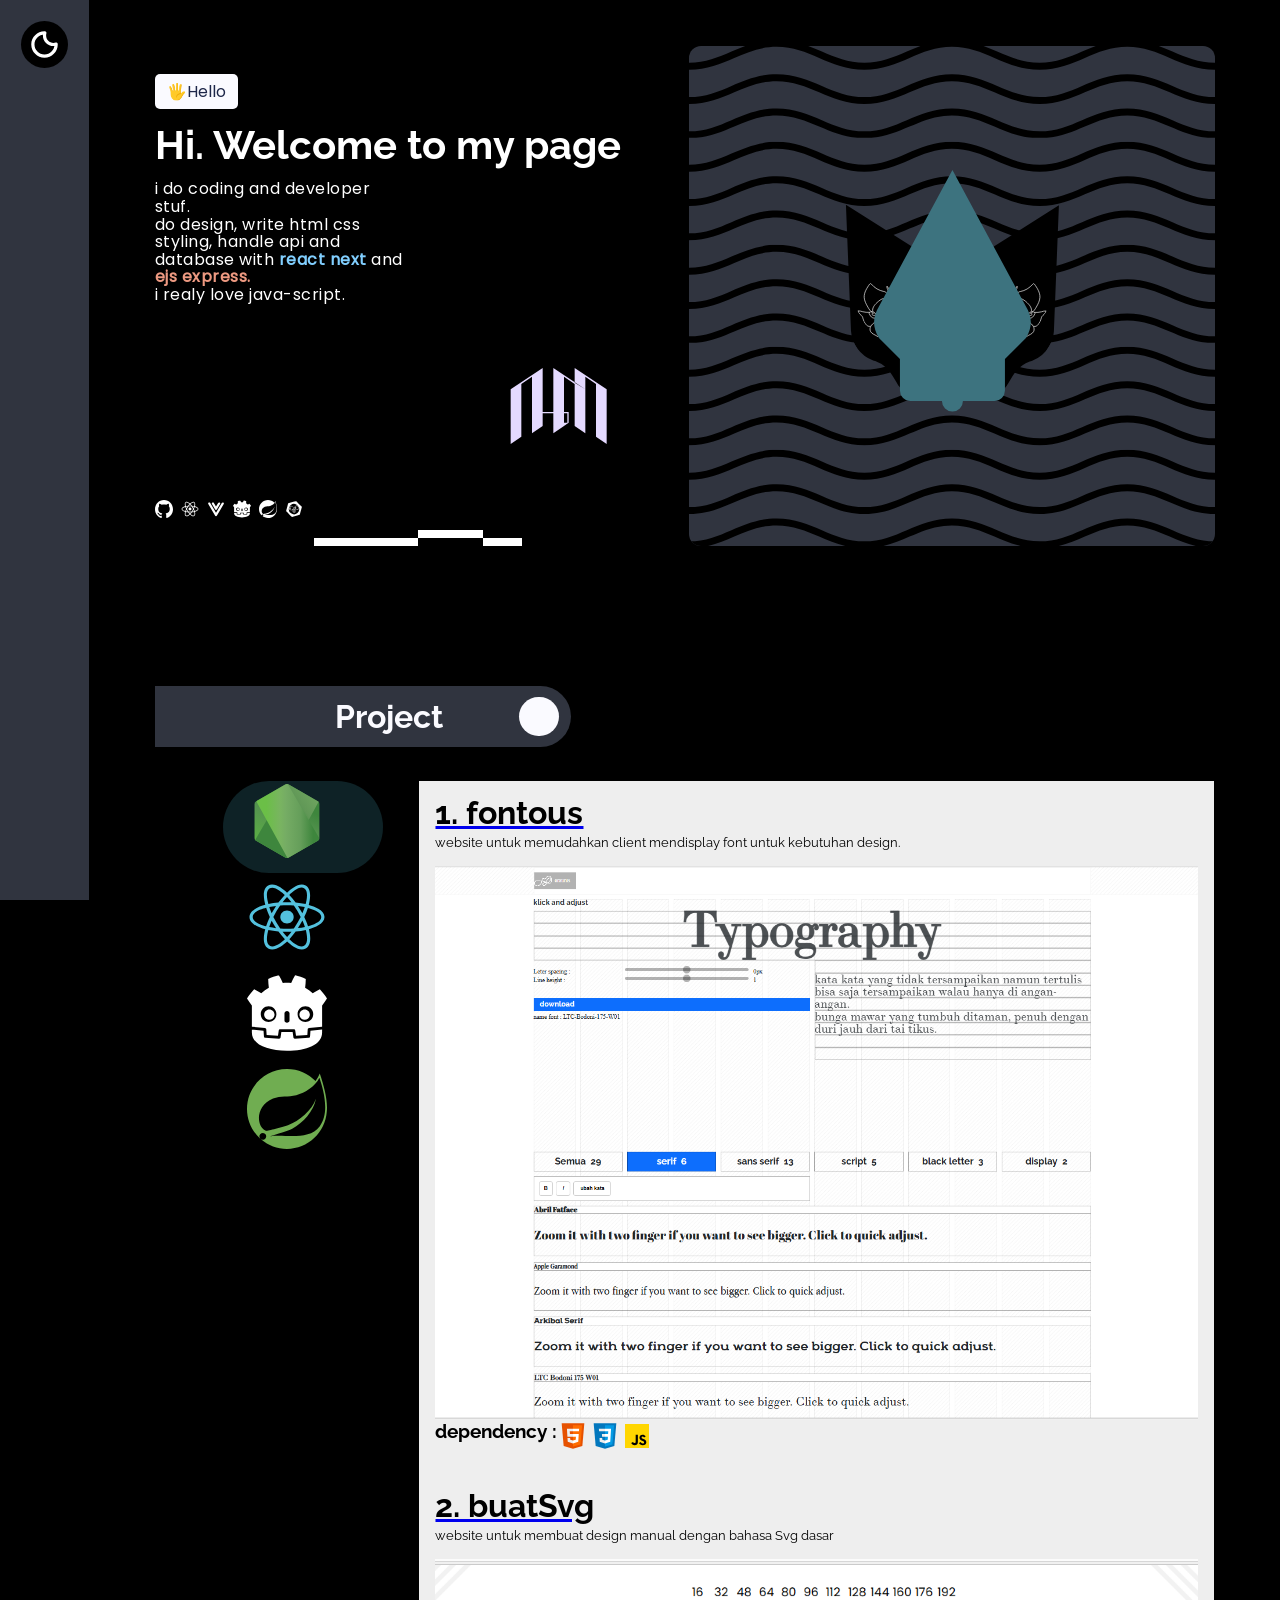
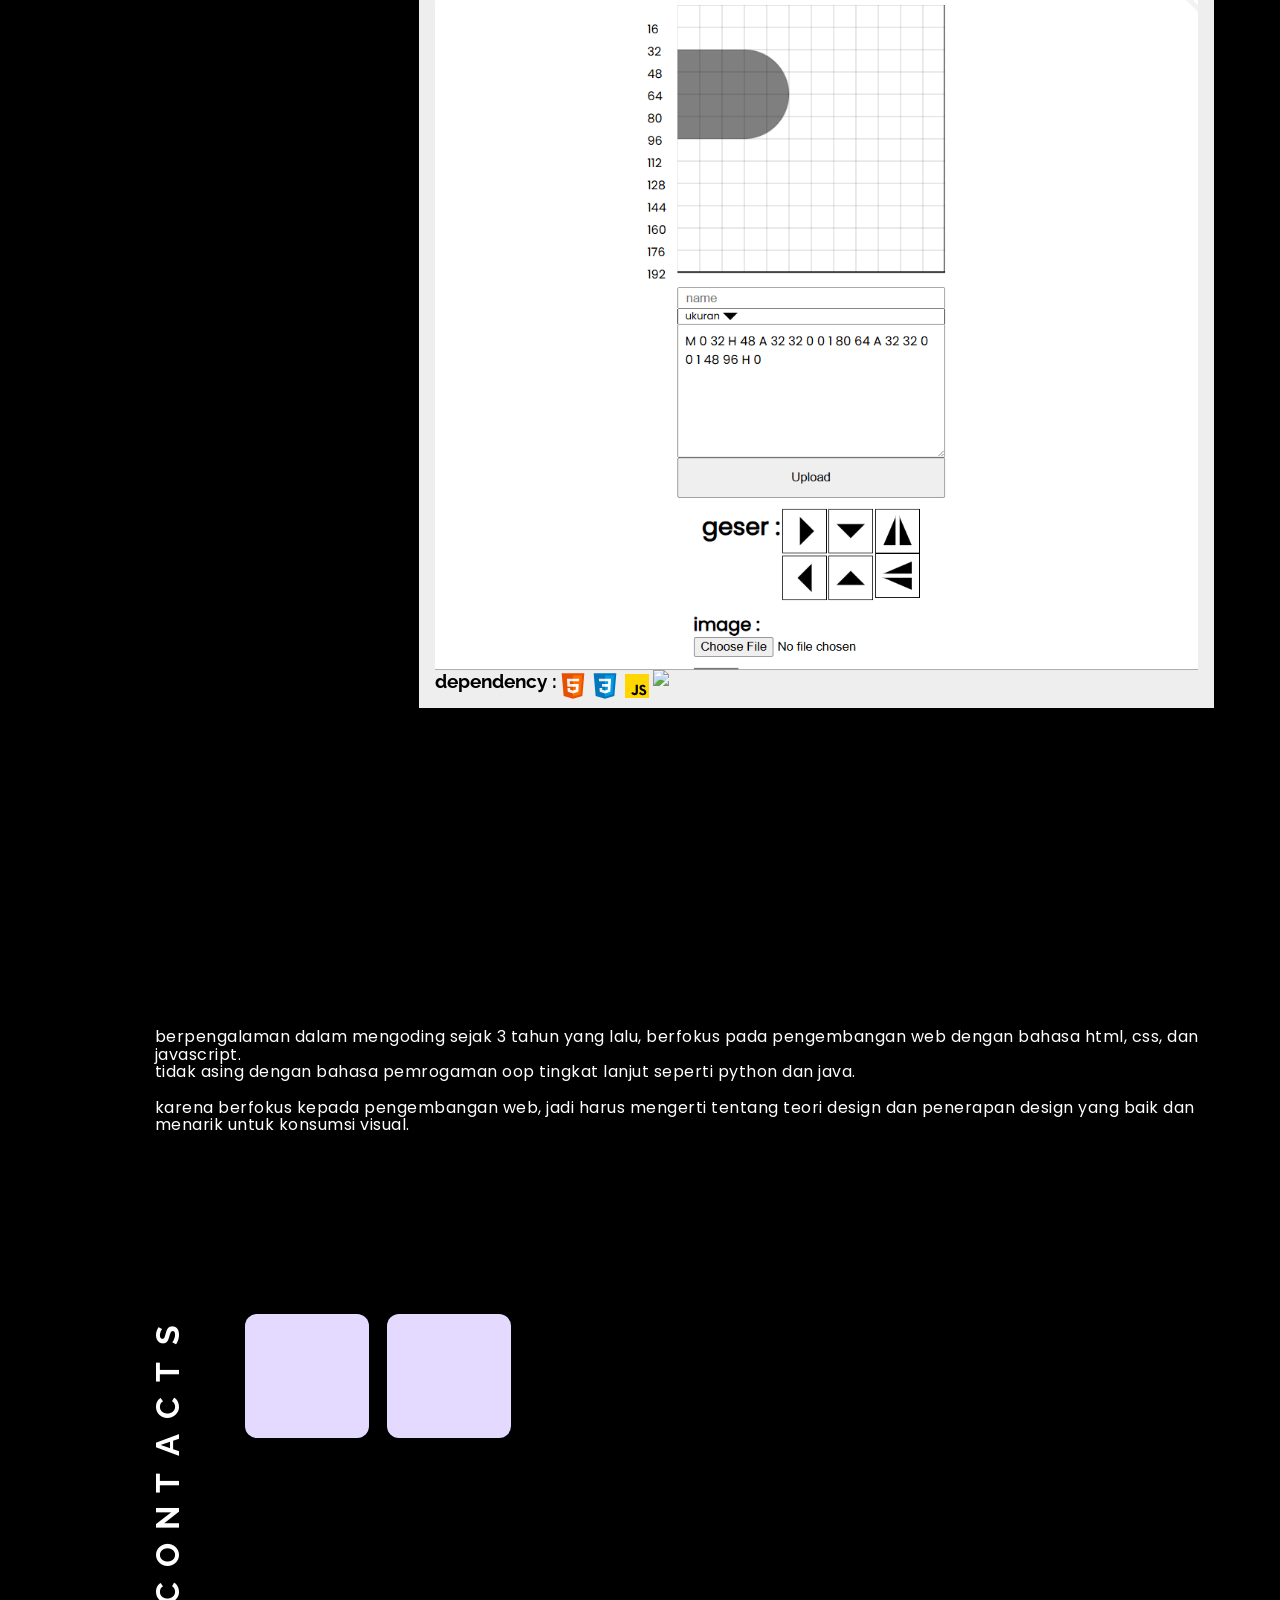
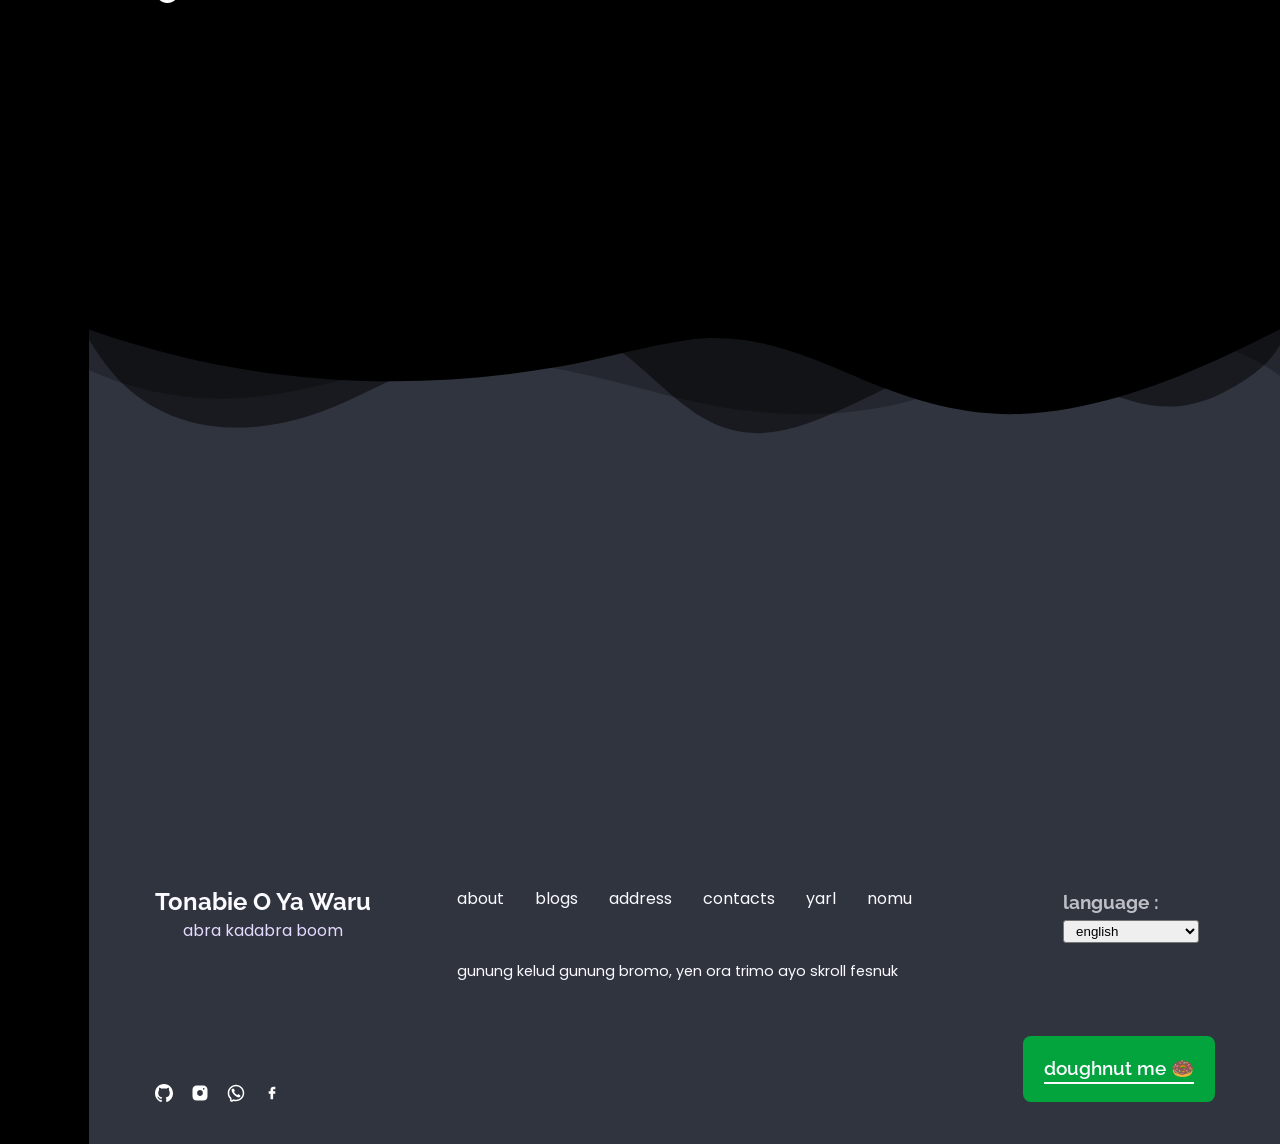
==== index.html @ 545ad9d0 "first commit" ====
<!DOCTYPE html>
<html lang="en">
<head>
    <meta charset="UTF-8">
    <meta name="viewport" content="width=device-width, initial-scale=1.0">
    <title>hi and welcome</title>
    <link rel="stylesheet" href="wrapper.css">

    <style>
        :root {
            --terang: #fff;
            --gelap: #000;
            /* 30343f,fafaff,e4d9ff,273469,1e2749 */

            --warna1:#30343f;
            --warna2:#fafaff;
            --warna3:#e4d9ff;
            --warna4:#273469;
            --warna5:#1e2749;

            --lebarMenu: 89px;

            /* 07161b,3d737f,cec7bf */
            --trico1: #07161b;
            --trico2: #3d737f;
            --trico3: #cec7bf;
        }

        * {
            padding: 0;
            margin: 0;
            box-sizing: border-box;
        }
        @font-face {
            font-family: enak;
            src: url(source/font/Raleway-VariableFont_wght.ttf);
        }
        @font-face {
            font-family: poppins;
            src: url(source/font/Poppins-Regular.ttf);
        }

        body {
            background-color: var(--terang);
            transition: background-color .3s ease-in;
        }

        .container {
            color: var(--gelap);

            min-height: 100vh;
            width: calc(100% - var(--lebarMenu));

            display: flex;
            flex-direction: column;

            font-family: enak;

            transform: translateX(var(--lebarMenu));
        }
        /* .container .introOne:nth-child(1n) {
            padding-right: calc(var(--lebarMenu) / 2);
        } */
        .container .header {
            height: 34px;
            padding: 5px;
            width: 100%;

            margin-bottom: 12px;
        }
        .wrapper {
            min-height: 100px;

            width: 89%;
            max-width: calc(1440px - var(--lebarMenu));

            display: flex;
            justify-content: center;
            align-items: center;
        }

        .container .introOne {
            min-height: 500px;
            width: 100%;

            display: flex;
            justify-content: center;
            align-items: center;
            .wrapper {
                height: 500px;
                gap: 8px;
                .kiri {
                    display: flex;
                    flex-direction: column;
                    justify-content: center;

                    height: 100%;

                    gap: 12px;

                    position: relative;

                    flex: 1;
                    .hello {
                        padding: 5px 12px;
                        width: max-content;
                        border-radius: 5px;

                        font-family: poppins;

                        color: var(--warna5);

                        cursor: pointer;
                        background-color: var(--warna2);

                        transition: scale .2s cubic-bezier(0.165, 0.84, 0.44, 1), background-color .2s ease-in-out;
                    }
                    .hello:hover {
                        scale: 1.1;
                        background-color: var(--warna3);
                    }
                    .hello:active {
                        scale: 1;
                        opacity: .7;
                    }

                    h1 {
                        font-size: 2.5rem;
                    }
                    .subJudul {
                        font-family: poppins;
                        font-weight: 100;
                        line-height: 1.1;
                        letter-spacing: .5px;
                        width: 48%;
                    }
                    .ha {
                        width: 90%;
                        display: flex;
                        align-items: end;
                        flex-direction: column;
                        svg {
                            height: 8rem;
                        }
                    }
                    .socialMedia {
                        display: flex;
                        margin-top: 12px;
                        gap: 8px;

                        .iconIni {
                            height: 18px;
                            aspect-ratio: 1;
                            svg {
                                height: 100%;
                                width: 100%;
                                fill: var(--gelap);
                            }
                        }
                    }
                    .pernik {
                        margin-top: 42px;
                        position: absolute;
                        bottom: 0;
                        left: 50%;
                        transform: translateX(-50%);
                        display: grid;

                        height: 1rem;
                        width: 13rem;

                        grid-template-columns: 8fr 5fr 3fr;

                        .kotak {
                            height: 100%;
                            width: 100%;
                            background-color: var(--gelap);
                            transition: background-color .3s ease-in;
                        }
                        .kosong {
                            background-color: var(--terang);
                            transition: background-color .3s ease-in;
                        }
                    }
                    .pernik:hover {
                        .kotak {
                            background-color: var(--terang);
                        }
                        .kosong {
                            background-color: var(--gelap);
                        }
                    }
                }
                .kanan {
                    flex: 1;
                    height: 100%;
                    background-color: var(--warna1);
                    border-radius: 12px;

                    overflow: hidden;

                    position: relative;

                    .background1 {
                        position: absolute;
                        top: 50%;
                        left: 50%;
                        transform: translateX(-50%) translateY(-50%);

                        width: 109%;

                        animation-name: ombak;
                        animation-duration: 8s;
                        animation-timing-function: cubic-bezier(0.075, 0.82, 0.165, 1);
                        animation-iteration-count: infinite;


                        svg {
                            fill: var(--terang);
                            transition: fill .3s ease-in;
                        }
                    }


                    .ggunung {
                        height: 42%;
                        min-width: 28%;

                        position: absolute;
                        left: 50%;
                        top: 50%;

                        display: flex;
                        justify-content: center;
                        align-items: center;
        
                        z-index: 9;
                        transition: 
                        transform .3s ease-in;
                        
                        transform: translateX(calc(-50%)) translateY(calc(-50%));
                        .gunung1 {
                            position: absolute;
                            height: 100%;
                            fill: var(--terang);
                            transition: 
                            transform .3s ease-in,
                            fill .3s ease-in;
                        }
                        .isi {
                            position: absolute;
                            top: 38%;
                            width: 58%;
                            transition: transform .3s ease-in;
                            img {
                                width: 100%;
                            }
                        }
                    }
                    .gunungan {
                        z-index: 10;
                        cursor: pointer;

                        transform: translateX(-50%) translateY(-50%) scale(1.2, 1.2);
                        .gunung1 {
                            fill: var(--trico2);
                        }
                    }


                    .gunungan:hover {
                        transform: translateX(-50%) translateY(-45%);
                        .gunung1 {
                            transform: scale(-1.6, 1.6);
                        }
                        .isi {
                            transform: scale(-1.6, 1.6) translateY(12px);
                        }
                    }
                    .gunungan:active {
                        .gunung1 {
                            transform: scale(-1.5, 1.5);
                        }
                        .isi {
                            transform: scale(-1.5, 1.5);
                        }
                    }
                    .gunungan2 {
                        transform: translateX(calc(-50% + 54px)) translateY(calc(-50%)) rotate(30deg);
                        transition: transform .3s cubic-bezier(0.165, 0.84, 0.44, 1);
                        .isi {
                            transform: scale(-1, 1);
                        }
                    }
                    .gunungan2:nth-child(3){
                        transform: translateX(calc(-50% - 54px)) translateY(calc(-50%)) rotate(-30deg);
                        transition: transform .3s cubic-bezier(0.165, 0.84, 0.44, 1);
                        .isi {
                            transform: scale(1, 1);
                        }
                    }

                    .kasih {
                        transform: translateX(calc(-50% - 162px)) translateY(calc(-50%)) rotate(-30deg)  scale(-1, 1) !important;
                    }
                    .kasih2 {
                        /* animation-name: putar2;
                        animation-duration: 2s;
                        animation-timing-function: cubic-bezier(0.165, 0.84, 0.44, 1);
                        animation-iteration-count: 1;
                        animation-fill-mode: forwards; */
                        transform: translateX(calc(-50% + 162px)) translateY(calc(-50%)) rotate(30deg)  scale(-1, 1) !important;
                    }
                }
            }
        }
    </style>
    <!-- keyframes -->
    <style>
        @keyframes shimmer {
        0% {
            background-position: -200% 0;
        }
        100% {
            background-position: 200% 0;
        }
        }
        @keyframes putar {
            0% {
                transform: translateX(calc(-50% + 54px)) translateY(calc(-50%)) rotate(30deg) scale(-1, 1);
            }
            /* 25% {
                transform: translateX(calc(-50% + 54px - 52px)) translateY(calc(-50%)) rotate(calc(30deg - 15deg));
            } */
            50% {
                transform: translateX(calc(-50% + 54px - 104px)) translateY(calc(-50%)) rotate(calc(30deg - 30deg)) scale(-1, 1);
            }
            75% {
                transform: translateX(calc(-50% + 54px - 156px)) translateY(calc(-50%)) rotate(calc(30deg - 45deg));
            }
            100% {
                transform: translateX(calc(-50% - 162px)) translateY(calc(-50%)) rotate(-30deg)  scale(1, 1);
            }
        }
        @keyframes putar2 {
            0% {
                transform: translateX(calc(-50% - 54px)) translateY(calc(-50%)) rotate(-30deg) scale(-1, 1);
            }
            /* 25% {
                transform: translateX(calc(-50% - 54px + 52px)) translateY(calc(-50%)) rotate(calc(-30deg + 15deg));
            } */
            50% {
                transform: translateX(calc(-50% - 54px + 104px)) translateY(calc(-50%)) rotate(calc(-30deg + 30deg)) scale(-1, 1);
            }
            75% {
                transform: translateX(calc(-50% - 54px + 156px)) translateY(calc(-50%)) rotate(calc(-30deg + 45deg));
            }
            100% {
                transform: translateX(calc(-50% + 162px)) translateY(calc(-50%)) rotate(30deg)  scale(1, 1);
            }
        }
        @keyframes kedip {
            0% {
                height: 100%;
            }
            10% {
                height: 100%;
            }
            40% {
                height: 100%;
            }
            50% {
                height: 0%;
            }
            60%{
                height: 100%;
            }
            100% {
                height: 100%;
            }
        }
        @keyframes ombak {
            0% {
                transform: translateX(calc(-50%)) translateY(calc(-50%));
            }
            16.2% {
                transform: translateX(calc(-50% + 6px)) translateY(calc(-50% + 6px));
            }
            32.4% {
                transform: translateX(calc(-50% + 10px)) translateY(calc(-50%));
            }
            48.6% {
                transform: translateX(calc(-50% + 6px)) translateY(calc(-50% - 6px));
            }
            64.8% {
                transform: translateX(calc(-50% - 6px)) translateY(calc(-50% + 6px));
            }
            81% {
                transform: translateX(calc(-50% - 10px)) translateY(calc(-50%));
            }
            100% {
                transform: translateX(calc(-50% - 6px)) translateY(calc(-50% - 6px));
            }
        }
    </style>
    <style>
        .popUp {
            position: fixed;
            top: 0;
            left: 0;

            width: 100%;
            height: 100vh;

            display: none;

            justify-content: center;
            align-items: center;

            background-color: #00000079;
            cursor: pointer;

            z-index: 2;
            .kotak {
                cursor:default;
                height: 130px;
                width: 370px;
                background-color: var(--warna3);
                border-radius: 8px;

                display: flex;
                justify-content: center;
                align-items: center;

                h1 {
                    font-family: enak;
                    font-size: 3rem;
                    color: var(--warna4);
                }
            }
        }
        .menu {
            height: 100vh;
            width: var(--lebarMenu);
            z-index: 3;

            position: fixed;
            left: 0;
            top: 0;

            background-color: var(--warna1);
            padding: 21px;

            display: flex;
            flex-direction: column;


            .darkmode {
                width: 100%;
                aspect-ratio: 1;
                background-color: var(--terang);
                border-radius: 50%;

                flex-direction: row;
                display: flex;
                justify-content: center;
                align-items: center;
                overflow: hidden;

                padding: 8px;
                cursor: pointer;
                rotate: 0deg;

                img {
                    width: 100%;
                    height: 100%;
                    position: absolute;
                    padding: 8px;

                    transition: 
                    transform .3s ease-in, padding .3s ease-in, 
                    rotate .3s cubic-bezier(0.215, 0.610, 0.355, 1);
                }
                .ligh {
                    transform: translateX(0);
                }
                .dark {
                    transform: translateX(100%);
                }
            }
        }
        .menu .darkmode:hover img{
            padding: 3px;
            rotate: 90deg;
        }
        .menu .darkmode:active img{
            padding: 8px;
            opacity: .7;
            rotate: 180deg;
        }
    </style>
    <style>
        .dragToProject {
            height: 128px;
            width: 100%;

            margin-top: 12px;
        }
        .projectIni {
            width: 100%;
            height: max-content;

            display: flex;
            align-items: center;
            justify-content: center;
            .wrapper {
                align-items: start;
                justify-content: start;
                flex-direction: column;
                height: max-content;

                gap: 34px;

                .judul {
                    display: flex;
                    height: max-content;

                    h1 {
                        width: 100%;
                        background-color: var(--warna1);
                        color: var(--warna2);
                        padding: 12px 28px 12px 180px;
                    }
                    .pencetan {
                        width: 100px;
                        background-color: var(--warna1);
                        border-radius: 0 130px 130px 0;

                        display: flex;
                        align-items: center;
                        justify-content: end;
                        padding-right: 12px;
                        .lingkaran {
                            height: 64%;
                            aspect-ratio: 1;
                            background-color: var(--warna2);
                            border-radius: 100%;
                            
                            cursor: pointer;
                            
                            transition: 
                                border .1s,
                                background-color .3s,
                                scale .2s;
                        }
                        .lingkaran:hover {
                            border: solid var(--warna2) 20px;
                            background-color: var(--warna1);
                            border-style:double;
                        }
                        .lingkaran:active {
                            scale: 1.2;
                        }
                    }
                }
                .isian {
                    width: 100%;

                    display: grid;
                    grid-template-columns: 1fr 3fr;

                    margin-bottom: 320px;

                    .kirie {
                        /* background-color: var(--gelap); */
                        min-height: 120px;
                        height: max-content;
                        display: flex;
                        flex-direction: column;
                        align-items: center;
                        gap:1rem;

                        .tombolan {
                            width: 5rem;
                            height: 5rem;
                            aspect-ratio: 1;
                            position: relative;

                            svg {
                                cursor: pointer;
                                width: 100%;
                                height: 100%;
                                transition: transform .2s ease;
                            }
                            
                            .tebal {
                                position: absolute;
                                left: -30%;
                                border-radius: 100px;

                                z-index: -1;
                                opacity: 0;

                                height: 115%;
                                width: 200%;
                                background-color: var(--trico2);
                                transition: 
                                    transform .4s ease,
                                    width .5s ease,
                                    opacity .6s ease
                                ;
                                transform: translateX(-100%);
                            }
                            .tombolIni {
                                position: absolute;
                                left: -30%;
                                border-radius: 100px;
                                z-index: -1;
                                height: 115%;
                                width: 200%;
                                background-color: color-mix(in oklab, var(--terang) 55%, var(--trico2) 45%);
                                opacity: 0;
                                transition: transform .3s ease, opacity .3s ease;
                                transform: translateX(-100%);
                            }
                            .pilihIni {
                                transform: translateX(0);
                                opacity: 1;
                            }
                            
                            .move-center {
                                transform: translateX(-10%);
                                opacity: .5;
                                width: 180%;
                            }
                            .move-right {
                                transform: translateX(100%);
                                opacity: 0;

                            }
                            .no-transition {
                                transition:none;
                            }
                        }
                        .tombolan:hover {
                            svg {
                                transform: translateX(12px);
                            }
                        }
                    }
                    .kanane {
                        display: grid;
                        .wadah {
                            padding: 1rem;
                            width: 100%;
                            min-height: 100%;
                            background-color: color-mix(in oklab, var(--gelap) 95%, var(--terang) 5%);
                            display: flex;
                            flex-direction: column;
                            gap: 3rem;

                            .pro {
                                background-color: var(--terang);
                            }
                            .loadingIni {
                                display: none;
                                color: black;
                            }
                        }
                        .loading {
                            background-color: #e2e5e7;
                            background-image: linear-gradient(
                                90deg,
                                rgba(255, 255, 255, 0) 0,
                                rgba(255, 255, 255, 0.2) 20%,
                                rgba(255, 255, 255, 0.5) 60%,
                                rgba(255, 255, 255, 0)
                            );
                            background-size: 200% 100%;
                            background-repeat: no-repeat;
                            animation: shimmer 1.5s infinite;
                            border-radius: 4px;
                            .loadingIni {
                                display: block;
                            }
                        }
                    }

                }
            }
        }
    </style>

    <style>
        .penjelasan {
            width: 100%;
            height: max-content;

            display: flex;
            align-items: center;
            justify-content: center;

            font-family: poppins;
            font-weight: 100;
            line-height: 1.1;
            letter-spacing: .5px;

            .wrapper {
                align-items: start;
                display: flex;
                flex-direction: column;
                gap: 1rem;
                .paragraph {

                }

            }
        }
    </style>

    <!-- contact me -->
    <style>
        .contactMe {
            margin-top: 180px;
            width: 100%;
            height: max-content;

            display: flex;
            align-items: center;
            justify-content: center;
            .wrapper {
                align-items: start;
                justify-content: start;
                flex-direction: row;
                height: max-content;

                gap: 34px;
                .tulisan {
                    display: flex;
                    flex-direction: column-reverse;
                    margin-right: 32px;
                    h1 {
                        rotate: -90deg;
                    }
                }
                .gambaran {
                    display: flex;
                    gap: 18px;
                    .gambar {
                        .kotak {
                            height: 124px;
                            border-radius: 12px;
                            aspect-ratio: 1;
                            background-color: var(--warna3);
                            position: relative;
                        }
                        .kotak::before {
                            content: '';
                            height: 100%;
                            width: 100%;
                            position: absolute;
                            top: 50%;
                            left: 50%;
                            transform: translateX(-50%) translateY(-50%);
                            border-radius: 12px;
                            /* padding: 3px; */
                            background-color: var(--warna3);

                            
                            filter: blur(1.5rem);
                            opacity: 0;

                            z-index: -1;
                            
                            transition: opacity .3s ;
                        }
                        .coba {
                            border: 0;
                        }
                    }
                    .gambar:hover {
                        .kotak::before {
                            opacity: 1;
                        }
                    }
                }
            }
        }
    </style>

    <!-- footer -->
    <style>
        footer {
            width: 100%;
            position: relative;
            min-height: 20vh;
            height: 820px;
            margin-top: 314px;
            /* overflow: hidden; */
            background-color: var(--warna1);

            display: flex;
            justify-content: center;
            align-items: end;

            .background2 {
                position: absolute;
                left: 0;
                top: 0;
                height: 100px;
                width: 100%;
                
                .shape-fill {
                    fill: var(--terang);
                    transition: fill .3s ease-in;
                }
            }
            .wrapper {
                color: var(--warna2);
                display: flex;
                flex-direction: row;

                height: 300px;

                z-index: 1;

                .kiri {
                    flex: 1;
                    align-items: start;
                    height: 100%;

                    display: flex;
                    flex-direction: column;
                    justify-content: space-between;
                    padding: 42px 0;

                    gap: 34px;

                    .judul {
                        width: max-content;
                        display: flex;
                        align-items: center;
                        flex-direction: column;

                        h2 {
                            line-height: 2rem;
                        }
                        p {
                            color: var(--warna3);
                            font-family: poppins;
                        }
                    }
                    .socialMedia {
                        display: flex;
                        gap: 18px;
                        width: 100%;
                        .iconIni {
                            height: 18px;
                            aspect-ratio: 1;
                            svg {
                                height: 100%;
                                width: 100%;
                                fill: var(--gelap);
                            }
                        }
                    }
                }
                .tengah {
                    flex: 1.5;
                    display: flex;
                    flex-direction: column;
                    gap: 18px;

                    font-family: poppins;
                    justify-content: space-between;
                    padding: 42px 0;

                    height: 100%;

                    .judul {
                        display: flex;
                        justify-content: space-between;
                        align-items: start;

                        h4 {
                            cursor: pointer;

                            font-weight: 500;
                            transition: opacity .3s cubic-bezier(0.075, 0.82, 0.165, 1);
                        }
                        h4:hover {
                            opacity: .5;
                        }
                    }
                    .kataKata {
                        display: flex;
                        flex-direction: column;
                        padding-top: 32px;
                        flex: 1;
                        p {
                            font-size: .9rem;
                        }
                    }
                }
                .kanan {
                    flex: 1;
                    height: 100%;

                    gap: 14px;
                    display: flex;
                    align-items: end;
                    flex-direction: column;
                    
                    justify-content: space-between;
                    padding: 42px 0;

                    .aturBahasa {
                        width: 50%;
                        display: flex;
                        flex-direction: column;
                        gap: 2px;
                        h3 {
                            opacity: .7;
                            line-height: 2rem;
                        }

                        .pilihan {
                            width: 90%;
                            border-radius: 3px;
                            padding: 2px 8px;
                        }
                    }
                    .donation {
                        font-family: enak;
                        background-color: #03a33e;
                        padding: 18px 21px;
                        border-radius: 8px;
                        cursor: pointer;

                        overflow: hidden;

                        position: relative;

                        h3 {
                            line-height: 1.5;
                            border-bottom: solid 2px;
                            font-weight: 600;
                        }

                        .penutup {
                            height: 42px;
                            width: 100%;
                            top: 50%;
                            transform: translateY(-50%);
                            position: absolute;
                            left: -113%;
                            background-color: #000000;
                            background-color: #03a33e;
                            background-color: var(--gelap);

                            transition: left 6s linear;

                            display: flex;
                            align-items: center;
                            justify-content: space-between;

                            .bundar {
                                height: 42px;
                                transform: translateX(50%);
                                border-radius: 100%;
                                aspect-ratio: 1;
                                background-color: var(--gelap);
                            }
                            .bundar:nth-child(1) {
                                transform: translateX(-50%);
                            }
                        }

                    }
                    .donation:hover {
                        .penutup {
                            left: 113%;
                        }
                    }
                    .donation:active {
                        scale: .92;
                    }
                }
            }
        }
    </style>
</head>
<body>
    <div class="popUp">
        <div class="kotak">
            <h1>
                Hii... 🖖
            </h1>
        </div>
    </div>
    <div class="menu">
        <div class="darkmode">
            <img class="ligh" src="source/svg/icon/mode-light-svgrepo-com.svg" alt="">
            <img class="dark" src="source/svg/icon/mode-dark-svgrepo-com.svg" alt="">
        </div>
    </div>
    <div class="container">
        <div class="header">
        </div>
        <div class="introOne">
            <div class="wrapper">
                <div class="kiri">
                    <div class="hello">🖐️Hello</div>
                    <h1>Hi. Welcome to my page</h1>
                    <div class="subJudul" style="border-color: var();">
                        <!-- <p>im a freelancer, what i can do is make a front end design, make a game with godot, create a pixel animation, and more if you want me to push my luck.</p> -->
                        <p>i do coding and developer stuf.</p>
                        <p>do design, write html css styling, handle api and database with <strong style="color: rgb(129, 207, 255);">react next</strong> and <strong style="color: #ed9981;">ejs express.</strong></p>
                        <p>i realy love java-script.</p>
                        
                        
                        <!-- <p>im a freelancer, what i can do is make a front end web, make a game with godot and some knowledge and still grow up on a progress.</p> -->
                        <!-- <p>i spend most of my time to help my father in the farm, but thats not make me stop to explore.</p> -->
                    </div>
                    <div class="ha">
                        <svg style="margin-top: 2rem;" viewBox="0 0 192 192" xmlns="http://www.w3.org/2000/svg">
                            <path d="M 160 144 V 62 L 112 30 V 52 L 128 62 V 43 L 144 54 V 133 M 80 128 V 30 L 128 62 V 128
                            L 112 117 V 54 L 96 43 V 117 M 16 144 V 62 L 64 30
                            V 117 L 48 128 V 43 L 32 54 V 133 M 64 96 H 103 V 112 L 80 128 V 112
                            L 101 112 V 98 H 64" fill="var(--warna3)"></path>
                        </svg>
                    </div>
                    <div class="socialMedia">
                        <a href="https://noelao.github.io/" target="_blank" class="iconIni">
                            <svg width="800px" height="800px" viewBox="0 0 20 20" version="1.1" xmlns="http://www.w3.org/2000/svg" xmlns:xlink="http://www.w3.org/1999/xlink">
    
                                <title>github [#142]</title>
                                <desc>Created with Sketch.</desc>
                                <defs>
                            
                                    </defs>
                                        <g id="Page-1" stroke="none" stroke-width="1" fill="none" fill-rule="evenodd">
                                            <g id="Dribbble-Light-Preview" transform="translate(-140.000000, -7559.000000)" fill="var(--gelap)">
                                                <g id="icons" transform="translate(56.000000, 160.000000)">
                                                    <path d="M94,7399 C99.523,7399 104,7403.59 104,7409.253 C104,7413.782 101.138,7417.624 97.167,7418.981 C96.66,7419.082 96.48,7418.762 96.48,7418.489 C96.48,7418.151 96.492,7417.047 96.492,7415.675 C96.492,7414.719 96.172,7414.095 95.813,7413.777 C98.04,7413.523 100.38,7412.656 100.38,7408.718 C100.38,7407.598 99.992,7406.684 99.35,7405.966 C99.454,7405.707 99.797,7404.664 99.252,7403.252 C99.252,7403.252 98.414,7402.977 96.505,7404.303 C95.706,7404.076 94.85,7403.962 94,7403.958 C93.15,7403.962 92.295,7404.076 91.497,7404.303 C89.586,7402.977 88.746,7403.252 88.746,7403.252 C88.203,7404.664 88.546,7405.707 88.649,7405.966 C88.01,7406.684 87.619,7407.598 87.619,7408.718 C87.619,7412.646 89.954,7413.526 92.175,7413.785 C91.889,7414.041 91.63,7414.493 91.54,7415.156 C90.97,7415.418 89.522,7415.871 88.63,7414.304 C88.63,7414.304 88.101,7413.319 87.097,7413.247 C87.097,7413.247 86.122,7413.234 87.029,7413.87 C87.029,7413.87 87.684,7414.185 88.139,7415.37 C88.139,7415.37 88.726,7417.2 91.508,7416.58 C91.513,7417.437 91.522,7418.245 91.522,7418.489 C91.522,7418.76 91.338,7419.077 90.839,7418.982 C86.865,7417.627 84,7413.783 84,7409.253 C84,7403.59 88.478,7399 94,7399" id="github-[#142]">
                                    
                                    </path>
                                        </g>
                                    </g>
                                </g>
                            </svg>
                        </a>
                        <a href="#" class="iconIni">
                            <svg viewBox="0 0 32 32" xmlns="http://www.w3.org/2000/svg">
                                <path d="M18.6789 15.9759C18.6789 14.5415 17.4796 13.3785 16 13.3785C14.5206 13.3785 13.3211 14.5415 13.3211 15.9759C13.3211 17.4105 14.5206 18.5734 16 18.5734C17.4796 18.5734 18.6789 17.4105 18.6789 15.9759Z" fill="var(--gelap)"/>
                                <path fill-rule="evenodd" clip-rule="evenodd" d="M24.7004 11.1537C25.2661 8.92478 25.9772 4.79148 23.4704 3.39016C20.9753 1.99495 17.7284 4.66843 16.0139 6.27318C14.3044 4.68442 10.9663 2.02237 8.46163 3.42814C5.96751 4.82803 6.73664 8.8928 7.3149 11.1357C4.98831 11.7764 1 13.1564 1 15.9759C1 18.7874 4.98416 20.2888 7.29698 20.9289C6.71658 23.1842 5.98596 27.1909 8.48327 28.5877C10.9973 29.9932 14.325 27.3945 16.0554 25.7722C17.7809 27.3864 20.9966 30.0021 23.4922 28.6014C25.9956 27.1963 25.3436 23.1184 24.7653 20.8625C27.0073 20.221 31 18.7523 31 15.9759C31 13.1835 26.9903 11.7923 24.7004 11.1537ZM24.4162 19.667C24.0365 18.5016 23.524 17.2623 22.8971 15.9821C23.4955 14.7321 23.9881 13.5088 24.3572 12.3509C26.0359 12.8228 29.7185 13.9013 29.7185 15.9759C29.7185 18.07 26.1846 19.1587 24.4162 19.667ZM22.85 27.526C20.988 28.571 18.2221 26.0696 16.9478 24.8809C17.7932 23.9844 18.638 22.9422 19.4625 21.7849C20.9129 21.6602 22.283 21.4562 23.5256 21.1777C23.9326 22.7734 24.7202 26.4763 22.85 27.526ZM9.12362 27.5111C7.26143 26.47 8.11258 22.8946 8.53957 21.2333C9.76834 21.4969 11.1286 21.6865 12.5824 21.8008C13.4123 22.9332 14.2816 23.9741 15.1576 24.8857C14.0753 25.9008 10.9945 28.557 9.12362 27.5111ZM2.28149 15.9759C2.28149 13.874 5.94207 12.8033 7.65904 12.3326C8.03451 13.5165 8.52695 14.7544 9.12123 16.0062C8.51925 17.2766 8.01977 18.5341 7.64085 19.732C6.00369 19.2776 2.28149 18.0791 2.28149 15.9759ZM9.1037 4.50354C10.9735 3.45416 13.8747 6.00983 15.1159 7.16013C14.2444 8.06754 13.3831 9.1006 12.5603 10.2265C11.1494 10.3533 9.79875 10.5569 8.55709 10.8297C8.09125 9.02071 7.23592 5.55179 9.1037 4.50354ZM20.3793 11.5771C21.3365 11.6942 22.2536 11.85 23.1147 12.0406C22.8562 12.844 22.534 13.6841 22.1545 14.5453C21.6044 13.5333 21.0139 12.5416 20.3793 11.5771ZM16.0143 8.0481C16.6054 8.66897 17.1974 9.3623 17.7798 10.1145C16.5985 10.0603 15.4153 10.0601 14.234 10.1137C14.8169 9.36848 15.414 8.67618 16.0143 8.0481ZM9.8565 14.5444C9.48329 13.6862 9.16398 12.8424 8.90322 12.0275C9.75918 11.8418 10.672 11.69 11.623 11.5748C10.9866 12.5372 10.3971 13.5285 9.8565 14.5444ZM11.6503 20.4657C10.6679 20.3594 9.74126 20.2153 8.88556 20.0347C9.15044 19.2055 9.47678 18.3435 9.85796 17.4668C10.406 18.4933 11.0045 19.4942 11.6503 20.4657ZM16.0498 23.9915C15.4424 23.356 14.8365 22.6531 14.2448 21.8971C15.4328 21.9423 16.6231 21.9424 17.811 21.891C17.2268 22.6608 16.6369 23.3647 16.0498 23.9915ZM22.1667 17.4222C22.5677 18.3084 22.9057 19.1657 23.1742 19.9809C22.3043 20.1734 21.3652 20.3284 20.3757 20.4435C21.015 19.4607 21.6149 18.4536 22.1667 17.4222ZM18.7473 20.5941C16.9301 20.72 15.1016 20.7186 13.2838 20.6044C12.2509 19.1415 11.3314 17.603 10.5377 16.0058C11.3276 14.4119 12.2404 12.8764 13.2684 11.4158C15.0875 11.2825 16.9178 11.2821 18.7369 11.4166C19.7561 12.8771 20.6675 14.4086 21.4757 15.9881C20.6771 17.5812 19.7595 19.1198 18.7473 20.5941ZM22.8303 4.4666C24.7006 5.51254 23.8681 9.22726 23.4595 10.8426C22.2149 10.5641 20.8633 10.3569 19.4483 10.2281C18.6239 9.09004 17.7698 8.05518 16.9124 7.15949C18.1695 5.98441 20.9781 3.43089 22.8303 4.4666Z" fill="var(--gelap)"/>
                            </svg>
                        </a>
                        <a href="#" class="iconIni">
                            <svg viewBox="0 0 24 24" version="1.1" xmlns="http://www.w3.org/2000/svg" xmlns:xlink="http://www.w3.org/1999/xlink">
                                <title>vue_fill</title>
                                <g id="页面-1" stroke="none" stroke-width="1" fill="none" fill-rule="evenodd">
                                    <g id="Logo" transform="translate(-816.000000, -144.000000)" fill-rule="nonzero">
                                        <g id="vue_fill" transform="translate(816.000000, 144.000000)">
                                        <path d="M24,0 L24,24 L0,24 L0,0 L24,0 Z M12.5934901,23.257841 L12.5819402,23.2595131 L12.5108777,23.2950439 L12.4918791,23.2987469 L12.4918791,23.2987469 L12.4767152,23.2950439 L12.4056548,23.2595131 C12.3958229,23.2563662 12.3870493,23.2590235 12.3821421,23.2649074 L12.3780323,23.275831 L12.360941,23.7031097 L12.3658947,23.7234994 L12.3769048,23.7357139 L12.4804777,23.8096931 L12.4953491,23.8136134 L12.4953491,23.8136134 L12.5071152,23.8096931 L12.6106902,23.7357139 L12.6232938,23.7196733 L12.6232938,23.7196733 L12.6266527,23.7031097 L12.609561,23.275831 C12.6075724,23.2657013 12.6010112,23.2592993 12.5934901,23.257841 L12.5934901,23.257841 Z M12.8583906,23.1452862 L12.8445485,23.1473072 L12.6598443,23.2396597 L12.6498822,23.2499052 L12.6498822,23.2499052 L12.6471943,23.2611114 L12.6650943,23.6906389 L12.6699349,23.7034178 L12.6699349,23.7034178 L12.678386,23.7104931 L12.8793402,23.8032389 C12.8914285,23.8068999 12.9022333,23.8029875 12.9078286,23.7952264 L12.9118235,23.7811639 L12.8776777,23.1665331 C12.8752882,23.1545897 12.8674102,23.1470016 12.8583906,23.1452862 L12.8583906,23.1452862 Z M12.1430473,23.1473072 C12.1332178,23.1423925 12.1221763,23.1452606 12.1156365,23.1525954 L12.1099173,23.1665331 L12.0757714,23.7811639 C12.0751323,23.7926639 12.0828099,23.8018602 12.0926481,23.8045676 L12.108256,23.8032389 L12.3092106,23.7104931 L12.3186497,23.7024347 L12.3186497,23.7024347 L12.3225043,23.6906389 L12.340401,23.2611114 L12.337245,23.2485176 L12.337245,23.2485176 L12.3277531,23.2396597 L12.1430473,23.1473072 Z" id="MingCute" fill-rule="nonzero">
                                        
                                        </path>
                                        <path d="M19.7071,3.93958 C20.1271,3.22553 21.0465,2.98718 21.7605,3.40721 C22.4325941,3.80253235 22.6832183,4.64015893 22.3602212,5.33264345 L22.2929,5.46064 L13.2929,20.7606 C13.0234,21.2188 12.5315,21.5001 12,21.5001 C11.5168182,21.5001 11.0663636,21.2676207 10.7859767,20.8810992 L10.7071,20.7606 L1.70709,5.46062 C1.28706,4.74657 1.52541,3.82722 2.23946,3.40719 C2.91150706,3.01186765 3.76542042,3.19985159 4.21373713,3.81852642 L4.2929,3.93956 L12,17.0416 L19.7071,3.93958 Z M14.8272,3.93527 C15.2472,3.22122 16.1666,2.98287 16.8806,3.40289 C17.5526941,3.79821235 17.8033183,4.63584779 17.4803212,5.32833335 L17.413,5.45633 L13.2929,12.4605 C13.0234,12.9187 12.5315,13.2 12,13.2 C11.5168182,13.2 11.0663636,12.9675207 10.7859767,12.5809992 L10.7071,12.4605 L6.589,5.45974 C6.16897,4.74569 6.40732,3.82634 7.12137,3.40631 C7.79341706,3.01098765 8.64733042,3.19886696 9.09563879,3.81764642 L9.1748,3.93868 L12,8.74151 L14.8272,3.93527 Z" id="形状" 
                                        fill="var(--gelap)">
                                        </path>
                                        </g>
                                    </g>
                                </g>
                            </svg>
                        </a>
                        <a href="#" class="iconIni">
                            <svg fill="var(--gelap)" width="800px" height="800px" viewBox="0 0 32 32" xmlns="http://www.w3.org/2000/svg">
                                <path d="M12.745 0.917c-1.458 0.328-2.906 0.781-4.266 1.464 0.031 1.198 0.109 2.344 0.266 3.505-0.526 0.339-1.078 0.63-1.568 1.026-0.5 0.38-1.010 0.75-1.464 1.198-0.906-0.594-1.859-1.156-2.849-1.651-1.063 1.141-2.052 2.375-2.865 3.755 0.609 0.99 1.25 1.911 1.938 2.792h0.016v8.474c0.016 0 0.031 0 0.047 0.005l5.198 0.5c0.271 0.026 0.484 0.245 0.5 0.521l0.161 2.292 4.531 0.323 0.313-2.115c0.042-0.276 0.276-0.479 0.552-0.479h5.484c0.276 0 0.51 0.203 0.552 0.479l0.313 2.115 4.531-0.323 0.161-2.292c0.016-0.276 0.229-0.495 0.505-0.521l5.193-0.5c0.016 0 0.031-0.005 0.047-0.005v-8.474h0.021c0.688-0.875 1.323-1.802 1.932-2.792-0.807-1.38-1.802-2.615-2.865-3.755-0.984 0.495-1.943 1.057-2.849 1.651-0.453-0.448-0.958-0.818-1.458-1.198-0.495-0.396-1.047-0.688-1.573-1.026 0.156-1.161 0.234-2.307 0.266-3.505-1.354-0.682-2.802-1.135-4.266-1.464-0.583 0.984-1.115 2.047-1.578 3.083-0.552-0.089-1.109-0.125-1.661-0.13h-0.026c-0.552 0.005-1.109 0.042-1.661 0.13-0.464-1.036-0.995-2.099-1.583-3.083zM8.635 13.323c1.729 0 3.13 1.406 3.13 3.135s-1.401 3.13-3.13 3.13c-1.729 0-3.13-1.401-3.13-3.13s1.401-3.135 3.13-3.135zM23.365 13.323c1.729 0 3.13 1.406 3.13 3.135s-1.401 3.13-3.13 3.13c-1.729 0-3.13-1.401-3.13-3.13s1.401-3.135 3.13-3.135zM8.932 14.568c-1.146 0-2.078 0.927-2.078 2.078 0 1.146 0.932 2.073 2.078 2.073 1.151 0 2.083-0.927 2.083-2.073 0-1.151-0.932-2.078-2.083-2.078zM23.063 14.568c-1.146 0-2.078 0.927-2.078 2.078 0 1.146 0.932 2.073 2.078 2.073 1.151 0 2.078-0.927 2.078-2.073 0-1.151-0.927-2.078-2.078-2.078zM16 15.172c0.557 0 1.010 0.406 1.010 0.911v2.885c0 0.505-0.453 0.917-1.010 0.917s-1.010-0.411-1.010-0.917v-2.885c0-0.505 0.453-0.911 1.010-0.911zM1.948 22.599c0 0.505 0.005 1.052 0.005 1.161 0 4.938 6.26 7.307 14.036 7.333h0.021c7.776-0.026 14.031-2.396 14.031-7.333 0-0.109 0.005-0.656 0.010-1.161l-4.672 0.453-0.161 2.307c-0.021 0.276-0.24 0.5-0.516 0.516l-5.578 0.396c-0.271 0-0.51-0.198-0.552-0.474l-0.318-2.156h-4.516l-0.318 2.156c-0.042 0.286-0.297 0.495-0.594 0.474l-5.531-0.396c-0.276-0.021-0.5-0.24-0.521-0.516l-0.156-2.307-4.672-0.448z"/>
                            </svg>
                        </a>
                        <a href="#" class="iconIni">
                            <svg width="800px" height="800px" viewBox="0 0 32 32" xmlns="http://www.w3.org/2000/svg">
                                <g fill="none" fill-rule="evenodd">
                                <path d="M0 0h32v32H0z"/>
                                <path fill="var(--gelap)" d="M5.466 27.993c.586.473 1.446.385 1.918-.202.475-.585.386-1.445-.2-1.92-.585-.474-1.444-.383-1.92.202-.45.555-.392 1.356.115 1.844l-.266-.234C1.972 24.762 0 20.597 0 15.978 0 7.168 7.168 0 15.98 0c4.48 0 8.53 1.857 11.435 4.836.66-.898 1.232-1.902 1.7-3.015 2.036 6.118 3.233 11.26 2.795 15.31-.592 8.274-7.508 14.83-15.93 14.83-3.912 0-7.496-1.416-10.276-3.757l-.238-.21zm23.58-4.982c4.01-5.336 1.775-13.965-.085-19.48-1.657 3.453-5.738 6.094-9.262 6.93-3.303.788-6.226.142-9.283 1.318-6.97 2.68-6.86 10.992-3.02 12.86.002 0 .23.124.227.12 0-.002 5.644-1.122 8.764-2.274 4.56-1.684 9.566-5.835 11.213-10.657-.877 5.015-5.182 9.84-9.507 12.056-2.302 1.182-4.092 1.445-7.88 2.756-.464.158-.828.314-.828.314.96-.16 1.917-.212 1.917-.212 5.393-.255 13.807 1.516 17.745-3.73z"/>
                                </g>
                            </svg>
                        </a>
                        <a href="#" class="iconIni">
                            <svg viewBox="0 0 48 48" xmlns="http://www.w3.org/2000/svg">
                                <g id="Layer_2" data-name="Layer 2">
                                  <g id="invisible_box" data-name="invisible box">
                                    <rect width="48" height="48" fill="none"/>
                                  </g>
                                  <g id="Q3_icons" data-name="Q3 icons">
                                    <g>
                                      <path d="M44.8,18.1l-.5-.5c-1-1-2-1.9-2.9-2.9l-2.9-2.9L35.7,9,32.8,6.1,29.9,3.2a.8.8,0,0,0-.7-.2L24.8,4.2,15.2,6.8,8.9,8.5c-.3,0-.4.1-.5.4l-1.8,7c-.5,1.6-.9,3.2-1.3,4.7S3.8,26.3,3,29.1a1,1,0,0,0,.3,1l2.9,2.8,5.4,5.5c2.2,2.1,4.3,4.2,6.4,6.4a.8.8,0,0,0,.7.2l6.7-1.8,7.1-2,6.4-1.6a.8.8,0,0,0,.7-.7l1.2-4.7c.8-3.2,1.7-6.3,2.6-9.5l1.2-4.9a5.7,5.7,0,0,0,.4-1.4ZM33.2,34.6a13.9,13.9,0,0,1-16.9,1A13.5,13.5,0,0,1,10.6,21a5.9,5.9,0,0,0,5.2,6.5,6.3,6.3,0,0,0,6.7-4.1,6,6,0,0,0-2.9-7,6.3,6.3,0,0,0-8.1,2c0-.7,1.7-3.4,4.1-5.3a13.7,13.7,0,0,1,20.5,4.3,6.3,6.3,0,0,0-9-.8,5.6,5.6,0,0,0-1.4,7,6.1,6.1,0,0,0,10.4.8A5.8,5.8,0,0,0,37.2,20,13.8,13.8,0,0,1,33.2,34.6Zm-22-13a5.3,5.3,0,0,1,5.5-5.2,5.3,5.3,0,0,1,5.4,5.2,5.5,5.5,0,0,1-10.9,0Zm25.4-.7a5.3,5.3,0,0,1-5.5,5.3A5.4,5.4,0,0,1,25.7,21a5.5,5.5,0,0,1,10.9-.1Z"/>
                                      <path d="M27.2,26.7a.4.4,0,0,1-.4-.3,1.1,1.1,0,0,0-.7-1,3.8,3.8,0,0,0-3.7-.2,1.4,1.4,0,0,0-1,1.2c0,.3-.1.3-.3.4A2.8,2.8,0,0,0,19.5,28a1.8,1.8,0,0,0-.2,2.1A1.6,1.6,0,0,0,21,31h.5c0,.6-.1,1.3-.1,1.9s.5,1.8,1.4,1.7a8,8,0,0,0,1.5-.3c.1-.1.1-.1.1,0a2.3,2.3,0,0,0,2.1.2,1.7,1.7,0,0,0,.7-1.7c0-.7-.1-1.3-.1-2h.4a1.6,1.6,0,0,0,1.6-2A2.7,2.7,0,0,0,27.2,26.7Zm-3.3,6.8c0,.3-.3.6-.8.6s-1-.2-1-.6a20.9,20.9,0,0,1,0-2.5h.1l1.8-.8C24,31.4,24,32.4,23.9,33.5Zm2.2.5a2.2,2.2,0,0,1-1.1-.1c-.1,0-.3-.3-.3-.4V30.3l1.6.6a.2.2,0,0,1,.2.2,14.7,14.7,0,0,1,0,2.1A1,1,0,0,1,26.1,34Zm2.3-4.3c-.3.5-.8.5-1.5.6l-1.4-.4a3.2,3.2,0,0,0-2.7,0l-1.8.4a.9.9,0,0,1-1.1-.5,1.4,1.4,0,0,1,.1-1.5l.6-.6a1.2,1.2,0,0,1,1.4-.1,3.9,3.9,0,0,0,4.5-.2H27a3.9,3.9,0,0,1,1.1.6A1.7,1.7,0,0,1,28.4,29.7Z"/>
                                      <path d="M28.1,19.2a2,2,0,0,0-2,2.1,1.9,1.9,0,0,0,2,1.9,2,2,0,0,0,0-4Zm.9,3.1a.6.6,0,0,1-.6-.6.5.5,0,0,1,.6-.6.6.6,0,0,1,.6.5A.7.7,0,0,1,29,22.3Z"/>
                                      <path d="M15.6,21.9a1.9,1.9,0,0,0-2-2,2,2,0,0,0-2,2,2,2,0,0,0,2.1,2A1.9,1.9,0,0,0,15.6,21.9Zm-1-.1a.6.6,0,0,1,.5.6c0,.3-.4.6-.7.6a.6.6,0,0,1-.5-.7C14,21.9,14.2,21.8,14.6,21.8Z"/>
                                    </g>
                                  </g>
                                </g>
                            </svg>
                        </a>
                    </div>
                    <div class="pernik">
                        <div class="kosong"></div>
                        <div class="kotak"></div>
                        <div class="kosong"></div>
                        <div class="kotak"></div>
                        <div class="kosong"></div>
                        <div class="kotak"></div>
                    </div>
                </div>
                <div class="kanan">
                    <div class="background1">
                        <svg id="b501a324-b20f-4fd0-b47c-67515f930802" data-name="Layer 1" xmlns="http://www.w3.org/2000/svg" viewBox="0 0 411.13 70.61"><defs><style>.aff0e3f9-f221-4fb3-9986-9884dd21814c</style></defs><path class="aff0e3f9-f221-4fb3-9986-9884dd21814c" d="M610.5,389.41c-12.78,0-22.76-4.27-32.41-8.4s-18.68-8-30.44-8-20.84,3.88-30.45,8-19.62,8.4-32.41,8.4S462,385.14,452.38,381s-18.68-8-30.45-8a52.49,52.49,0,0,0-5.84.32c-9.06,1-16.64,4.27-24.6,7.68-9.65,4.13-19.63,8.4-32.41,8.4s-22.76-4.27-32.41-8.4-18.69-8-30.45-8-20.83,3.88-30.44,8-19.63,8.4-32.41,8.4a59.56,59.56,0,0,1-17-2.54l1.4-4.8a54.83,54.83,0,0,0,15.6,2.34c11.76,0,20.83-3.89,30.44-8s19.63-8.4,32.41-8.4,22.77,4.27,32.41,8.4,18.69,8,30.45,8,20.83-3.89,30.44-8,19.63-8.4,32.41-8.4,22.77,4.27,32.42,8.4,18.68,8,30.44,8,20.84-3.89,30.44-8,19.63-8.4,32.42-8.4,22.76,4.27,32.41,8.4,18.68,8,30.44,8a54.71,54.71,0,0,0,15.59-2.34l1.41,4.8A59.56,59.56,0,0,1,610.5,389.41Z" transform="translate(-216.37 -318.8)"/><path class="aff0e3f9-f221-4fb3-9986-9884dd21814c" d="M610.5,364.8c-12.78,0-22.76-4.27-32.41-8.4s-18.68-8-30.44-8-20.84,3.89-30.45,8-19.62,8.4-32.41,8.4-22.76-4.27-32.41-8.4-18.68-8-30.45-8-20.83,3.89-30.44,8-19.63,8.4-32.41,8.4-22.76-4.27-32.41-8.4-18.69-8-30.45-8-20.83,3.89-30.44,8-19.63,8.4-32.41,8.4a59.54,59.54,0,0,1-17-2.53l1.4-4.8a54.81,54.81,0,0,0,15.6,2.33c11.76,0,20.83-3.88,30.44-8s19.63-8.41,32.41-8.41,22.77,4.27,32.41,8.41,18.69,8,30.45,8,20.83-3.88,30.44-8,19.63-8.41,32.41-8.41,22.77,4.27,32.42,8.41,18.68,8,30.44,8,20.84-3.88,30.44-8,19.63-8.41,32.42-8.41,22.76,4.27,32.41,8.41,18.68,8,30.44,8a54.69,54.69,0,0,0,15.59-2.33l1.41,4.8A59.54,59.54,0,0,1,610.5,364.8Z" transform="translate(-216.37 -318.8)"/><path class="aff0e3f9-f221-4fb3-9986-9884dd21814c" d="M610.5,340.2c-12.78,0-22.76-4.27-32.41-8.4s-18.68-8-30.44-8-20.84,3.89-30.45,8-19.62,8.4-32.41,8.4-22.76-4.27-32.41-8.4-18.68-8-30.45-8-20.83,3.89-30.44,8-19.63,8.4-32.41,8.4-22.76-4.27-32.41-8.4-18.69-8-30.45-8-20.83,3.89-30.44,8-19.63,8.4-32.41,8.4a59.89,59.89,0,0,1-17-2.53l1.4-4.8a54.81,54.81,0,0,0,15.6,2.33c11.76,0,20.83-3.88,30.44-8s19.63-8.4,32.41-8.4,22.77,4.27,32.41,8.4,18.69,8,30.45,8,20.83-3.88,30.44-8,19.63-8.4,32.41-8.4,22.77,4.27,32.42,8.4,18.68,8,30.44,8,20.84-3.88,30.44-8,19.63-8.4,32.42-8.4,22.76,4.27,32.41,8.4,18.68,8,30.44,8a54.69,54.69,0,0,0,15.59-2.33l1.41,4.8A59.89,59.89,0,0,1,610.5,340.2Z" transform="translate(-216.37 -318.8)"/></svg>
                        <svg id="b501a324-b20f-4fd0-b47c-67515f930802" data-name="Layer 1" xmlns="http://www.w3.org/2000/svg" viewBox="0 0 411.13 70.61"><defs><style>.aff0e3f9-f221-4fb3-9986-9884dd21814c</style></defs><path class="aff0e3f9-f221-4fb3-9986-9884dd21814c" d="M610.5,389.41c-12.78,0-22.76-4.27-32.41-8.4s-18.68-8-30.44-8-20.84,3.88-30.45,8-19.62,8.4-32.41,8.4S462,385.14,452.38,381s-18.68-8-30.45-8a52.49,52.49,0,0,0-5.84.32c-9.06,1-16.64,4.27-24.6,7.68-9.65,4.13-19.63,8.4-32.41,8.4s-22.76-4.27-32.41-8.4-18.69-8-30.45-8-20.83,3.88-30.44,8-19.63,8.4-32.41,8.4a59.56,59.56,0,0,1-17-2.54l1.4-4.8a54.83,54.83,0,0,0,15.6,2.34c11.76,0,20.83-3.89,30.44-8s19.63-8.4,32.41-8.4,22.77,4.27,32.41,8.4,18.69,8,30.45,8,20.83-3.89,30.44-8,19.63-8.4,32.41-8.4,22.77,4.27,32.42,8.4,18.68,8,30.44,8,20.84-3.89,30.44-8,19.63-8.4,32.42-8.4,22.76,4.27,32.41,8.4,18.68,8,30.44,8a54.71,54.71,0,0,0,15.59-2.34l1.41,4.8A59.56,59.56,0,0,1,610.5,389.41Z" transform="translate(-216.37 -318.8)"/><path class="aff0e3f9-f221-4fb3-9986-9884dd21814c" d="M610.5,364.8c-12.78,0-22.76-4.27-32.41-8.4s-18.68-8-30.44-8-20.84,3.89-30.45,8-19.62,8.4-32.41,8.4-22.76-4.27-32.41-8.4-18.68-8-30.45-8-20.83,3.89-30.44,8-19.63,8.4-32.41,8.4-22.76-4.27-32.41-8.4-18.69-8-30.45-8-20.83,3.89-30.44,8-19.63,8.4-32.41,8.4a59.54,59.54,0,0,1-17-2.53l1.4-4.8a54.81,54.81,0,0,0,15.6,2.33c11.76,0,20.83-3.88,30.44-8s19.63-8.41,32.41-8.41,22.77,4.27,32.41,8.41,18.69,8,30.45,8,20.83-3.88,30.44-8,19.63-8.41,32.41-8.41,22.77,4.27,32.42,8.41,18.68,8,30.44,8,20.84-3.88,30.44-8,19.63-8.41,32.42-8.41,22.76,4.27,32.41,8.41,18.68,8,30.44,8a54.69,54.69,0,0,0,15.59-2.33l1.41,4.8A59.54,59.54,0,0,1,610.5,364.8Z" transform="translate(-216.37 -318.8)"/><path class="aff0e3f9-f221-4fb3-9986-9884dd21814c" d="M610.5,340.2c-12.78,0-22.76-4.27-32.41-8.4s-18.68-8-30.44-8-20.84,3.89-30.45,8-19.62,8.4-32.41,8.4-22.76-4.27-32.41-8.4-18.68-8-30.45-8-20.83,3.89-30.44,8-19.63,8.4-32.41,8.4-22.76-4.27-32.41-8.4-18.69-8-30.45-8-20.83,3.89-30.44,8-19.63,8.4-32.41,8.4a59.89,59.89,0,0,1-17-2.53l1.4-4.8a54.81,54.81,0,0,0,15.6,2.33c11.76,0,20.83-3.88,30.44-8s19.63-8.4,32.41-8.4,22.77,4.27,32.41,8.4,18.69,8,30.45,8,20.83-3.88,30.44-8,19.63-8.4,32.41-8.4,22.77,4.27,32.42,8.4,18.68,8,30.44,8,20.84-3.88,30.44-8,19.63-8.4,32.42-8.4,22.76,4.27,32.41,8.4,18.68,8,30.44,8a54.69,54.69,0,0,0,15.59-2.33l1.41,4.8A59.89,59.89,0,0,1,610.5,340.2Z" transform="translate(-216.37 -318.8)"/></svg>
                        <svg id="b501a324-b20f-4fd0-b47c-67515f930802" data-name="Layer 1" xmlns="http://www.w3.org/2000/svg" viewBox="0 0 411.13 70.61"><defs><style>.aff0e3f9-f221-4fb3-9986-9884dd21814c</style></defs><path class="aff0e3f9-f221-4fb3-9986-9884dd21814c" d="M610.5,389.41c-12.78,0-22.76-4.27-32.41-8.4s-18.68-8-30.44-8-20.84,3.88-30.45,8-19.62,8.4-32.41,8.4S462,385.14,452.38,381s-18.68-8-30.45-8a52.49,52.49,0,0,0-5.84.32c-9.06,1-16.64,4.27-24.6,7.68-9.65,4.13-19.63,8.4-32.41,8.4s-22.76-4.27-32.41-8.4-18.69-8-30.45-8-20.83,3.88-30.44,8-19.63,8.4-32.41,8.4a59.56,59.56,0,0,1-17-2.54l1.4-4.8a54.83,54.83,0,0,0,15.6,2.34c11.76,0,20.83-3.89,30.44-8s19.63-8.4,32.41-8.4,22.77,4.27,32.41,8.4,18.69,8,30.45,8,20.83-3.89,30.44-8,19.63-8.4,32.41-8.4,22.77,4.27,32.42,8.4,18.68,8,30.44,8,20.84-3.89,30.44-8,19.63-8.4,32.42-8.4,22.76,4.27,32.41,8.4,18.68,8,30.44,8a54.71,54.71,0,0,0,15.59-2.34l1.41,4.8A59.56,59.56,0,0,1,610.5,389.41Z" transform="translate(-216.37 -318.8)"/><path class="aff0e3f9-f221-4fb3-9986-9884dd21814c" d="M610.5,364.8c-12.78,0-22.76-4.27-32.41-8.4s-18.68-8-30.44-8-20.84,3.89-30.45,8-19.62,8.4-32.41,8.4-22.76-4.27-32.41-8.4-18.68-8-30.45-8-20.83,3.89-30.44,8-19.63,8.4-32.41,8.4-22.76-4.27-32.41-8.4-18.69-8-30.45-8-20.83,3.89-30.44,8-19.63,8.4-32.41,8.4a59.54,59.54,0,0,1-17-2.53l1.4-4.8a54.81,54.81,0,0,0,15.6,2.33c11.76,0,20.83-3.88,30.44-8s19.63-8.41,32.41-8.41,22.77,4.27,32.41,8.41,18.69,8,30.45,8,20.83-3.88,30.44-8,19.63-8.41,32.41-8.41,22.77,4.27,32.42,8.41,18.68,8,30.44,8,20.84-3.88,30.44-8,19.63-8.41,32.42-8.41,22.76,4.27,32.41,8.41,18.68,8,30.44,8a54.69,54.69,0,0,0,15.59-2.33l1.41,4.8A59.54,59.54,0,0,1,610.5,364.8Z" transform="translate(-216.37 -318.8)"/><path class="aff0e3f9-f221-4fb3-9986-9884dd21814c" d="M610.5,340.2c-12.78,0-22.76-4.27-32.41-8.4s-18.68-8-30.44-8-20.84,3.89-30.45,8-19.62,8.4-32.41,8.4-22.76-4.27-32.41-8.4-18.68-8-30.45-8-20.83,3.89-30.44,8-19.63,8.4-32.41,8.4-22.76-4.27-32.41-8.4-18.69-8-30.45-8-20.83,3.89-30.44,8-19.63,8.4-32.41,8.4a59.89,59.89,0,0,1-17-2.53l1.4-4.8a54.81,54.81,0,0,0,15.6,2.33c11.76,0,20.83-3.88,30.44-8s19.63-8.4,32.41-8.4,22.77,4.27,32.41,8.4,18.69,8,30.45,8,20.83-3.88,30.44-8,19.63-8.4,32.41-8.4,22.77,4.27,32.42,8.4,18.68,8,30.44,8,20.84-3.88,30.44-8,19.63-8.4,32.42-8.4,22.76,4.27,32.41,8.4,18.68,8,30.44,8a54.69,54.69,0,0,0,15.59-2.33l1.41,4.8A59.89,59.89,0,0,1,610.5,340.2Z" transform="translate(-216.37 -318.8)"/></svg>
                        <svg id="b501a324-b20f-4fd0-b47c-67515f930802" data-name="Layer 1" xmlns="http://www.w3.org/2000/svg" viewBox="0 0 411.13 70.61"><defs><style>.aff0e3f9-f221-4fb3-9986-9884dd21814c</style></defs><path class="aff0e3f9-f221-4fb3-9986-9884dd21814c" d="M610.5,389.41c-12.78,0-22.76-4.27-32.41-8.4s-18.68-8-30.44-8-20.84,3.88-30.45,8-19.62,8.4-32.41,8.4S462,385.14,452.38,381s-18.68-8-30.45-8a52.49,52.49,0,0,0-5.84.32c-9.06,1-16.64,4.27-24.6,7.68-9.65,4.13-19.63,8.4-32.41,8.4s-22.76-4.27-32.41-8.4-18.69-8-30.45-8-20.83,3.88-30.44,8-19.63,8.4-32.41,8.4a59.56,59.56,0,0,1-17-2.54l1.4-4.8a54.83,54.83,0,0,0,15.6,2.34c11.76,0,20.83-3.89,30.44-8s19.63-8.4,32.41-8.4,22.77,4.27,32.41,8.4,18.69,8,30.45,8,20.83-3.89,30.44-8,19.63-8.4,32.41-8.4,22.77,4.27,32.42,8.4,18.68,8,30.44,8,20.84-3.89,30.44-8,19.63-8.4,32.42-8.4,22.76,4.27,32.41,8.4,18.68,8,30.44,8a54.71,54.71,0,0,0,15.59-2.34l1.41,4.8A59.56,59.56,0,0,1,610.5,389.41Z" transform="translate(-216.37 -318.8)"/><path class="aff0e3f9-f221-4fb3-9986-9884dd21814c" d="M610.5,364.8c-12.78,0-22.76-4.27-32.41-8.4s-18.68-8-30.44-8-20.84,3.89-30.45,8-19.62,8.4-32.41,8.4-22.76-4.27-32.41-8.4-18.68-8-30.45-8-20.83,3.89-30.44,8-19.63,8.4-32.41,8.4-22.76-4.27-32.41-8.4-18.69-8-30.45-8-20.83,3.89-30.44,8-19.63,8.4-32.41,8.4a59.54,59.54,0,0,1-17-2.53l1.4-4.8a54.81,54.81,0,0,0,15.6,2.33c11.76,0,20.83-3.88,30.44-8s19.63-8.41,32.41-8.41,22.77,4.27,32.41,8.41,18.69,8,30.45,8,20.83-3.88,30.44-8,19.63-8.41,32.41-8.41,22.77,4.27,32.42,8.41,18.68,8,30.44,8,20.84-3.88,30.44-8,19.63-8.41,32.42-8.41,22.76,4.27,32.41,8.41,18.68,8,30.44,8a54.69,54.69,0,0,0,15.59-2.33l1.41,4.8A59.54,59.54,0,0,1,610.5,364.8Z" transform="translate(-216.37 -318.8)"/><path class="aff0e3f9-f221-4fb3-9986-9884dd21814c" d="M610.5,340.2c-12.78,0-22.76-4.27-32.41-8.4s-18.68-8-30.44-8-20.84,3.89-30.45,8-19.62,8.4-32.41,8.4-22.76-4.27-32.41-8.4-18.68-8-30.45-8-20.83,3.89-30.44,8-19.63,8.4-32.41,8.4-22.76-4.27-32.41-8.4-18.69-8-30.45-8-20.83,3.89-30.44,8-19.63,8.4-32.41,8.4a59.89,59.89,0,0,1-17-2.53l1.4-4.8a54.81,54.81,0,0,0,15.6,2.33c11.76,0,20.83-3.88,30.44-8s19.63-8.4,32.41-8.4,22.77,4.27,32.41,8.4,18.69,8,30.45,8,20.83-3.88,30.44-8,19.63-8.4,32.41-8.4,22.77,4.27,32.42,8.4,18.68,8,30.44,8,20.84-3.88,30.44-8,19.63-8.4,32.42-8.4,22.76,4.27,32.41,8.4,18.68,8,30.44,8a54.69,54.69,0,0,0,15.59-2.33l1.41,4.8A59.89,59.89,0,0,1,610.5,340.2Z" transform="translate(-216.37 -318.8)"/></svg>
                        <svg id="b501a324-b20f-4fd0-b47c-67515f930802" data-name="Layer 1" xmlns="http://www.w3.org/2000/svg" viewBox="0 0 411.13 70.61"><defs><style>.aff0e3f9-f221-4fb3-9986-9884dd21814c</style></defs><path class="aff0e3f9-f221-4fb3-9986-9884dd21814c" d="M610.5,389.41c-12.78,0-22.76-4.27-32.41-8.4s-18.68-8-30.44-8-20.84,3.88-30.45,8-19.62,8.4-32.41,8.4S462,385.14,452.38,381s-18.68-8-30.45-8a52.49,52.49,0,0,0-5.84.32c-9.06,1-16.64,4.27-24.6,7.68-9.65,4.13-19.63,8.4-32.41,8.4s-22.76-4.27-32.41-8.4-18.69-8-30.45-8-20.83,3.88-30.44,8-19.63,8.4-32.41,8.4a59.56,59.56,0,0,1-17-2.54l1.4-4.8a54.83,54.83,0,0,0,15.6,2.34c11.76,0,20.83-3.89,30.44-8s19.63-8.4,32.41-8.4,22.77,4.27,32.41,8.4,18.69,8,30.45,8,20.83-3.89,30.44-8,19.63-8.4,32.41-8.4,22.77,4.27,32.42,8.4,18.68,8,30.44,8,20.84-3.89,30.44-8,19.63-8.4,32.42-8.4,22.76,4.27,32.41,8.4,18.68,8,30.44,8a54.71,54.71,0,0,0,15.59-2.34l1.41,4.8A59.56,59.56,0,0,1,610.5,389.41Z" transform="translate(-216.37 -318.8)"/><path class="aff0e3f9-f221-4fb3-9986-9884dd21814c" d="M610.5,364.8c-12.78,0-22.76-4.27-32.41-8.4s-18.68-8-30.44-8-20.84,3.89-30.45,8-19.62,8.4-32.41,8.4-22.76-4.27-32.41-8.4-18.68-8-30.45-8-20.83,3.89-30.44,8-19.63,8.4-32.41,8.4-22.76-4.27-32.41-8.4-18.69-8-30.45-8-20.83,3.89-30.44,8-19.63,8.4-32.41,8.4a59.54,59.54,0,0,1-17-2.53l1.4-4.8a54.81,54.81,0,0,0,15.6,2.33c11.76,0,20.83-3.88,30.44-8s19.63-8.41,32.41-8.41,22.77,4.27,32.41,8.41,18.69,8,30.45,8,20.83-3.88,30.44-8,19.63-8.41,32.41-8.41,22.77,4.27,32.42,8.41,18.68,8,30.44,8,20.84-3.88,30.44-8,19.63-8.41,32.42-8.41,22.76,4.27,32.41,8.41,18.68,8,30.44,8a54.69,54.69,0,0,0,15.59-2.33l1.41,4.8A59.54,59.54,0,0,1,610.5,364.8Z" transform="translate(-216.37 -318.8)"/><path class="aff0e3f9-f221-4fb3-9986-9884dd21814c" d="M610.5,340.2c-12.78,0-22.76-4.27-32.41-8.4s-18.68-8-30.44-8-20.84,3.89-30.45,8-19.62,8.4-32.41,8.4-22.76-4.27-32.41-8.4-18.68-8-30.45-8-20.83,3.89-30.44,8-19.63,8.4-32.41,8.4-22.76-4.27-32.41-8.4-18.69-8-30.45-8-20.83,3.89-30.44,8-19.63,8.4-32.41,8.4a59.89,59.89,0,0,1-17-2.53l1.4-4.8a54.81,54.81,0,0,0,15.6,2.33c11.76,0,20.83-3.88,30.44-8s19.63-8.4,32.41-8.4,22.77,4.27,32.41,8.4,18.69,8,30.45,8,20.83-3.88,30.44-8,19.63-8.4,32.41-8.4,22.77,4.27,32.42,8.4,18.68,8,30.44,8,20.84-3.88,30.44-8,19.63-8.4,32.42-8.4,22.76,4.27,32.41,8.4,18.68,8,30.44,8a54.69,54.69,0,0,0,15.59-2.33l1.41,4.8A59.89,59.89,0,0,1,610.5,340.2Z" transform="translate(-216.37 -318.8)"/></svg>
                    </div>
                    <div class="gunungan ggunung pencet">

                        <svg id="gunung" class="gunung1" viewBox="0 0 192 192" xmlns="http://www.w3.org/2000/svg">
                            <path d="M 96 0 

                                L 152 104 A 56 34, 0, 0, 1, 152 128 

                                L 136 144 V 168 

                                A 8 8 ,0 ,0 1, 128 176

                                H 88
                                A 8 8, 0, 0, 0, 104 176 H 64

                                A 8 8, 0, 0, 1, 56 168
                                V 144 
                                L 40 128 A 56 34, 0, 0, 1, 40 104 
                                V 104

                                ">
                            </path>
                        </svg>
                        
                        </svg>
                        <div class="isi">
                            
                            <!-- <img src="animation/svg/gunungan/Layer 1.svg" alt=""> -->
                        </div>
                    </div>
                    
                    <div class="gunungan2 ggunung">
                        <svg id="gunung" class="gunung1" data-name="Layer 3" xmlns="http://www.w3.org/2000/svg" viewBox="0 0 176.42 298.19"><path d="M151.53,148.62c-.77,1-1.58,1.87-2.42,2.76C149.88,150.42,150.69,149.51,151.53,148.62Z" transform="translate(-62.11 -0.9)"/><path d="M151.53,148.62c-.77,1-1.58,1.87-2.42,2.76C149.88,150.42,150.69,149.51,151.53,148.62Z" transform="translate(-62.11 -0.9)"/><path d="M150.4,149.41c0,1-.05,2-.15,3l.09-4.84C150.38,148.17,150.4,148.79,150.4,149.41Z" transform="translate(-62.11 -0.9)"/><line x1="88.26" y1="149.19" x2="88.16" y2="149"/><path d="M151.56,151.41c-.86-.91-1.68-1.85-2.47-2.82C150,149.49,150.77,150.43,151.56,151.41Z" transform="translate(-62.11 -0.9)"/><path d="M151.56,151.41c-.86-.91-1.68-1.85-2.47-2.82C150,149.49,150.77,150.43,151.56,151.41Z" transform="translate(-62.11 -0.9)"/><path d="M150.4,152.51a28.61,28.61,0,0,1-.16-3.08c0-.65,0-1.3.07-1.94Z" transform="translate(-62.11 -0.9)"/><line x1="88.26" y1="149" x2="88.16" y2="149.19"/><path d="M238.53,180.65a48,48,0,0,1-10.7,30.29l-.07.08c-.84.88-1.65,1.8-2.42,2.75l0,0a47.94,47.94,0,0,0-10.77,30.36l-.19,10.65v0l-.09,4.84v.06a29.74,29.74,0,0,1-28.08,26.62h0l-20,1.89a7.09,7.09,0,0,0-5.6,2.75l-4.77,5.5-.06.07a7.06,7.06,0,0,1-10.91-.12l0,0-4.66-5.36,0-.05a7.06,7.06,0,0,0-5.6-2.75l-20-1.89h0a29.73,29.73,0,0,1-28.08-26.62l-.09-5-.19-10.57A47.93,47.93,0,0,0,75.4,213.88s0,0-.05,0c-.79-1-1.61-1.91-2.47-2.82a48.19,48.19,0,0,1-5.82-51.64l.1-.2,1-1.84L150.32.9l82.13,156.3,1.13,2.17A47.89,47.89,0,0,1,238.53,180.65Z" transform="translate(-62.11 -0.9)"/>
                        
                        </svg>
                        <div class="isi">
                            <svg xmlns="http://www.w3.org/2000/svg" viewBox="0 0 148.18 160.98"><defs>
                            <style>.b779fea4-9d78-4f32-9791-ddd0892b1e6b{fill:var(--gelap);}.b1024eff-3dd4-498f-b16f-8e662b52f5db{fill:none;stroke:var(--gelap);stroke-miterlimit:10;}</style>
                            </defs><g id="abaa80b2-3ad7-4eaf-8b41-4cc80c20ed43" data-name="Layer 2"><g id="f5004ed2-b849-438e-acb4-82da42eb4a2f" data-name="Layer 1">
                            <path class="b779fea4-9d78-4f32-9791-ddd0892b1e6b" d="M44.59,62.38a9.73,9.73,0,1,1,9.73-9.73A9.73,9.73,0,0,1,44.59,62.38Z"/>
                            <path d="M44.59,43.42a9.23,9.23,0,1,1-9.23,9.23,9.24,9.24,0,0,1,9.23-9.23m0-1A10.23,10.23,0,1,0,54.82,52.65,10.23,10.23,0,0,0,44.59,42.42Z"/>
                            <path class="b779fea4-9d78-4f32-9791-ddd0892b1e6b" d="M89.55,62.38a9.73,9.73,0,1,1,9.73-9.73A9.73,9.73,0,0,1,89.55,62.38Z"/>
                            <path d="M89.55,43.42a9.23,9.23,0,1,1-9.23,9.23,9.24,9.24,0,0,1,9.23-9.23m0-1A10.23,10.23,0,1,0,99.78,52.65,10.23,10.23,0,0,0,89.55,42.42Z"/>
                            <path d="M30.62,81.32c.93.49,3.44,4.54,4.52,6.28.54.86.93,1.5,1.25,2-5.87,2.9-11.14,4.34-16.1,4.41H20a21.52,21.52,0,0,1-13.38-4.4c1,.09,2,.13,3,.13a34,34,0,0,0,13-2.6,19.2,19.2,0,0,0,3.83-2.81c1.29-1.09,3.43-2.89,4.17-3m.05-1c-1.79,0-6.47,5.07-8.44,5.89a32.85,32.85,0,0,1-18.55,2C7.64,92.78,13.88,95,20,95h.34C26.48,94.9,32.47,92.75,38,89.9h0c-.53,0-5.45-9.45-7.2-9.6Z"/>
                            <path d="M100.94,81.17c.73.1,2.87,1.91,4.17,3A18.65,18.65,0,0,0,108.94,87a34,34,0,0,0,13,2.6c1,0,2,0,3-.13a21.56,21.56,0,0,1-13.38,4.4h-.33c-5-.07-10.24-1.51-16.1-4.41.31-.48.71-1.12,1.24-2,1.09-1.74,3.6-5.79,4.53-6.28m0-1h-.08c-1.74.15-6.66,9.6-7.2,9.6a0,0,0,0,1,0,0c5.48,2.85,11.47,5,17.65,5.09h.35c6.07,0,12.32-2.21,16.27-6.81a32.85,32.85,0,0,1-18.55-2c-2-.82-6.65-5.89-8.43-5.89Z"/>
                            <path class="b1024eff-3dd4-498f-b16f-8e662b52f5db" d="M31.08,78.47c-.56,7.09,4.42,13.75,10.72,17s13.68,3.82,20.79,3.65A122.48,122.48,0,0,0,83.43,96.9c5-1,10-2.32,14.18-5.18S105,84.19,105,79.13"/>
                            <path class="b1024eff-3dd4-498f-b16f-8e662b52f5db" d="M35.2,92a3.35,3.35,0,0,0-2.14,3.82,7,7,0,0,0,2.58,4,8.13,8.13,0,0,0,5.63,2.29c2.07-.14,4.11-1.85,4-3.93a5.06,5.06,0,0,0,2.35,5.16,11.44,11.44,0,0,0,5.77,1.58,8.47,8.47,0,0,0,5.26-1c1.5-1,2.29-3.28,1.17-4.72a4.9,4.9,0,0,0,2.91,4.42,14.43,14.43,0,0,0,5.46,1.15c1.8.14,3.73.25,5.31-.64s2.48-3.19,1.3-4.56c1.14-.32,2.13.9,2.42,2s.29,2.43,1,3.34,2.34,1.19,3.67,1.28l10.84.66A20.75,20.75,0,0,0,88.72,95.4c2.06,2,4.84,4.1,7.48,3s3.61-4.8,6.37-5.16"/>
                            <path class="b1024eff-3dd4-498f-b16f-8e662b52f5db" d="M36.32,89.54C38,94,36.25,99,33.8,103.1s-5.65,7.78-7.27,12.26c-2.73,7.55-.42,16.2,4.07,22.86S41.53,150,47.85,154.91a5,5,0,0,0,1.75,1c1.56.4,3.12-.85,3.85-2.29s.94-3.09,1.57-4.58c1.47-3.44,5.15-5.56,8.86-6s7.45.48,11,1.76A58.43,58.43,0,0,1,87,150.91c4.88,3.21,10.19,7.36,15.86,6,3.5-.84,6.18-3.67,8.05-6.74,5.76-9.48,5.31-21.72,1.46-32.13s-10.7-19.39-17.46-28.19"/>
                            <path class="b1024eff-3dd4-498f-b16f-8e662b52f5db" d="M37.82,146.31c6.24,8.28,17.54,10.48,27.79,12.08,13.43,2.1,27.82,4.06,40.1-1.78"/>
                            <path class="b1024eff-3dd4-498f-b16f-8e662b52f5db" d="M86.6,59.77a5.23,5.23,0,0,1-3.71.39c-1.8-.71-2.34-3.08-1.93-5a8.21,8.21,0,0,1,7.62-6.28,7.84,7.84,0,0,1,7.61,6.16,6.39,6.39,0,0,1-1.68,5.73,4.94,4.94,0,0,1-5.74.83"/>
                            <path class="b1024eff-3dd4-498f-b16f-8e662b52f5db" d="M46.31,61.18A5.14,5.14,0,0,1,39.84,61c-2-1.82-2.22-5-1.63-7.63a5.77,5.77,0,0,1,.8-2c1.3-1.87,4-2,6.25-1.88s4.58.33,5.83,2.06a7.07,7.07,0,0,1,1,2.81l1.18,5.82"/>
                            <path class="b1024eff-3dd4-498f-b16f-8e662b52f5db" d="M26.74,113a15.6,15.6,0,0,0-3.37-2.5,6.75,6.75,0,0,1-2.5-1.79c-1.1-1.59-.29-3.76-.51-5.69-.29-2.56-2.4-4.49-4.36-6.17l-5.16-4.4"/>
                            <path class="b1024eff-3dd4-498f-b16f-8e662b52f5db" d="M8.46,87.17c-1.93-5-6.88-9.06-6.56-14.4.2-3.22,2.44-6.07,5.23-7.7a20.85,20.85,0,0,1,9.3-2.36,46.12,46.12,0,0,1,11.13.69"/>
                            <path class="b1024eff-3dd4-498f-b16f-8e662b52f5db" d="M106.35,104.91a12.69,12.69,0,0,0,9.15-8.4"/>
                            <path class="b1024eff-3dd4-498f-b16f-8e662b52f5db" d="M117.51,87.34A17.71,17.71,0,0,1,121,85.57a12.43,12.43,0,0,0,6.36-8.75,18.53,18.53,0,0,0-1.47-10.94,11.2,11.2,0,0,0-2.4-3.69c-2.81-2.66-7.14-2.63-11-2.43-1.36.07-3,.3-3.58,1.52-.42.87-.14,1.93-.46,2.84"/>
                            <path class="b1024eff-3dd4-498f-b16f-8e662b52f5db" d="M56.65,81.69a7.2,7.2,0,0,1-4-.07c-1.25-.53-2.16-2.13-1.46-3.31A3.19,3.19,0,0,1,54,77.15a4.43,4.43,0,0,1,2.25.47c1.37.8,1.73,2.57,2.21,4.08.81,2.52,2.46,4.94,4.93,5.87,4,1.51,8.68-1.73,9.59-5.88a22,22,0,0,1,.66-3.15,2.85,2.85,0,0,1,2.3-2A4,4,0,0,1,78,77.3c.68.41,1.44,1,1.46,1.75a1.65,1.65,0,0,1-1.69,1.47,4.79,4.79,0,0,1-2.33-.8"/>
                            <path class="b1024eff-3dd4-498f-b16f-8e662b52f5db" d="M60.05,83.8l-7.59,1.57a5.52,5.52,0,0,1-3.68-.08c-1.79-.92-2-3.34-2-5.35,0-3,.26-6.56,2.75-8.29,1.82-1.26,4.23-1.1,6.43-.89l6.29.6c.49,0,1.13,0,1.25-.49a.9.9,0,0,0-.23-.72A3.43,3.43,0,0,0,59.46,69c-1.25.43-2.45,1.63-3.7,1.15s-1.22-2.65-.1-3.55,2.68-.91,4.11-.88c-1.8-1.19-1.5-4-.24-5.77S62.72,57,64,55.29a8.28,8.28,0,0,0,1.62-4.12c-.15,3.61,0,7.87,3,9.94A6.24,6.24,0,0,1,70,62.18a2,2,0,0,1-2.59,2.94c1.17,1.13,3,1.09,4.54,1.65s2.78,2.72,1.5,3.72-3.18-.65-4.81-.31a1.81,1.81,0,0,0,.66,2.64,5.2,5.2,0,0,0,3.06.36l5.83-.49a1.56,1.56,0,0,1,2,1.59A37.13,37.13,0,0,1,81,82.14a2.5,2.5,0,0,1-.63,2,2.2,2.2,0,0,1-1.38.38,7.28,7.28,0,0,1-5.81-2.88"/>
                            <path class="b1024eff-3dd4-498f-b16f-8e662b52f5db" d="M22.4,78c1.57-1.07,3.86-2,5.18-.65,1,1,.72,2.7,0,3.92a7,7,0,0,1-7.16,3.53,5.81,5.81,0,0,1-4.6-6.22c.5-3.36,4.3-5.42,7.69-5.18s6.41,2.15,9.23,4a66.22,66.22,0,0,1,10.08,7.94c2.55,2.57,5.49,5.79,9,5.09,2.5-.49,4.44-2.9,7-2.89a9.24,9.24,0,0,1,3.66,1.17c11.07,5,24.51.59,33.65-7.39a7.12,7.12,0,0,0,2.25-2.84c.45-1.32.15-2.78.35-4.16a5.83,5.83,0,0,1,11.42-.67,4.49,4.49,0,0,1-1.85,5c-1.7.92-4.27-.17-4.39-2.1l2.32-1"/>
                            <path class="b1024eff-3dd4-498f-b16f-8e662b52f5db" d="M27.7,62.33A86,86,0,0,1,19.05,56a11.9,11.9,0,0,1-2.41-2.45c-1.53-2.3-1.4-5.28-1.22-8A3.19,3.19,0,0,1,15.77,44c.66-1.05,2.21-1,3.39-.61a9.58,9.58,0,0,1,6.19,7.17,2.22,2.22,0,0,1-.21,1.74c-.7.92-2.15.47-3.17-.06a6.09,6.09,0,0,1-2.5-1.93,2.07,2.07,0,0,1,.43-2.84c1.16-.67,2.53.39,3.45,1.37"/>
                            <path class="b1024eff-3dd4-498f-b16f-8e662b52f5db" d="M108.2,60.17a16.73,16.73,0,0,0,15.12-3.53,6.83,6.83,0,0,0,1.69-2,7.46,7.46,0,0,0,.66-2.23,13.31,13.31,0,0,0,0-5.37,6.15,6.15,0,0,0-3.15-4.17c-2-.94-4.36-.4-6.5.17l-3.13.82a14.77,14.77,0,0,0-4.39,1.67,5,5,0,0,0-2.43,3.82c-.07,2.28,1.9,4.05,3.69,5.47.59-1.23,2-.64,2.62-1.87-.27,0,.08.45.23.22s-.05-.5-.23-.71c-1.42-1.59-1.09-3.8-2.19-5.54-1.31-2.08-3.92-3.8-6-5a32.21,32.21,0,0,0-15.75-4.11c-3.24-.07-6.63.27-9.38,2S74.46,44.92,75.39,48c-2.6-2.46-.84-6.92-2.09-10.28a16.12,16.12,0,0,0-2.88-4.17A21.09,21.09,0,0,1,66,19.09c-2.12,1.79-1.46,5.18-2.38,7.79a20.21,20.21,0,0,1-2.36,4,17.54,17.54,0,0,0-1.92,14.28c.08-4.85-4-9-8.68-10.44s-9.67-.67-14.39.45c-5.67,1.34-12,4-13.61,9.56"/>
                            <path class="b1024eff-3dd4-498f-b16f-8e662b52f5db" d="M127.65,76.72a7,7,0,0,0,6.63-.37,13.68,13.68,0,0,0,4.7-5c2.87-4.77,4.19-10.3,5.47-15.72l3.15-13.36c-1.46-.71-3,.64-4.2,1.76a24.71,24.71,0,0,1-16,6.76,45.15,45.15,0,0,0-6,.24,7,7,0,0,0-5,3.06"/>
                            <path class="b1024eff-3dd4-498f-b16f-8e662b52f5db" d="M6.34,64.9c-3.32-.41-5-4.2-5.48-7.51a25,25,0,0,1,.77-10.06,13.9,13.9,0,0,0,.86-4c0-1.72-.85-3.31-1.36-5A14,14,0,0,1,.88,31c2.6,1.18,4.48,3.48,6.51,5.49a36,36,0,0,0,9.67,6.77"/>
                            <path class="b1024eff-3dd4-498f-b16f-8e662b52f5db" d="M108.41,44.56a27.21,27.21,0,0,0,12.18-19.19,33.75,33.75,0,0,0-5.1-22.43c-.26-.41-.69-.87-1.14-.68s-.43.64-.45,1c-.32,4.59-3.75,8.47-7.77,10.7S97.51,17.11,93,18.14s-9,2.31-12.67,5.14a17.7,17.7,0,0,0-6.42,16.45"/>
                            <path class="b1024eff-3dd4-498f-b16f-8e662b52f5db" d="M57.88,39.91a33.79,33.79,0,0,0,1.45-10.38,6.68,6.68,0,0,0-.4-2.51,8.19,8.19,0,0,0-2.35-2.7A38.35,38.35,0,0,1,44.28,2.47c-.15-.84-.47-1.87-1.31-2a1.89,1.89,0,0,0-1,.26C34.24,4.37,26,8.46,22.05,16c-2.81,5.41-2.93,11.76-3,17.86,0,4.13,0,8.59,2.47,11.91"/></g></g>
                            </svg>
                        </div>
                    </div>
                    <div class="gunungan2 ggunung">
                        <svg id="gunung" class="gunung1" data-name="Layer 3" xmlns="http://www.w3.org/2000/svg" viewBox="0 0 176.42 298.19">
                            <path d="M151.53,148.62c-.77,1-1.58,1.87-2.42,2.76C149.88,150.42,150.69,149.51,151.53,148.62Z" transform="translate(-62.11 -0.9)"/><path d="M151.53,148.62c-.77,1-1.58,1.87-2.42,2.76C149.88,150.42,150.69,149.51,151.53,148.62Z" transform="translate(-62.11 -0.9)"/><path d="M150.4,149.41c0,1-.05,2-.15,3l.09-4.84C150.38,148.17,150.4,148.79,150.4,149.41Z" transform="translate(-62.11 -0.9)"/><line x1="88.26" y1="149.19" x2="88.16" y2="149"/><path d="M151.56,151.41c-.86-.91-1.68-1.85-2.47-2.82C150,149.49,150.77,150.43,151.56,151.41Z" transform="translate(-62.11 -0.9)"/><path d="M151.56,151.41c-.86-.91-1.68-1.85-2.47-2.82C150,149.49,150.77,150.43,151.56,151.41Z" transform="translate(-62.11 -0.9)"/><path d="M150.4,152.51a28.61,28.61,0,0,1-.16-3.08c0-.65,0-1.3.07-1.94Z" transform="translate(-62.11 -0.9)"/><line x1="88.26" y1="149" x2="88.16" y2="149.19"/><path d="M238.53,180.65a48,48,0,0,1-10.7,30.29l-.07.08c-.84.88-1.65,1.8-2.42,2.75l0,0a47.94,47.94,0,0,0-10.77,30.36l-.19,10.65v0l-.09,4.84v.06a29.74,29.74,0,0,1-28.08,26.62h0l-20,1.89a7.09,7.09,0,0,0-5.6,2.75l-4.77,5.5-.06.07a7.06,7.06,0,0,1-10.91-.12l0,0-4.66-5.36,0-.05a7.06,7.06,0,0,0-5.6-2.75l-20-1.89h0a29.73,29.73,0,0,1-28.08-26.62l-.09-5-.19-10.57A47.93,47.93,0,0,0,75.4,213.88s0,0-.05,0c-.79-1-1.61-1.91-2.47-2.82a48.19,48.19,0,0,1-5.82-51.64l.1-.2,1-1.84L150.32.9l82.13,156.3,1.13,2.17A47.89,47.89,0,0,1,238.53,180.65Z" transform="translate(-62.11 -0.9)"/>
                        
                        </svg>
                        <div class="isi">
                            
                            <svg xmlns="http://www.w3.org/2000/svg" viewBox="0 0 148.18 160.98"><defs>
                            <style>.b779fea4-9d78-4f32-9791-ddd0892b1e6b{fill:var(--gelap);}.b1024eff-3dd4-498f-b16f-8e662b52f5db{fill:none;stroke:var(--gelap);stroke-miterlimit:10;}</style>
                            </defs><g id="abaa80b2-3ad7-4eaf-8b41-4cc80c20ed43" data-name="Layer 2"><g id="f5004ed2-b849-438e-acb4-82da42eb4a2f" data-name="Layer 1">
                            <path class="b779fea4-9d78-4f32-9791-ddd0892b1e6b" d="M44.59,62.38a9.73,9.73,0,1,1,9.73-9.73A9.73,9.73,0,0,1,44.59,62.38Z"/>
                            <path d="M44.59,43.42a9.23,9.23,0,1,1-9.23,9.23,9.24,9.24,0,0,1,9.23-9.23m0-1A10.23,10.23,0,1,0,54.82,52.65,10.23,10.23,0,0,0,44.59,42.42Z"/>
                            <path class="b779fea4-9d78-4f32-9791-ddd0892b1e6b" d="M89.55,62.38a9.73,9.73,0,1,1,9.73-9.73A9.73,9.73,0,0,1,89.55,62.38Z"/>
                            <path d="M89.55,43.42a9.23,9.23,0,1,1-9.23,9.23,9.24,9.24,0,0,1,9.23-9.23m0-1A10.23,10.23,0,1,0,99.78,52.65,10.23,10.23,0,0,0,89.55,42.42Z"/>
                            <path d="M30.62,81.32c.93.49,3.44,4.54,4.52,6.28.54.86.93,1.5,1.25,2-5.87,2.9-11.14,4.34-16.1,4.41H20a21.52,21.52,0,0,1-13.38-4.4c1,.09,2,.13,3,.13a34,34,0,0,0,13-2.6,19.2,19.2,0,0,0,3.83-2.81c1.29-1.09,3.43-2.89,4.17-3m.05-1c-1.79,0-6.47,5.07-8.44,5.89a32.85,32.85,0,0,1-18.55,2C7.64,92.78,13.88,95,20,95h.34C26.48,94.9,32.47,92.75,38,89.9h0c-.53,0-5.45-9.45-7.2-9.6Z"/>
                            <path d="M100.94,81.17c.73.1,2.87,1.91,4.17,3A18.65,18.65,0,0,0,108.94,87a34,34,0,0,0,13,2.6c1,0,2,0,3-.13a21.56,21.56,0,0,1-13.38,4.4h-.33c-5-.07-10.24-1.51-16.1-4.41.31-.48.71-1.12,1.24-2,1.09-1.74,3.6-5.79,4.53-6.28m0-1h-.08c-1.74.15-6.66,9.6-7.2,9.6a0,0,0,0,1,0,0c5.48,2.85,11.47,5,17.65,5.09h.35c6.07,0,12.32-2.21,16.27-6.81a32.85,32.85,0,0,1-18.55-2c-2-.82-6.65-5.89-8.43-5.89Z"/>
                            <path class="b1024eff-3dd4-498f-b16f-8e662b52f5db" d="M31.08,78.47c-.56,7.09,4.42,13.75,10.72,17s13.68,3.82,20.79,3.65A122.48,122.48,0,0,0,83.43,96.9c5-1,10-2.32,14.18-5.18S105,84.19,105,79.13"/>
                            <path class="b1024eff-3dd4-498f-b16f-8e662b52f5db" d="M35.2,92a3.35,3.35,0,0,0-2.14,3.82,7,7,0,0,0,2.58,4,8.13,8.13,0,0,0,5.63,2.29c2.07-.14,4.11-1.85,4-3.93a5.06,5.06,0,0,0,2.35,5.16,11.44,11.44,0,0,0,5.77,1.58,8.47,8.47,0,0,0,5.26-1c1.5-1,2.29-3.28,1.17-4.72a4.9,4.9,0,0,0,2.91,4.42,14.43,14.43,0,0,0,5.46,1.15c1.8.14,3.73.25,5.31-.64s2.48-3.19,1.3-4.56c1.14-.32,2.13.9,2.42,2s.29,2.43,1,3.34,2.34,1.19,3.67,1.28l10.84.66A20.75,20.75,0,0,0,88.72,95.4c2.06,2,4.84,4.1,7.48,3s3.61-4.8,6.37-5.16"/>
                            <path class="b1024eff-3dd4-498f-b16f-8e662b52f5db" d="M36.32,89.54C38,94,36.25,99,33.8,103.1s-5.65,7.78-7.27,12.26c-2.73,7.55-.42,16.2,4.07,22.86S41.53,150,47.85,154.91a5,5,0,0,0,1.75,1c1.56.4,3.12-.85,3.85-2.29s.94-3.09,1.57-4.58c1.47-3.44,5.15-5.56,8.86-6s7.45.48,11,1.76A58.43,58.43,0,0,1,87,150.91c4.88,3.21,10.19,7.36,15.86,6,3.5-.84,6.18-3.67,8.05-6.74,5.76-9.48,5.31-21.72,1.46-32.13s-10.7-19.39-17.46-28.19"/>
                            <path class="b1024eff-3dd4-498f-b16f-8e662b52f5db" d="M37.82,146.31c6.24,8.28,17.54,10.48,27.79,12.08,13.43,2.1,27.82,4.06,40.1-1.78"/>
                            <path class="b1024eff-3dd4-498f-b16f-8e662b52f5db" d="M86.6,59.77a5.23,5.23,0,0,1-3.71.39c-1.8-.71-2.34-3.08-1.93-5a8.21,8.21,0,0,1,7.62-6.28,7.84,7.84,0,0,1,7.61,6.16,6.39,6.39,0,0,1-1.68,5.73,4.94,4.94,0,0,1-5.74.83"/>
                            <path class="b1024eff-3dd4-498f-b16f-8e662b52f5db" d="M46.31,61.18A5.14,5.14,0,0,1,39.84,61c-2-1.82-2.22-5-1.63-7.63a5.77,5.77,0,0,1,.8-2c1.3-1.87,4-2,6.25-1.88s4.58.33,5.83,2.06a7.07,7.07,0,0,1,1,2.81l1.18,5.82"/>
                            <path class="b1024eff-3dd4-498f-b16f-8e662b52f5db" d="M26.74,113a15.6,15.6,0,0,0-3.37-2.5,6.75,6.75,0,0,1-2.5-1.79c-1.1-1.59-.29-3.76-.51-5.69-.29-2.56-2.4-4.49-4.36-6.17l-5.16-4.4"/>
                            <path class="b1024eff-3dd4-498f-b16f-8e662b52f5db" d="M8.46,87.17c-1.93-5-6.88-9.06-6.56-14.4.2-3.22,2.44-6.07,5.23-7.7a20.85,20.85,0,0,1,9.3-2.36,46.12,46.12,0,0,1,11.13.69"/>
                            <path class="b1024eff-3dd4-498f-b16f-8e662b52f5db" d="M106.35,104.91a12.69,12.69,0,0,0,9.15-8.4"/>
                            <path class="b1024eff-3dd4-498f-b16f-8e662b52f5db" d="M117.51,87.34A17.71,17.71,0,0,1,121,85.57a12.43,12.43,0,0,0,6.36-8.75,18.53,18.53,0,0,0-1.47-10.94,11.2,11.2,0,0,0-2.4-3.69c-2.81-2.66-7.14-2.63-11-2.43-1.36.07-3,.3-3.58,1.52-.42.87-.14,1.93-.46,2.84"/>
                            <path class="b1024eff-3dd4-498f-b16f-8e662b52f5db" d="M56.65,81.69a7.2,7.2,0,0,1-4-.07c-1.25-.53-2.16-2.13-1.46-3.31A3.19,3.19,0,0,1,54,77.15a4.43,4.43,0,0,1,2.25.47c1.37.8,1.73,2.57,2.21,4.08.81,2.52,2.46,4.94,4.93,5.87,4,1.51,8.68-1.73,9.59-5.88a22,22,0,0,1,.66-3.15,2.85,2.85,0,0,1,2.3-2A4,4,0,0,1,78,77.3c.68.41,1.44,1,1.46,1.75a1.65,1.65,0,0,1-1.69,1.47,4.79,4.79,0,0,1-2.33-.8"/>
                            <path class="b1024eff-3dd4-498f-b16f-8e662b52f5db" d="M60.05,83.8l-7.59,1.57a5.52,5.52,0,0,1-3.68-.08c-1.79-.92-2-3.34-2-5.35,0-3,.26-6.56,2.75-8.29,1.82-1.26,4.23-1.1,6.43-.89l6.29.6c.49,0,1.13,0,1.25-.49a.9.9,0,0,0-.23-.72A3.43,3.43,0,0,0,59.46,69c-1.25.43-2.45,1.63-3.7,1.15s-1.22-2.65-.1-3.55,2.68-.91,4.11-.88c-1.8-1.19-1.5-4-.24-5.77S62.72,57,64,55.29a8.28,8.28,0,0,0,1.62-4.12c-.15,3.61,0,7.87,3,9.94A6.24,6.24,0,0,1,70,62.18a2,2,0,0,1-2.59,2.94c1.17,1.13,3,1.09,4.54,1.65s2.78,2.72,1.5,3.72-3.18-.65-4.81-.31a1.81,1.81,0,0,0,.66,2.64,5.2,5.2,0,0,0,3.06.36l5.83-.49a1.56,1.56,0,0,1,2,1.59A37.13,37.13,0,0,1,81,82.14a2.5,2.5,0,0,1-.63,2,2.2,2.2,0,0,1-1.38.38,7.28,7.28,0,0,1-5.81-2.88"/>
                            <path class="b1024eff-3dd4-498f-b16f-8e662b52f5db" d="M22.4,78c1.57-1.07,3.86-2,5.18-.65,1,1,.72,2.7,0,3.92a7,7,0,0,1-7.16,3.53,5.81,5.81,0,0,1-4.6-6.22c.5-3.36,4.3-5.42,7.69-5.18s6.41,2.15,9.23,4a66.22,66.22,0,0,1,10.08,7.94c2.55,2.57,5.49,5.79,9,5.09,2.5-.49,4.44-2.9,7-2.89a9.24,9.24,0,0,1,3.66,1.17c11.07,5,24.51.59,33.65-7.39a7.12,7.12,0,0,0,2.25-2.84c.45-1.32.15-2.78.35-4.16a5.83,5.83,0,0,1,11.42-.67,4.49,4.49,0,0,1-1.85,5c-1.7.92-4.27-.17-4.39-2.1l2.32-1"/>
                            <path class="b1024eff-3dd4-498f-b16f-8e662b52f5db" d="M27.7,62.33A86,86,0,0,1,19.05,56a11.9,11.9,0,0,1-2.41-2.45c-1.53-2.3-1.4-5.28-1.22-8A3.19,3.19,0,0,1,15.77,44c.66-1.05,2.21-1,3.39-.61a9.58,9.58,0,0,1,6.19,7.17,2.22,2.22,0,0,1-.21,1.74c-.7.92-2.15.47-3.17-.06a6.09,6.09,0,0,1-2.5-1.93,2.07,2.07,0,0,1,.43-2.84c1.16-.67,2.53.39,3.45,1.37"/>
                            <path class="b1024eff-3dd4-498f-b16f-8e662b52f5db" d="M108.2,60.17a16.73,16.73,0,0,0,15.12-3.53,6.83,6.83,0,0,0,1.69-2,7.46,7.46,0,0,0,.66-2.23,13.31,13.31,0,0,0,0-5.37,6.15,6.15,0,0,0-3.15-4.17c-2-.94-4.36-.4-6.5.17l-3.13.82a14.77,14.77,0,0,0-4.39,1.67,5,5,0,0,0-2.43,3.82c-.07,2.28,1.9,4.05,3.69,5.47.59-1.23,2-.64,2.62-1.87-.27,0,.08.45.23.22s-.05-.5-.23-.71c-1.42-1.59-1.09-3.8-2.19-5.54-1.31-2.08-3.92-3.8-6-5a32.21,32.21,0,0,0-15.75-4.11c-3.24-.07-6.63.27-9.38,2S74.46,44.92,75.39,48c-2.6-2.46-.84-6.92-2.09-10.28a16.12,16.12,0,0,0-2.88-4.17A21.09,21.09,0,0,1,66,19.09c-2.12,1.79-1.46,5.18-2.38,7.79a20.21,20.21,0,0,1-2.36,4,17.54,17.54,0,0,0-1.92,14.28c.08-4.85-4-9-8.68-10.44s-9.67-.67-14.39.45c-5.67,1.34-12,4-13.61,9.56"/>
                            <path class="b1024eff-3dd4-498f-b16f-8e662b52f5db" d="M127.65,76.72a7,7,0,0,0,6.63-.37,13.68,13.68,0,0,0,4.7-5c2.87-4.77,4.19-10.3,5.47-15.72l3.15-13.36c-1.46-.71-3,.64-4.2,1.76a24.71,24.71,0,0,1-16,6.76,45.15,45.15,0,0,0-6,.24,7,7,0,0,0-5,3.06"/>
                            <path class="b1024eff-3dd4-498f-b16f-8e662b52f5db" d="M6.34,64.9c-3.32-.41-5-4.2-5.48-7.51a25,25,0,0,1,.77-10.06,13.9,13.9,0,0,0,.86-4c0-1.72-.85-3.31-1.36-5A14,14,0,0,1,.88,31c2.6,1.18,4.48,3.48,6.51,5.49a36,36,0,0,0,9.67,6.77"/>
                            <path class="b1024eff-3dd4-498f-b16f-8e662b52f5db" d="M108.41,44.56a27.21,27.21,0,0,0,12.18-19.19,33.75,33.75,0,0,0-5.1-22.43c-.26-.41-.69-.87-1.14-.68s-.43.64-.45,1c-.32,4.59-3.75,8.47-7.77,10.7S97.51,17.11,93,18.14s-9,2.31-12.67,5.14a17.7,17.7,0,0,0-6.42,16.45"/>
                            <path class="b1024eff-3dd4-498f-b16f-8e662b52f5db" d="M57.88,39.91a33.79,33.79,0,0,0,1.45-10.38,6.68,6.68,0,0,0-.4-2.51,8.19,8.19,0,0,0-2.35-2.7A38.35,38.35,0,0,1,44.28,2.47c-.15-.84-.47-1.87-1.31-2a1.89,1.89,0,0,0-1,.26C34.24,4.37,26,8.46,22.05,16c-2.81,5.41-2.93,11.76-3,17.86,0,4.13,0,8.59,2.47,11.91"/></g></g>
                            </svg>
                        </div>
                    </div>

                </div>
            </div>
        </div>

        <div class="dragToProject">
            <div class="wrapper"></div>
        </div>

        <div class="projectIni">
            <div class="wrapper">
                <div class="judul">
                    <h1>Project</h1>
                    <div class="pencetan">
                        <div class="lingkaran"></div>
                    </div>
                </div>
                <div class="isian">

                    <div class="kirie">
                        <div class="tombolan">
                            <div class="tebal"></div>
                            <div class="tombolIni pilihIni"></div>
                                <!-- Uploaded to: SVG Repo, www.svgrepo.com, Generator: SVG Repo Mixer Tools -->
                                <svg viewBox="-3.8 -1.5 40.921 40.921" xmlns="http://www.w3.org/2000/svg">

                                <defs>

                                <linearGradient id="b" x1="271.97" x2="211.104" y1="217.606" y2="341.772" gradientUnits="userSpaceOnUse">

                                <stop offset=".3" stop-color="#3e863d"/>

                                <stop offset=".5" stop-color="#55934f"/>

                                <stop offset=".8" stop-color="#5aad45"/>

                                </linearGradient>

                                <linearGradient id="d" x1="186.484" x2="297.349" y1="321.381" y2="239.465" gradientUnits="userSpaceOnUse">

                                <stop offset=".57" stop-color="#3e863d"/>

                                <stop offset=".72" stop-color="#619857"/>

                                <stop offset="1" stop-color="#76ac64"/>

                                </linearGradient>

                                <linearGradient id="f" x1="197.051" x2="288.72" y1="279.652" y2="279.652" gradientUnits="userSpaceOnUse">

                                <stop offset=".16" stop-color="#6bbf47"/>

                                <stop offset=".38" stop-color="#79b461"/>

                                <stop offset=".47" stop-color="#75ac64"/>

                                <stop offset=".7" stop-color="#659e5a"/>

                                <stop offset=".9" stop-color="#3e863d"/>

                                </linearGradient>

                                <clipPath id="a">

                                <path d="m239.03 226.605-42.13 24.317a5.085 5.085 0 0 0-2.546 4.406v48.668c0 1.817.968 3.496 2.546 4.406l42.133 24.336a5.1 5.1 0 0 0 5.09 0l42.126-24.336a5.096 5.096 0 0 0 2.54-4.406v-48.668c0-1.816-.97-3.496-2.55-4.406l-42.12-24.317a5.123 5.123 0 0 0-5.1 0"/>

                                </clipPath>

                                <clipPath id="c">

                                <path d="M195.398 307.086c.403.523.907.976 1.5 1.316l36.14 20.875 6.02 3.46c.9.52 1.926.74 2.934.665.336-.027.672-.09 1-.183l44.434-81.36c-.34-.37-.738-.68-1.184-.94l-27.586-15.93-14.582-8.39a5.318 5.318 0 0 0-1.32-.53zm0 0"/>

                                </clipPath>

                                <clipPath id="e">

                                <path d="M241.066 225.953a5.14 5.14 0 0 0-2.035.652l-42.01 24.247 45.3 82.51c.63-.09 1.25-.3 1.81-.624l42.13-24.336a5.105 5.105 0 0 0 2.46-3.476l-46.18-78.89a5.29 5.29 0 0 0-1.03-.102l-.42.02"/>

                                </clipPath>

                                </defs>

                                <g clip-path="url(#a)" transform="translate(-68.564 -79.701) scale(.35278)">

                                <path fill="url(#b)" d="m331.363 246.793-118.715-58.19-60.87 124.174L270.49 370.97zm0 0"/>

                                </g>

                                <g clip-path="url(#c)" transform="translate(-68.564 -79.701) scale(.35278)">

                                <path fill="url(#d)" d="m144.07 264.004 83.825 113.453 110.86-81.906-83.83-113.45zm0 0"/>

                                </g>

                                <g clip-path="url(#e)" transform="translate(-68.564 -79.701) scale(.35278)">

                                <path fill="url(#f)" d="M197.02 225.934v107.43h91.683v-107.43zm0 0"/>

                                </g>

                                </svg>
                        </div>
                        <div class="tombolan">
                            <div class="tebal"></div>
                            <div class="tombolIni"></div>
                            <svg viewBox="0 0 32 32" fill="none" xmlns="http://www.w3.org/2000/svg">
                                <path d="M18.6789 15.9759C18.6789 14.5415 17.4796 13.3785 16 13.3785C14.5206 13.3785 13.3211 14.5415 13.3211 15.9759C13.3211 17.4105 14.5206 18.5734 16 18.5734C17.4796 18.5734 18.6789 17.4105 18.6789 15.9759Z" fill="#53C1DE"/>
                                <path fill-rule="evenodd" clip-rule="evenodd" d="M24.7004 11.1537C25.2661 8.92478 25.9772 4.79148 23.4704 3.39016C20.9753 1.99495 17.7284 4.66843 16.0139 6.27318C14.3044 4.68442 10.9663 2.02237 8.46163 3.42814C5.96751 4.82803 6.73664 8.8928 7.3149 11.1357C4.98831 11.7764 1 13.1564 1 15.9759C1 18.7874 4.98416 20.2888 7.29698 20.9289C6.71658 23.1842 5.98596 27.1909 8.48327 28.5877C10.9973 29.9932 14.325 27.3945 16.0554 25.7722C17.7809 27.3864 20.9966 30.0021 23.4922 28.6014C25.9956 27.1963 25.3436 23.1184 24.7653 20.8625C27.0073 20.221 31 18.7523 31 15.9759C31 13.1835 26.9903 11.7923 24.7004 11.1537ZM24.4162 19.667C24.0365 18.5016 23.524 17.2623 22.8971 15.9821C23.4955 14.7321 23.9881 13.5088 24.3572 12.3509C26.0359 12.8228 29.7185 13.9013 29.7185 15.9759C29.7185 18.07 26.1846 19.1587 24.4162 19.667ZM22.85 27.526C20.988 28.571 18.2221 26.0696 16.9478 24.8809C17.7932 23.9844 18.638 22.9422 19.4625 21.7849C20.9129 21.6602 22.283 21.4562 23.5256 21.1777C23.9326 22.7734 24.7202 26.4763 22.85 27.526ZM9.12362 27.5111C7.26143 26.47 8.11258 22.8946 8.53957 21.2333C9.76834 21.4969 11.1286 21.6865 12.5824 21.8008C13.4123 22.9332 14.2816 23.9741 15.1576 24.8857C14.0753 25.9008 10.9945 28.557 9.12362 27.5111ZM2.28149 15.9759C2.28149 13.874 5.94207 12.8033 7.65904 12.3326C8.03451 13.5165 8.52695 14.7544 9.12123 16.0062C8.51925 17.2766 8.01977 18.5341 7.64085 19.732C6.00369 19.2776 2.28149 18.0791 2.28149 15.9759ZM9.1037 4.50354C10.9735 3.45416 13.8747 6.00983 15.1159 7.16013C14.2444 8.06754 13.3831 9.1006 12.5603 10.2265C11.1494 10.3533 9.79875 10.5569 8.55709 10.8297C8.09125 9.02071 7.23592 5.55179 9.1037 4.50354ZM20.3793 11.5771C21.3365 11.6942 22.2536 11.85 23.1147 12.0406C22.8562 12.844 22.534 13.6841 22.1545 14.5453C21.6044 13.5333 21.0139 12.5416 20.3793 11.5771ZM16.0143 8.0481C16.6054 8.66897 17.1974 9.3623 17.7798 10.1145C16.5985 10.0603 15.4153 10.0601 14.234 10.1137C14.8169 9.36848 15.414 8.67618 16.0143 8.0481ZM9.8565 14.5444C9.48329 13.6862 9.16398 12.8424 8.90322 12.0275C9.75918 11.8418 10.672 11.69 11.623 11.5748C10.9866 12.5372 10.3971 13.5285 9.8565 14.5444ZM11.6503 20.4657C10.6679 20.3594 9.74126 20.2153 8.88556 20.0347C9.15044 19.2055 9.47678 18.3435 9.85796 17.4668C10.406 18.4933 11.0045 19.4942 11.6503 20.4657ZM16.0498 23.9915C15.4424 23.356 14.8365 22.6531 14.2448 21.8971C15.4328 21.9423 16.6231 21.9424 17.811 21.891C17.2268 22.6608 16.6369 23.3647 16.0498 23.9915ZM22.1667 17.4222C22.5677 18.3084 22.9057 19.1657 23.1742 19.9809C22.3043 20.1734 21.3652 20.3284 20.3757 20.4435C21.015 19.4607 21.6149 18.4536 22.1667 17.4222ZM18.7473 20.5941C16.9301 20.72 15.1016 20.7186 13.2838 20.6044C12.2509 19.1415 11.3314 17.603 10.5377 16.0058C11.3276 14.4119 12.2404 12.8764 13.2684 11.4158C15.0875 11.2825 16.9178 11.2821 18.7369 11.4166C19.7561 12.8771 20.6675 14.4086 21.4757 15.9881C20.6771 17.5812 19.7595 19.1198 18.7473 20.5941ZM22.8303 4.4666C24.7006 5.51254 23.8681 9.22726 23.4595 10.8426C22.2149 10.5641 20.8633 10.3569 19.4483 10.2281C18.6239 9.09004 17.7698 8.05518 16.9124 7.15949C18.1695 5.98441 20.9781 3.43089 22.8303 4.4666Z" fill="#53C1DE"/>
                            </svg>
                        </div>
                        <div class="tombolan">
                            <div class="tebal"></div>
                            <div class="tombolIni"></div>
                            <svg fill="var(--gelap)" viewBox="0 0 32 32" xmlns="http://www.w3.org/2000/svg">
                                <path d="M12.745 0.917c-1.458 0.328-2.906 0.781-4.266 1.464 0.031 1.198 0.109 2.344 0.266 3.505-0.526 0.339-1.078 0.63-1.568 1.026-0.5 0.38-1.010 0.75-1.464 1.198-0.906-0.594-1.859-1.156-2.849-1.651-1.063 1.141-2.052 2.375-2.865 3.755 0.609 0.99 1.25 1.911 1.938 2.792h0.016v8.474c0.016 0 0.031 0 0.047 0.005l5.198 0.5c0.271 0.026 0.484 0.245 0.5 0.521l0.161 2.292 4.531 0.323 0.313-2.115c0.042-0.276 0.276-0.479 0.552-0.479h5.484c0.276 0 0.51 0.203 0.552 0.479l0.313 2.115 4.531-0.323 0.161-2.292c0.016-0.276 0.229-0.495 0.505-0.521l5.193-0.5c0.016 0 0.031-0.005 0.047-0.005v-8.474h0.021c0.688-0.875 1.323-1.802 1.932-2.792-0.807-1.38-1.802-2.615-2.865-3.755-0.984 0.495-1.943 1.057-2.849 1.651-0.453-0.448-0.958-0.818-1.458-1.198-0.495-0.396-1.047-0.688-1.573-1.026 0.156-1.161 0.234-2.307 0.266-3.505-1.354-0.682-2.802-1.135-4.266-1.464-0.583 0.984-1.115 2.047-1.578 3.083-0.552-0.089-1.109-0.125-1.661-0.13h-0.026c-0.552 0.005-1.109 0.042-1.661 0.13-0.464-1.036-0.995-2.099-1.583-3.083zM8.635 13.323c1.729 0 3.13 1.406 3.13 3.135s-1.401 3.13-3.13 3.13c-1.729 0-3.13-1.401-3.13-3.13s1.401-3.135 3.13-3.135zM23.365 13.323c1.729 0 3.13 1.406 3.13 3.135s-1.401 3.13-3.13 3.13c-1.729 0-3.13-1.401-3.13-3.13s1.401-3.135 3.13-3.135zM8.932 14.568c-1.146 0-2.078 0.927-2.078 2.078 0 1.146 0.932 2.073 2.078 2.073 1.151 0 2.083-0.927 2.083-2.073 0-1.151-0.932-2.078-2.083-2.078zM23.063 14.568c-1.146 0-2.078 0.927-2.078 2.078 0 1.146 0.932 2.073 2.078 2.073 1.151 0 2.078-0.927 2.078-2.073 0-1.151-0.927-2.078-2.078-2.078zM16 15.172c0.557 0 1.010 0.406 1.010 0.911v2.885c0 0.505-0.453 0.917-1.010 0.917s-1.010-0.411-1.010-0.917v-2.885c0-0.505 0.453-0.911 1.010-0.911zM1.948 22.599c0 0.505 0.005 1.052 0.005 1.161 0 4.938 6.26 7.307 14.036 7.333h0.021c7.776-0.026 14.031-2.396 14.031-7.333 0-0.109 0.005-0.656 0.010-1.161l-4.672 0.453-0.161 2.307c-0.021 0.276-0.24 0.5-0.516 0.516l-5.578 0.396c-0.271 0-0.51-0.198-0.552-0.474l-0.318-2.156h-4.516l-0.318 2.156c-0.042 0.286-0.297 0.495-0.594 0.474l-5.531-0.396c-0.276-0.021-0.5-0.24-0.521-0.516l-0.156-2.307-4.672-0.448z"/>
                            </svg>
                        </div>
                        <div class="tombolan">
                            <div class="tebal"></div>
                            <div class="tombolIni"></div>
                            <svg viewBox="0 0 32 32" xmlns="http://www.w3.org/2000/svg">

                                <g fill="none" fill-rule="evenodd">

                                <path d="M0 0h32v32H0z"/>

                                <path fill="#70AD51" d="M5.466 27.993c.586.473 1.446.385 1.918-.202.475-.585.386-1.445-.2-1.92-.585-.474-1.444-.383-1.92.202-.45.555-.392 1.356.115 1.844l-.266-.234C1.972 24.762 0 20.597 0 15.978 0 7.168 7.168 0 15.98 0c4.48 0 8.53 1.857 11.435 4.836.66-.898 1.232-1.902 1.7-3.015 2.036 6.118 3.233 11.26 2.795 15.31-.592 8.274-7.508 14.83-15.93 14.83-3.912 0-7.496-1.416-10.276-3.757l-.238-.21zm23.58-4.982c4.01-5.336 1.775-13.965-.085-19.48-1.657 3.453-5.738 6.094-9.262 6.93-3.303.788-6.226.142-9.283 1.318-6.97 2.68-6.86 10.992-3.02 12.86.002 0 .23.124.227.12 0-.002 5.644-1.122 8.764-2.274 4.56-1.684 9.566-5.835 11.213-10.657-.877 5.015-5.182 9.84-9.507 12.056-2.302 1.182-4.092 1.445-7.88 2.756-.464.158-.828.314-.828.314.96-.16 1.917-.212 1.917-.212 5.393-.255 13.807 1.516 17.745-3.73z"/>

                                </g>

                            </svg>
                        </div>
                    </div>
                    <div class="kanane">
                        <div class="wadah loading">
                            <div class="loadingIni"><h1>Loading...</h1></div>
                        </div>
                    </div>
                    
                </div>
            </div>
        </div>

        <div class="penjelasan">
            <div class="wrapper">
                <div class="paragraph">
                    <p>berpengalaman dalam mengoding sejak 3 tahun yang lalu, berfokus pada pengembangan web dengan bahasa html, css, dan javascript.</p>
                    <p>tidak asing dengan bahasa pemrogaman oop tingkat lanjut seperti python dan java.</p>

                    <br>
                    <p>karena berfokus kepada pengembangan web, jadi harus mengerti tentang teori design dan penerapan design yang baik dan menarik untuk konsumsi visual.</p>
                </div>
            </div>


        </div>

        <div class="contactMe">
            <div class="wrapper">
                <div class="tulisan">
                    <h1>C</h1>
                    <h1>O</h1>
                    <h1>N</h1>
                    <h1>T</h1>
                    <h1>A</h1>
                    <h1>C</h1>
                    <h1>T</h1>
                    <h1>S</h1>
                </div>
                <div class="gambaran">
                    <div class="gambar">
                        <div class="kotak"></div>
                    </div>
                    <div class="gambar">
                        <div class="kotak coba"></div>
                    </div>
                </div>
            </div>
        </div>

        <footer>
            <div class="background2">
                <svg data-name="Layer 1" xmlns="http://www.w3.org/2000/svg" viewBox="0 0 1200 120" preserveAspectRatio="none">
                    <path d="M0,0V46.29c47.79,22.2,103.59,32.17,158,28,70.36-5.37,136.33-33.31,206.8-37.5C438.64,32.43,512.34,53.67,583,72.05c69.27,18,138.3,24.88,209.4,13.08,36.15-6,69.85-17.84,104.45-29.34C989.49,25,1113-14.29,1200,52.47V0Z" opacity=".25" class="shape-fill"></path>
                    <path d="M0,0V15.81C13,36.92,27.64,56.86,47.69,72.05,99.41,111.27,165,111,224.58,91.58c31.15-10.15,60.09-26.07,89.67-39.8,40.92-19,84.73-46,130.83-49.67,36.26-2.85,70.9,9.42,98.6,31.56,31.77,25.39,62.32,62,103.63,73,40.44,10.79,81.35-6.69,119.13-24.28s75.16-39,116.92-43.05c59.73-5.85,113.28,22.88,168.9,38.84,30.2,8.66,59,6.17,87.09-7.5,22.43-10.89,48-26.93,60.65-49.24V0Z" opacity=".5" class="shape-fill"></path>
                    <path d="M0,0V5.63C149.93,59,314.09,71.32,475.83,42.57c43-7.64,84.23-20.12,127.61-26.46,59-8.63,112.48,12.24,165.56,35.4C827.93,77.22,886,95.24,951.2,90c86.53-7,172.46-45.71,248.8-84.81V0Z" class="shape-fill"></path>
                </svg>
            </div>
            <div class="wrapper">
                <div class="kiri">
                    <div class="judul">
                        <h2>Tonabie O Ya Waru</h2>
                        <p>abra kadabra boom</p>
                    </div>
                    <div class="socialMedia">
                        <a href="https://noelao.github.io/" target="_blank" class="iconIni">
                            <svg width="800px" height="800px" viewBox="0 0 20 20" version="1.1" xmlns="http://www.w3.org/2000/svg" xmlns:xlink="http://www.w3.org/1999/xlink">
    
                                <title>github [#142]</title>
                                <desc>Created with Sketch.</desc>
                                <defs>
                            
                                    </defs>
                                        <g id="Page-1" stroke="none" stroke-width="1" fill="none" fill-rule="evenodd">
                                            <g id="Dribbble-Light-Preview" transform="translate(-140.000000, -7559.000000)" fill="var(--gelap)">
                                                <g id="icons" transform="translate(56.000000, 160.000000)">
                                                    <path d="M94,7399 C99.523,7399 104,7403.59 104,7409.253 C104,7413.782 101.138,7417.624 97.167,7418.981 C96.66,7419.082 96.48,7418.762 96.48,7418.489 C96.48,7418.151 96.492,7417.047 96.492,7415.675 C96.492,7414.719 96.172,7414.095 95.813,7413.777 C98.04,7413.523 100.38,7412.656 100.38,7408.718 C100.38,7407.598 99.992,7406.684 99.35,7405.966 C99.454,7405.707 99.797,7404.664 99.252,7403.252 C99.252,7403.252 98.414,7402.977 96.505,7404.303 C95.706,7404.076 94.85,7403.962 94,7403.958 C93.15,7403.962 92.295,7404.076 91.497,7404.303 C89.586,7402.977 88.746,7403.252 88.746,7403.252 C88.203,7404.664 88.546,7405.707 88.649,7405.966 C88.01,7406.684 87.619,7407.598 87.619,7408.718 C87.619,7412.646 89.954,7413.526 92.175,7413.785 C91.889,7414.041 91.63,7414.493 91.54,7415.156 C90.97,7415.418 89.522,7415.871 88.63,7414.304 C88.63,7414.304 88.101,7413.319 87.097,7413.247 C87.097,7413.247 86.122,7413.234 87.029,7413.87 C87.029,7413.87 87.684,7414.185 88.139,7415.37 C88.139,7415.37 88.726,7417.2 91.508,7416.58 C91.513,7417.437 91.522,7418.245 91.522,7418.489 C91.522,7418.76 91.338,7419.077 90.839,7418.982 C86.865,7417.627 84,7413.783 84,7409.253 C84,7403.59 88.478,7399 94,7399" id="github-[#142]">
                                    
                                    </path>
                                        </g>
                                    </g>
                                </g>
                            </svg>
                        </a>
                        <a href="#" class="iconIni">
                            <svg width="800px" height="800px" viewBox="0 0 24 24" xmlns="http://www.w3.org/2000/svg">
                                <path d="M16.19 2H7.81C4.17 2 2 4.17 2 7.81V16.18C2 19.83 4.17 22 7.81 22H16.18C19.82 22 21.99 19.83 21.99 16.19V7.81C22 4.17 19.83 2 16.19 2ZM12 15.88C9.86 15.88 8.12 14.14 8.12 12C8.12 9.86 9.86 8.12 12 8.12C14.14 8.12 15.88 9.86 15.88 12C15.88 14.14 14.14 15.88 12 15.88ZM17.92 6.88C17.87 7 17.8 7.11 17.71 7.21C17.61 7.3 17.5 7.37 17.38 7.42C17.26 7.47 17.13 7.5 17 7.5C16.73 7.5 16.48 7.4 16.29 7.21C16.2 7.11 16.13 7 16.08 6.88C16.03 6.76 16 6.63 16 6.5C16 6.37 16.03 6.24 16.08 6.12C16.13 5.99 16.2 5.89 16.29 5.79C16.52 5.56 16.87 5.45 17.19 5.52C17.26 5.53 17.32 5.55 17.38 5.58C17.44 5.6 17.5 5.63 17.56 5.67C17.61 5.7 17.66 5.75 17.71 5.79C17.8 5.89 17.87 5.99 17.92 6.12C17.97 6.24 18 6.37 18 6.5C18 6.63 17.97 6.76 17.92 6.88Z" 
                                fill="var(--"gelap")"/>
                            </svg>
                        </a>
                        <a href="#" class="iconIni">
                            <svg width="800px" height="800px" viewBox="0 0 24 24"  xmlns="http://www.w3.org/2000/svg">
                                <path d="M6.014 8.00613C6.12827 7.1024 7.30277 5.87414 8.23488 6.01043L8.23339 6.00894C9.14051 6.18132 9.85859 7.74261 10.2635 8.44465C10.5504 8.95402 10.3641 9.4701 10.0965 9.68787C9.7355 9.97883 9.17099 10.3803 9.28943 10.7834C9.5 11.5 12 14 13.2296 14.7107C13.695 14.9797 14.0325 14.2702 14.3207 13.9067C14.5301 13.6271 15.0466 13.46 15.5548 13.736C16.3138 14.178 17.0288 14.6917 17.69 15.27C18.0202 15.546 18.0977 15.9539 17.8689 16.385C17.4659 17.1443 16.3003 18.1456 15.4542 17.9421C13.9764 17.5868 8 15.27 6.08033 8.55801C5.97237 8.24048 5.99955 8.12044 6.014 8.00613Z" 
                                fill="#var("--gelap")"/>
                                <path fill-rule="evenodd" clip-rule="evenodd" d="M12 23C10.7764 23 10.0994 22.8687 9 22.5L6.89443 23.5528C5.56462 24.2177 4 23.2507 4 21.7639V19.5C1.84655 17.492 1 15.1767 1 12C1 5.92487 5.92487 1 12 1C18.0751 1 23 5.92487 23 12C23 18.0751 18.0751 23 12 23ZM6 18.6303L5.36395 18.0372C3.69087 16.4772 3 14.7331 3 12C3 7.02944 7.02944 3 12 3C16.9706 3 21 7.02944 21 12C21 16.9706 16.9706 21 12 21C11.0143 21 10.552 20.911 9.63595 20.6038L8.84847 20.3397L6 21.7639V18.6303Z" 
                                fill="var("--gelap")"/>
                            </svg>
                        </a>
                        <a href="#" class="iconIni">
                            <svg width="800px" height="800px" viewBox="0 0 32 32" xmlns="http://www.w3.org/2000/svg"><path d="M21.95 5.005l-3.306-.004c-3.206 0-5.277 2.124-5.277 5.415v2.495H10.05v4.515h3.317l-.004 9.575h4.641l.004-9.575h3.806l-.003-4.514h-3.803v-2.117c0-1.018.241-1.533 1.566-1.533l2.366-.001.01-4.256z"/></svg>
                        </a>
                    </div>
                </div>
                <div class="tengah">
                    <div class="judul">
                        <h4>about</h4>
                        <h4>blogs</h4>
                        <h4>address</h4>
                        <h4>contacts</h4>
                        <h4>yarl</h4>
                        <h4>nomu</h4>
                    </div>
                    <div class="kataKata">
                        <p>
                            gunung kelud gunung bromo, yen ora trimo ayo skroll fesnuk
                        </p>
                    </div>
                </div>
                <div class="kanan">
                    <div class="aturBahasa">
                        <h3>language : </h3>
                        <select name="language" id="" class="pilihan">
                            <option value="ini">english</option>
                            <option value="ini">indonesia</option>
                            <option value="ini">jahawa</option>
                        </select>
                    </div>
                    <div class="donation">
                        <h3>doughnut me 🍩</h3>
                        <div class="penutup">
                            <div class="bundar"></div>
                            <div class="bundar"></div>
                        </div>
                    </div>
                </div>
            </div>
        </footer>
    </div>
    
    <link rel="stylesheet" href="responsif.css">

    <script src="script/hello.js"></script>
    <script src="script/darkmode.js"></script>
    
    <script src="gunungan.js"></script>

    <!-- untuk tombolan project gerak dari kiri ke kanan -->
    <script>
        const arrayProject = ["node", "react", "godot", "spring"];

        const box = document.querySelectorAll('.tombolan');
        const geseran = document.querySelectorAll(".tombolan .tebal");

        const pilihIni = document.querySelectorAll(".tombolan .tombolIni");

        box.forEach((ini, i)=>{
            ini.addEventListener('mouseenter', () => {
                geseran[i].classList.remove('no-transition');
                
                geseran[i].classList.remove('move-right');
                
                geseran[i].classList.add('move-center');
            });
        })

        box.forEach((ini, i)=>{
            ini.addEventListener('mouseleave', () => {
                setTimeout(()=>{
                    geseran[i].classList.remove('move-center');
                    geseran[i].classList.add('move-right');
                }, 100)
            });
        })

        box.forEach((ini, i)=>{
            ini.addEventListener('transitionend', () => {
                
                if (geseran[i].classList.contains('move-right')) {
                    
                    geseran[i].classList.add('no-transition');
                    
                    geseran[i].classList.remove('move-right');
                }
            });
            ini.addEventListener('click', function(){

                // load dan tambahkan loading lagi
                tampilkanProject(arrayProject[i]);
                wrapper.classList.add("loading");
                wrapper.innerHTML = "<div class='loadingIni'><h1>Loading...</h1></div>"


                pilihIni.forEach((apa, g)=>{
                    apa.classList.remove("pilihIni");
                })
                pilihIni[i].classList.add("pilihIni");
            })
        })

        tampilkanProject("node");

        const wrapper = document.querySelector(".kanane .wadah");

        async function tampilkanProject(kategori) {
            let data = [];
            try {
                const response = await fetch(`./project/${kategori}.json`);
                if(!response.ok){
                    throw new Error("error fetch json");
                }
                data = await response.json();


            } catch(err){
                console.log(err);
            } finally {
                setTimeout(() => {
                    const language = { "css":"source/svg/icon/tree/icons8-css3.svg", "html":"source/svg/icon/tree/icons8-html-5.svg", "javascript":"source/svg/icon/tree/icons8-javascript.svg" }


                    wrapper.classList.remove("loading");

                    const inian = data.map((ini,i) => {
                        const dependency = ini.language.map(itu => {
                            return `
                                <div>
                                    <img src="${language[itu]}">
                                    </img>
                                </div>
                            `;
                        }).join(" ");



                        return `
                        <div class="dataProject">
                            <div class="tulisan">
                                <a class="judul2" href="${ini.link}" target="_blank">
                                    <h1>${i+1}. ${ini.name}</h1>
                                    <div class="arrowJudul2">
                                        <svg class="sesuatuIni" id="10" viewBox="0 0 192 192" xmlns="http://www.w3.org/2000/svg">
                            
                                            <path d="M 0 80 H 128 L 112 48 L  176 96 L 112 144 L  128 112 H 0" ukuran="192,192" namanya="" fill="black"></path>
                                            
                                        </svg>
                                        <small>${ini.link}
                                        </small>
                                    </div>
                                </a>
                                <small>
                                    ${ini.deskripsi}
                                </small>
                            </div>
                            <div class="gambar">
                                <img src="${ini.image}" alt="">
                            </div>
                            <div class="dependency">
                                <h3>dependency : </h3>
                                <div class="icon">
                                    ${dependency}
                                </div>
                            </div>
                            
                        </div>
                        `
                    }).join(" ");

                    wrapper.innerHTML = inian;
                }, 1000);

            }
        }

    </script>

    <!-- import css -->
    <script>
        function loadCSS(filename) {
        const link = document.createElement("link");
        link.rel = "stylesheet";
        link.type = "text/css";
        link.href = filename;
        
        // Menambahkan elemen <link> ke dalam <head>
        document.head.appendChild(link);
    }
    </script>


</body>
</html>
---- wrapper.css ----
.dataProject {
    color: var(--terang);
    display: flex;
    flex-direction: column;

    .tulisan {
        line-height: 1;
        padding-bottom: 1rem;
        .judul2 {
            display: flex;
            gap: 1rem;
            h1 {
                color: var(--terang);
            }
            .arrowJudul2 {
                display: flex;
                align-items: center;


                height: 2.3rem;
                gap: 1rem;

                opacity: 0;

                transform: translateX(-.5rem);
                transition: transform .1s ease-out, opacity .1s ease-out;
                svg {
                    height: 100%;
                }
            }
        }
        .judul2:hover {
            .arrowJudul2 {
                opacity: 1;
                transform: translateX(0);
            }
        }
    }

    .gambar {
        width: 100%;
        position: relative;
        display: flex;
        align-items: center;
        justify-content: center;
        img {
            width: 100%;
        }
    }
    .dependency {
        display: flex;
        .icon {
            display: flex;

            height: 1rem;
            img {
                height: 2rem;
            }
        }
    }
}

@media screen and (max-width:456px) {
    .dataProject {
        .tulisan {
            display: flex;
            flex-direction: column;
        }
    }
}
---- responsif.css ----
@media screen and (max-width: 768px) {
    .menu {
        height: 55px !important;
        width: 100% !important;

        top: auto !important;
        bottom: 0 !important;

        flex-direction: row !important;
    }
    
    .container {
        padding-right: 0 !important;
        transform: none !important;
        width: 100% !important;
    }
    .container .introOne {
        .wrapper {
            flex-direction: column-reverse;
            max-width: 89% !important;

            min-height: 76vh;
            gap: 1rem;

            .kiri {
                height: 500px !important;
                justify-content: center;

                .hello {
                    font-size: .7rem;
                }
                h1 {
                    font-size: 1.5rem !important;
                }
                .subJudul {
                    width: 64%;
                    p {
                        font-size: .7rem;
                    }
                }
                .ha {
                    width: 100%;
                    align-items: end;
                    svg {
                        height: 6rem;
                    }
                }
                .pernik {
                    transform: translateY(54px);
                    right: 0;
                    left: auto;
                    width: 100px;
                    height: 10px;
                }
            }
            .kanan {
                flex: 1.3;
                width: 100%;
                .background1 {
                    width: 110%;
                }
            }
        }
    }
    .projectIni {
        padding: 0;
        height: max-content3;
        .wrapper {
            .judul {
                h1 {
                    width: 100%;
                    background-color: var(--warna1);
                    padding: 8px 28px 8px 18px;
                    font-size: 1.3rem;
                }
                .pencetan {
                    padding-right: 8px;
                }
            }
            .isian {
                grid-template-columns: 1fr;
                grid-template-rows: 1fr auto;

                .kirie {
                    display: grid;
                    grid-template-columns: repeat(6, 1fr);
                    grid-template-rows: 1fr;
                    gap: 2rem;

                    .tombolan {
                        height: 2rem;
                        width: auto;
                        .tebal {
                            position: absolute;
                            top: -30%;
                            border-radius: 100px;

                            z-index: -1;

                            width: 100%;
                            height: 200%;
                            transform: translateY(-100%);
                        }
                        .tombolIni {
                            top: -30%;
                            border-radius: 100px;
                            z-index: -1;
                            height: 115%;
                            width: 100%;
                            transform: translateY(-100%);
                        }
                        .pilihIni {
                            transform: translateY(0);
                            opacity: 1;
                        }
                        
                        .move-center {
                            transform: translateY(-10%);
                            opacity: .5;
                            width: 100%;
                        }
                        .move-right {
                            transform: translateY(100%);
                            opacity: 0;

                        }
                        .no-transition {
                            transition:none;
                        }
                    }
                    .tombolan:hover {
                        svg {
                            transform: translateY(-1px) !important;
                        }
                    }
                }
                .kanane {
                    position: relative;
                    display: flex;
                    justify-content: center;

                    height: max-content;

                    .wadah {
                        font-size: .8rem;
                        width: 100%;
                        background-color: #fff;
                        padding: 1rem 0;
                        .dataProject {
                            padding: 1rem;
                            .tulisan {
                                .judul2 {
                                    display: flex;
                                    flex-direction: column;
                                    gap: 0;
                                }
                                .arrowJudul2 {
                                    height: 1rem;
                                }
                            }
                            .dependency {
                                margin-top: 1rem;
                                height: 1rem;
                                .icon {
                                    img {
                                        height: 100%;

                                    }
                                }
                            }
                        }
                    }
                    .loading {
                        padding: 1rem 2rem;
                    }
                }
            }
        }
    }
    .penjelasan {
        font-size: .7rem;
    }

    
    footer {
        .wrapper {
            flex-direction: column;
            gap: 55px;

            .kiri {
                width: 100%;
                flex-direction: row;
                .judul {
                    align-items: start;
                    width: 700px;
                    h2 {
                        line-height: 1.3rem;
                    }
                    p {
                        font-size: .7rem;
                    }
                }
            }
            .tengah {
                width: 100%;
                .kataKata {
                    p {
                        font-size: .7rem;
                    }
                }
                .judul {
                    h4:nth-child(5) {
                        display: none;
                    }
                    h4:nth-child(6) {
                        display: none;
                    }
                }
            }
            .kanan {
                width: 100%;

                margin-bottom: 100px;
            }
        }
    }
    
    .menu {
        padding: 12px;

        display: flex;
        flex-direction: column;


        .darkmode {
            width: auto;
            height: 100%;
            padding: 6px;
        }
    }


}
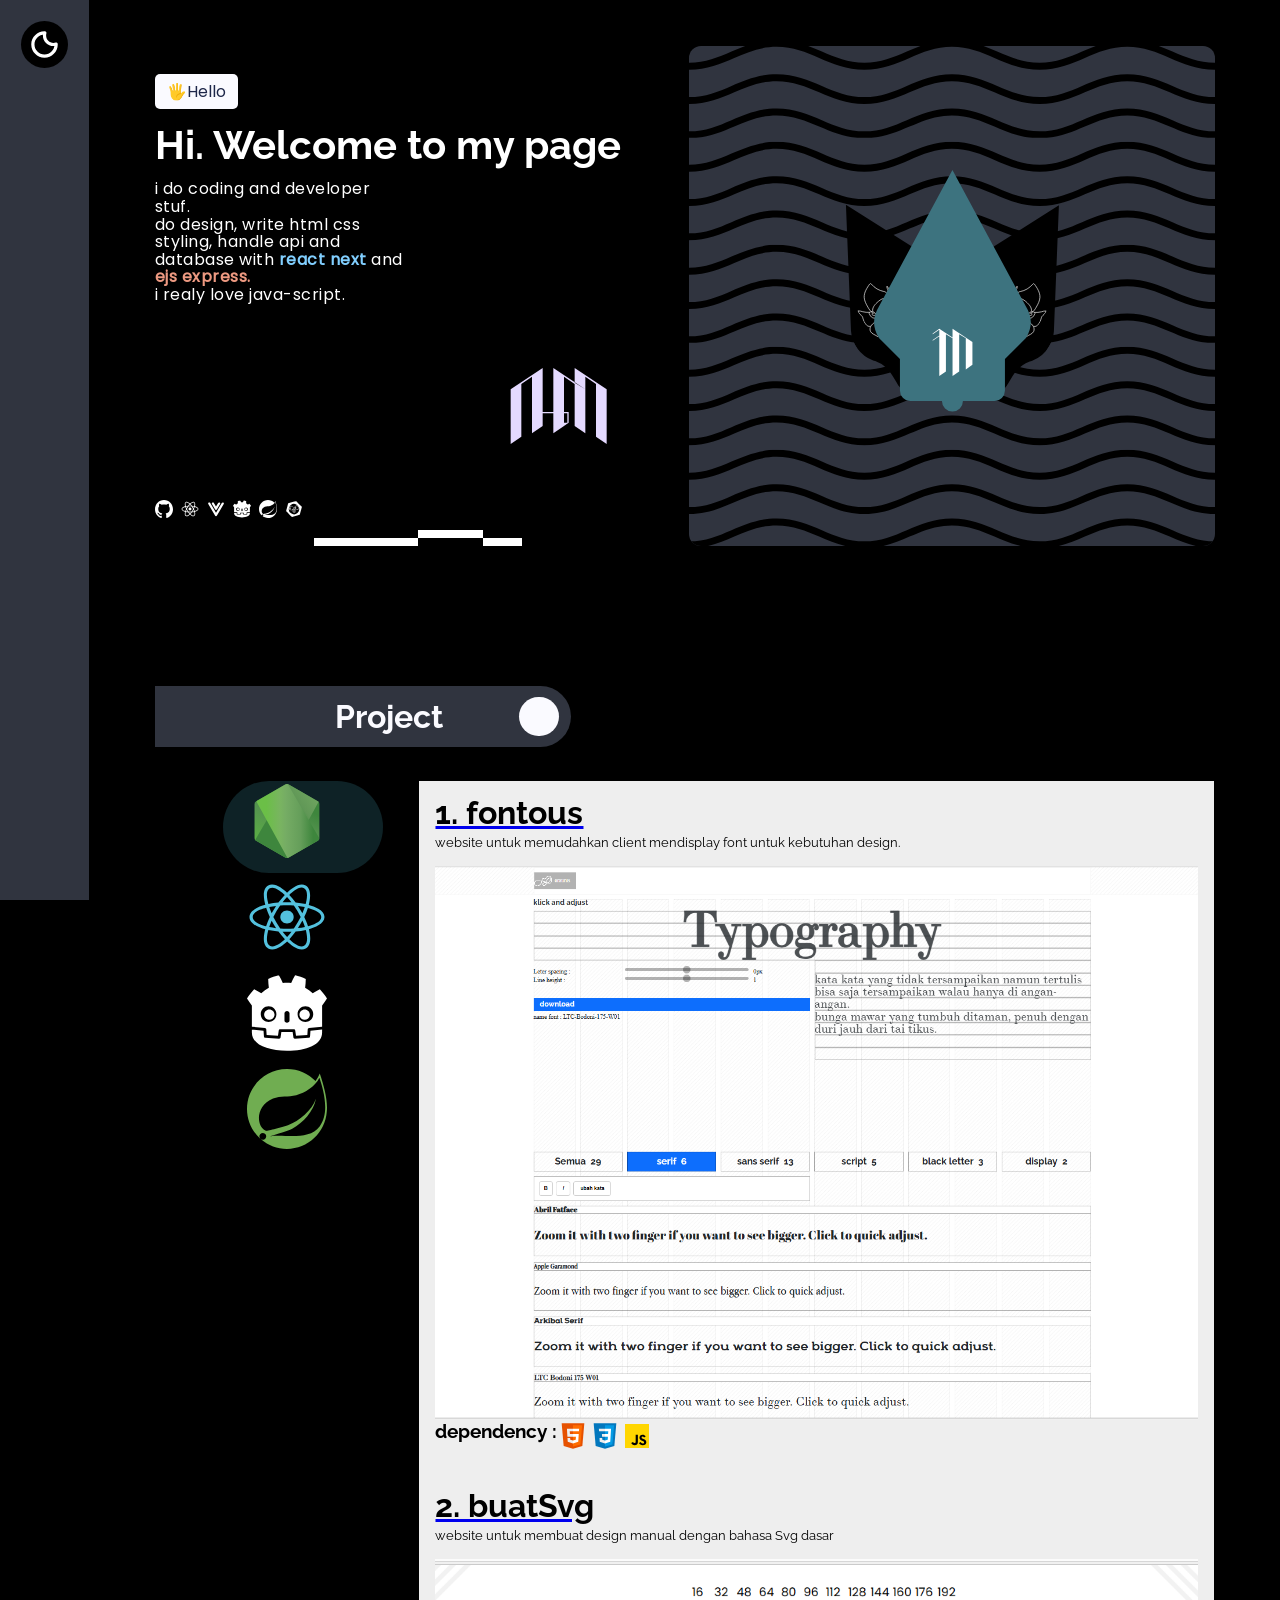
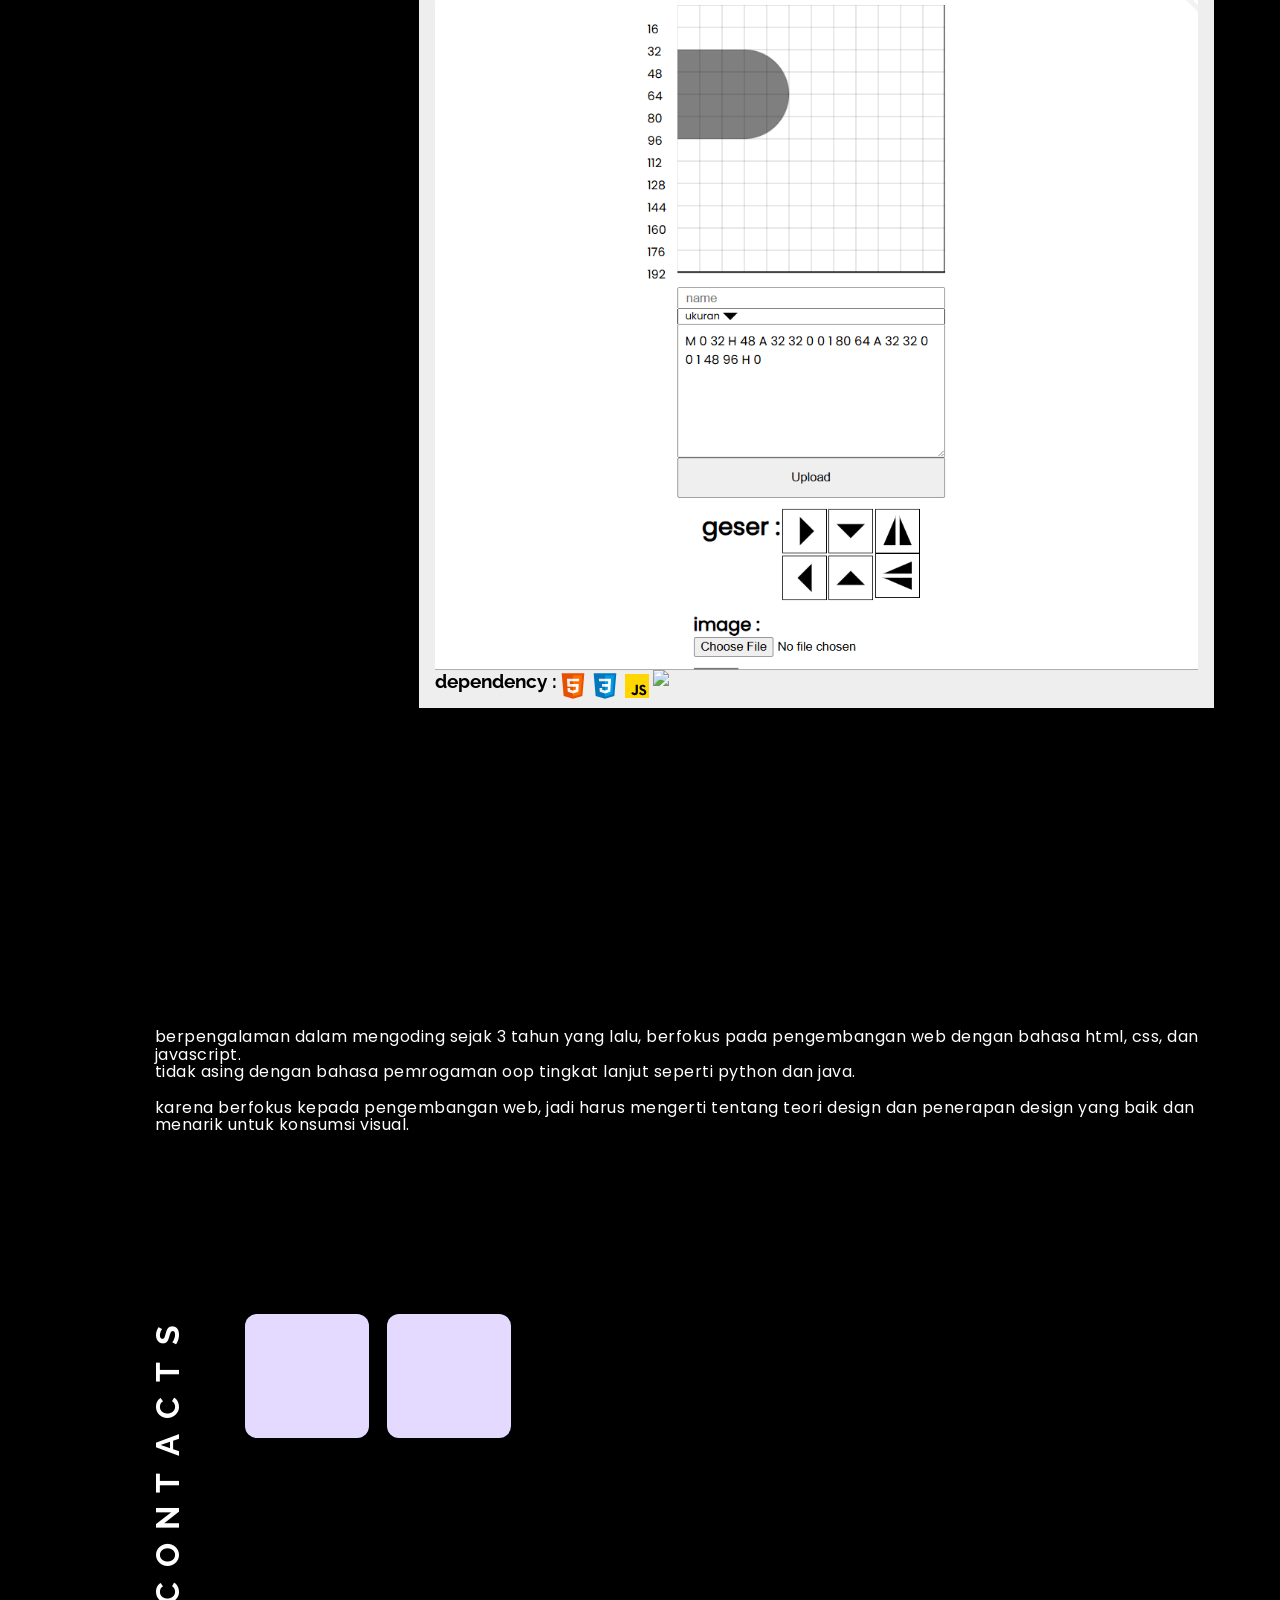
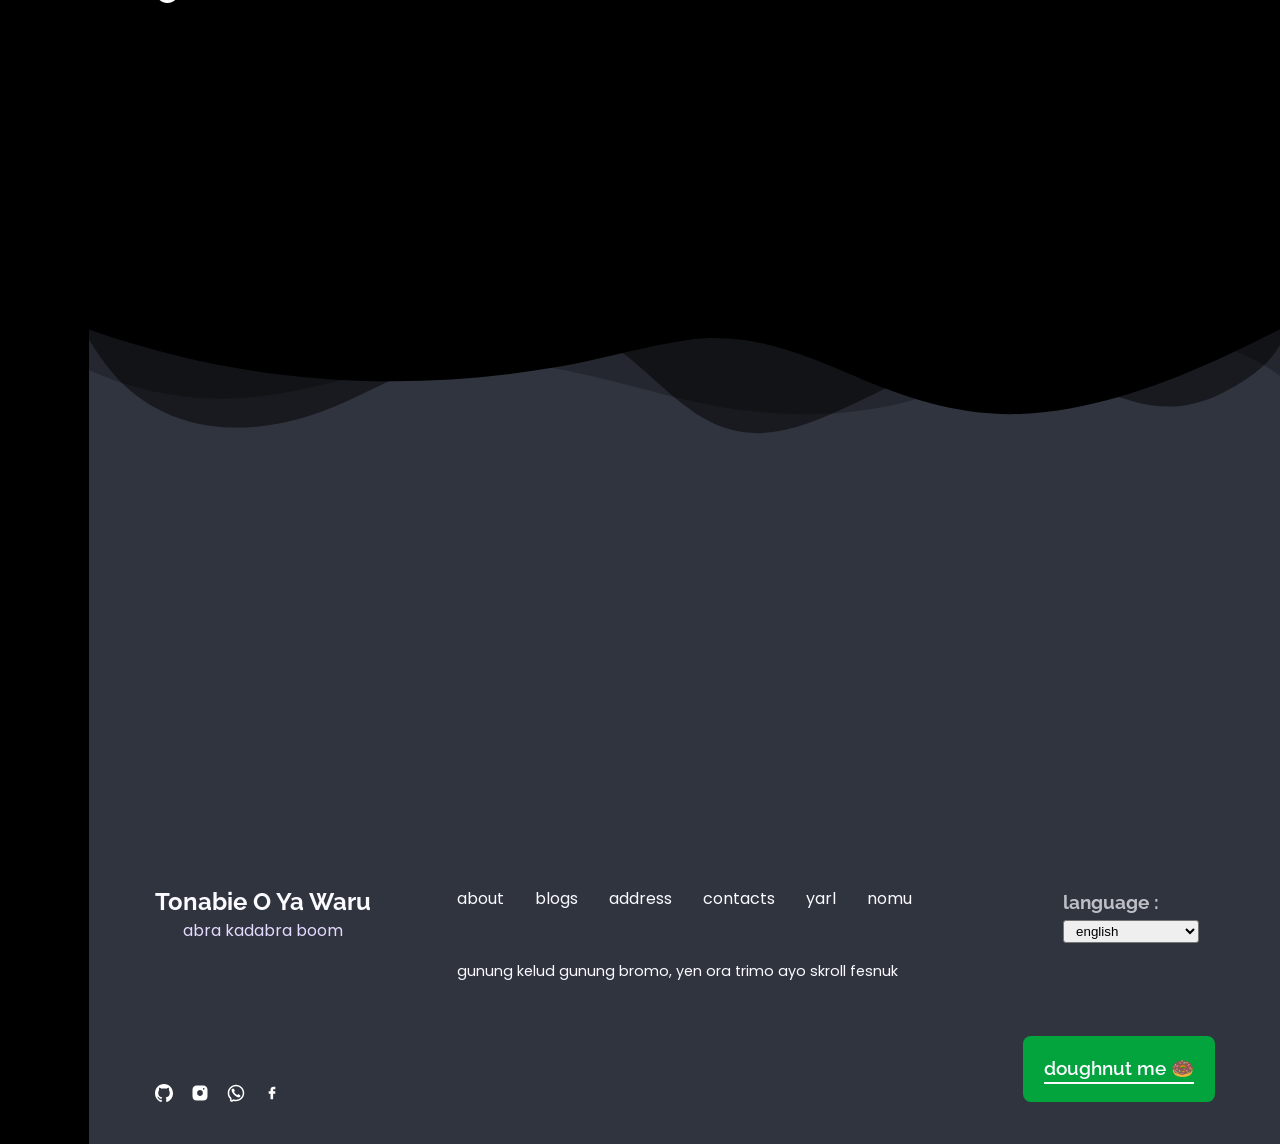
==== commit 71edafb9: "update" ====
--- a/index.html
+++ b/index.html
@@ -1145,9 +1145,10 @@
                         </svg>
                         
                         </svg>
-                        <div class="isi">
-                            
-                            <!-- <img src="animation/svg/gunungan/Layer 1.svg" alt=""> -->
+                        <div class="isi" style="width: 30%; height: 100%; display: flex;align-items: center; justify-content: center; top:24%;">
+                            <svg viewBox="0 0 128 192" xmlns="http://www.w3.org/2000/svg">
+                                <path d="M 32 144 V 30 L 64 51 V 30 L 112 62 V 117 L 96 128 V 53 L 80 43 V 133 L 64 144 V 53 L 48 43 V 133 M 32 30 L 16 41 V 43 L 32 32 M 32 46 L 16 57 V 59 L 32 48" ukuran="128,192" namanya="ga" fill="var(--gelap)"></path>
+                            </svg>              
                         </div>
                     </div>
                     
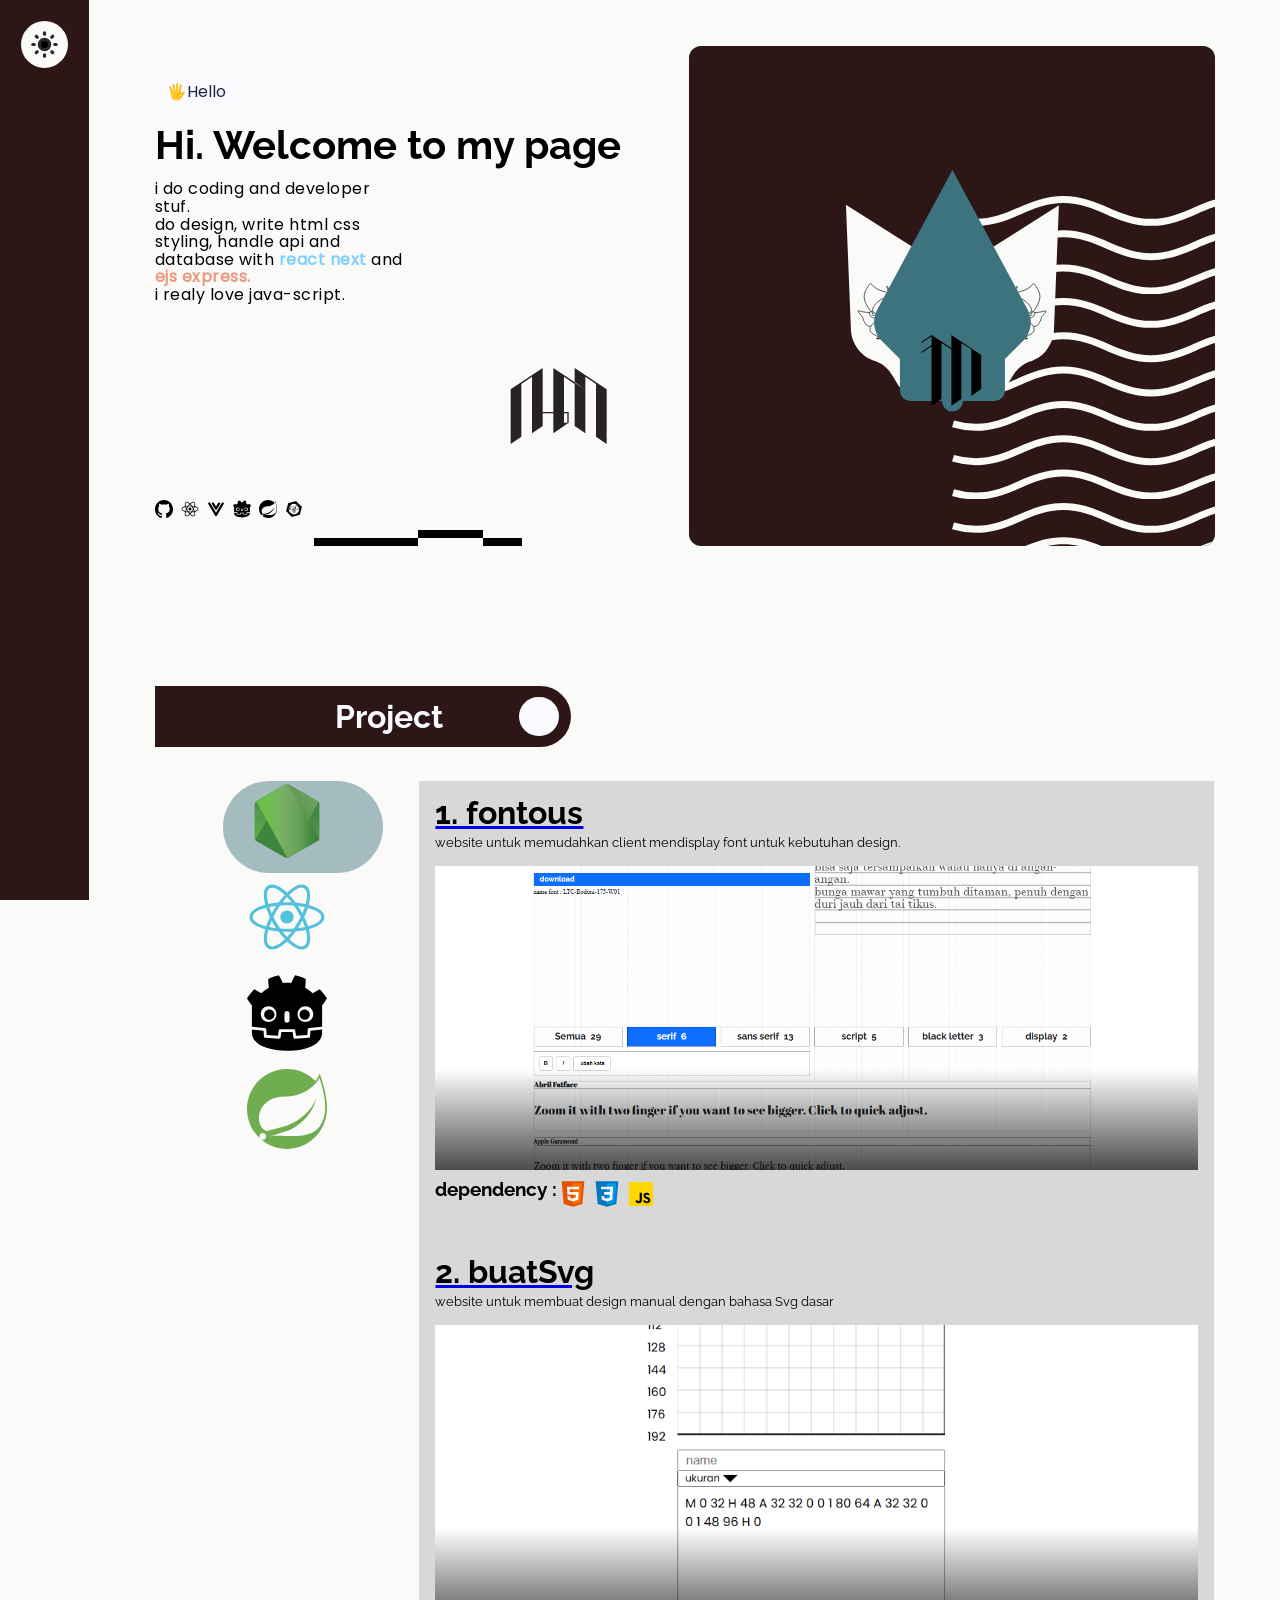
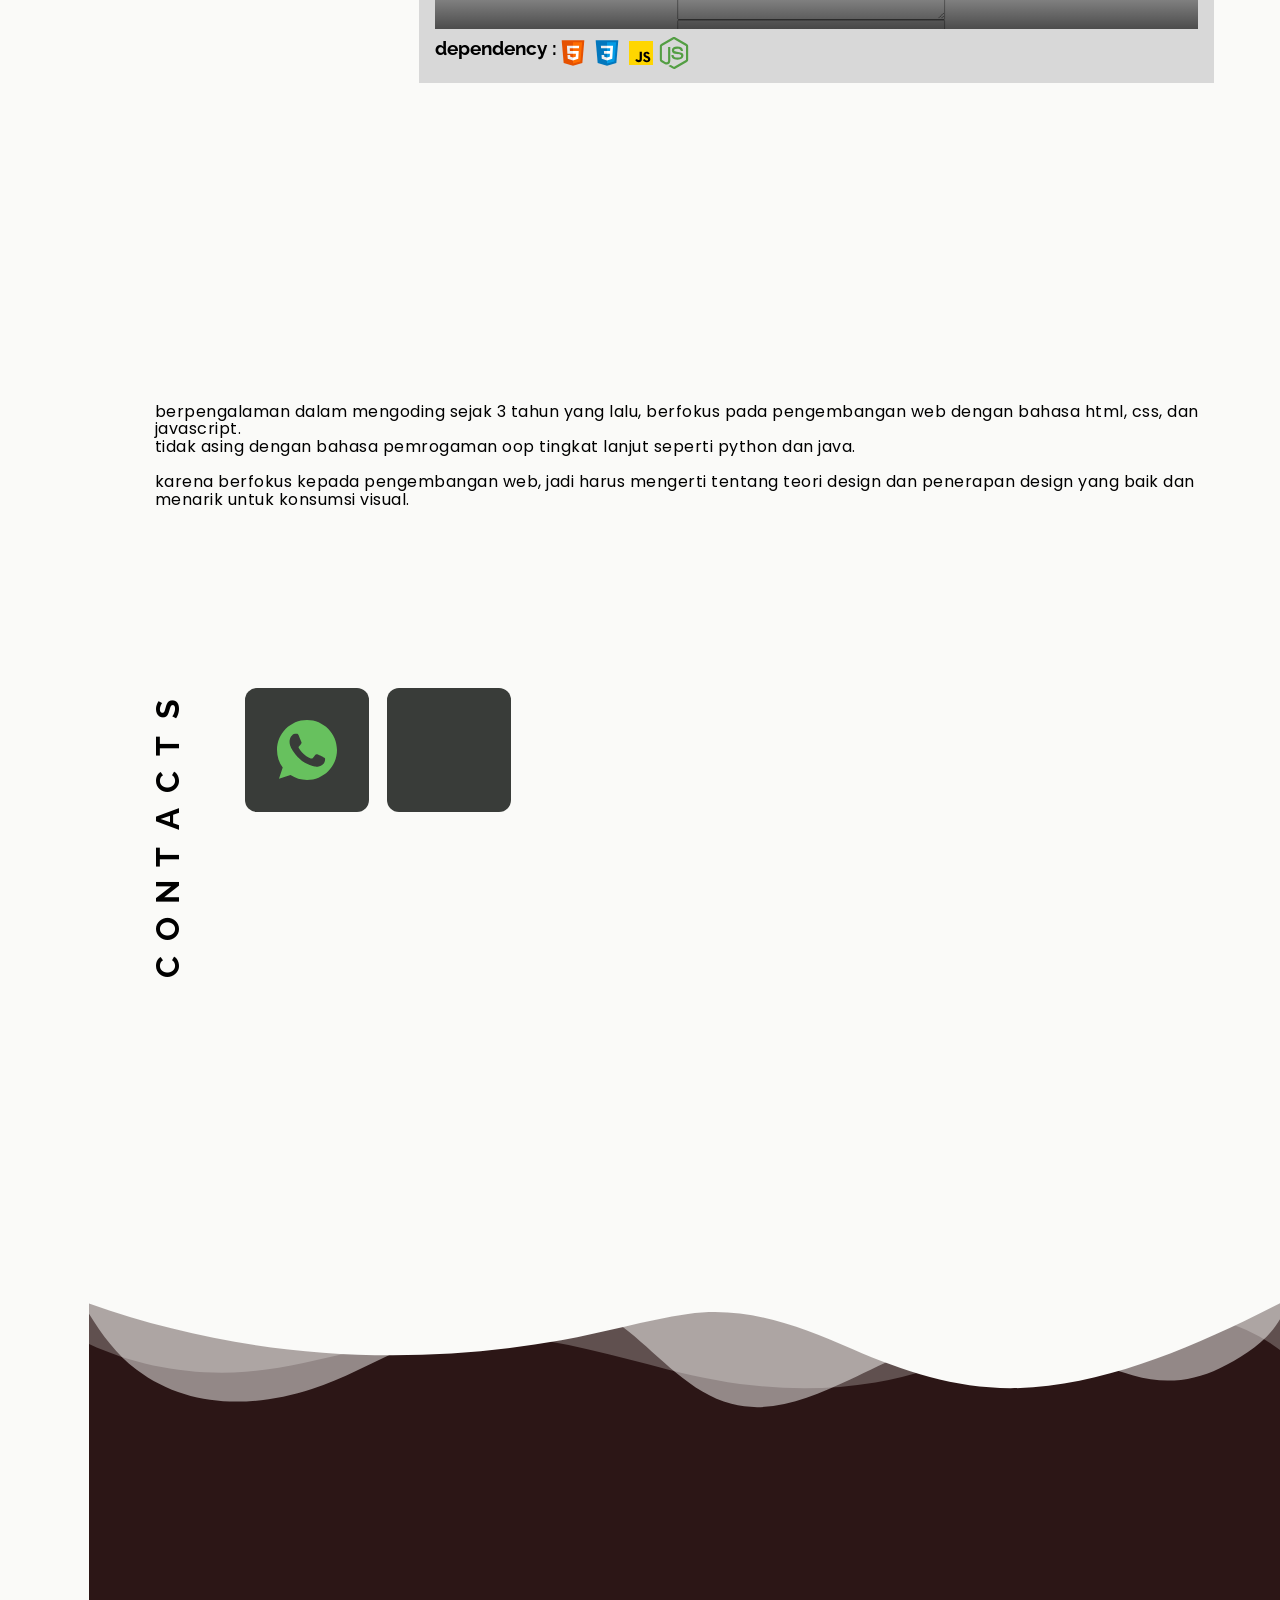
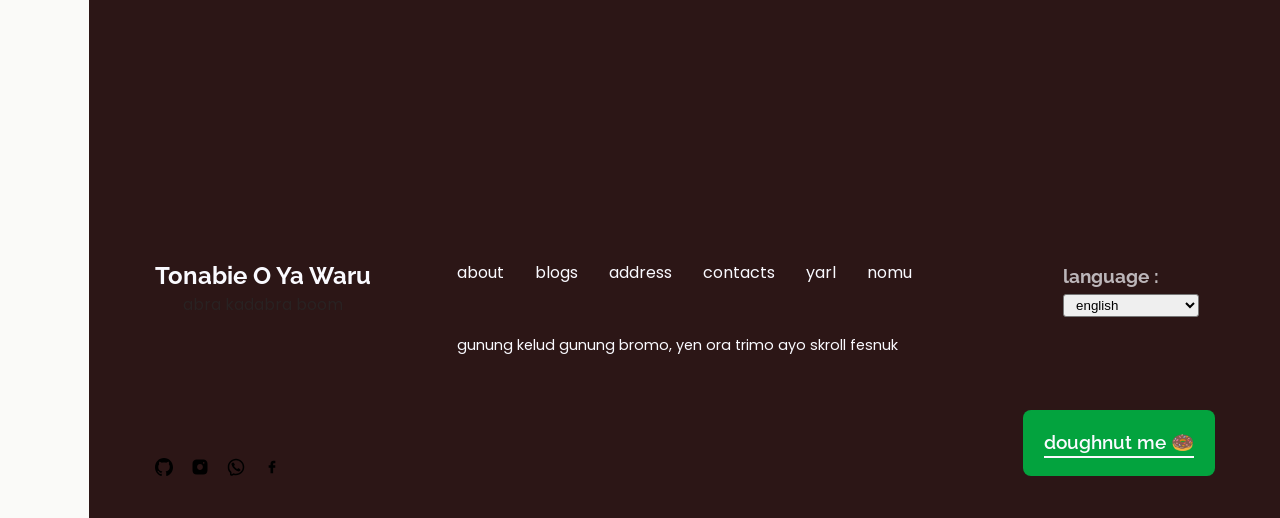
==== commit b61d0aa8: "update" ====
--- a/index.html
+++ b/index.html
@@ -5,987 +5,25 @@
     <meta name="viewport" content="width=device-width, initial-scale=1.0">
     <title>hi and welcome</title>
     <link rel="stylesheet" href="wrapper.css">
-
+    <link rel="stylesheet" href="main.css">
     <style>
-        :root {
-            --terang: #fff;
-            --gelap: #000;
-            /* 30343f,fafaff,e4d9ff,273469,1e2749 */
-
-            --warna1:#30343f;
-            --warna2:#fafaff;
-            --warna3:#e4d9ff;
-            --warna4:#273469;
-            --warna5:#1e2749;
-
-            --lebarMenu: 89px;
-
-            /* 07161b,3d737f,cec7bf */
-            --trico1: #07161b;
-            --trico2: #3d737f;
-            --trico3: #cec7bf;
-        }
-
-        * {
-            padding: 0;
-            margin: 0;
-            box-sizing: border-box;
-        }
-        @font-face {
-            font-family: enak;
-            src: url(source/font/Raleway-VariableFont_wght.ttf);
-        }
-        @font-face {
-            font-family: poppins;
-            src: url(source/font/Poppins-Regular.ttf);
-        }
-
-        body {
-            background-color: var(--terang);
-            transition: background-color .3s ease-in;
-        }
-
-        .container {
-            color: var(--gelap);
-
-            min-height: 100vh;
-            width: calc(100% - var(--lebarMenu));
-
-            display: flex;
-            flex-direction: column;
-
-            font-family: enak;
-
-            transform: translateX(var(--lebarMenu));
-        }
-        /* .container .introOne:nth-child(1n) {
-            padding-right: calc(var(--lebarMenu) / 2);
-        } */
-        .container .header {
-            height: 34px;
-            padding: 5px;
-            width: 100%;
-
-            margin-bottom: 12px;
-        }
-        .wrapper {
-            min-height: 100px;
-
-            width: 89%;
-            max-width: calc(1440px - var(--lebarMenu));
-
-            display: flex;
-            justify-content: center;
-            align-items: center;
-        }
-
-        .container .introOne {
-            min-height: 500px;
-            width: 100%;
-
-            display: flex;
-            justify-content: center;
-            align-items: center;
-            .wrapper {
-                height: 500px;
-                gap: 8px;
-                .kiri {
-                    display: flex;
-                    flex-direction: column;
-                    justify-content: center;
-
-                    height: 100%;
-
-                    gap: 12px;
-
-                    position: relative;
-
-                    flex: 1;
-                    .hello {
-                        padding: 5px 12px;
-                        width: max-content;
-                        border-radius: 5px;
-
-                        font-family: poppins;
-
-                        color: var(--warna5);
-
-                        cursor: pointer;
-                        background-color: var(--warna2);
-
-                        transition: scale .2s cubic-bezier(0.165, 0.84, 0.44, 1), background-color .2s ease-in-out;
-                    }
-                    .hello:hover {
-                        scale: 1.1;
-                        background-color: var(--warna3);
-                    }
-                    .hello:active {
-                        scale: 1;
-                        opacity: .7;
-                    }
-
-                    h1 {
-                        font-size: 2.5rem;
-                    }
-                    .subJudul {
-                        font-family: poppins;
-                        font-weight: 100;
-                        line-height: 1.1;
-                        letter-spacing: .5px;
-                        width: 48%;
-                    }
-                    .ha {
-                        width: 90%;
-                        display: flex;
-                        align-items: end;
-                        flex-direction: column;
-                        svg {
-                            height: 8rem;
-                        }
-                    }
-                    .socialMedia {
-                        display: flex;
-                        margin-top: 12px;
-                        gap: 8px;
-
-                        .iconIni {
-                            height: 18px;
-                            aspect-ratio: 1;
-                            svg {
-                                height: 100%;
-                                width: 100%;
-                                fill: var(--gelap);
-                            }
-                        }
-                    }
-                    .pernik {
-                        margin-top: 42px;
-                        position: absolute;
-                        bottom: 0;
-                        left: 50%;
-                        transform: translateX(-50%);
-                        display: grid;
-
-                        height: 1rem;
-                        width: 13rem;
-
-                        grid-template-columns: 8fr 5fr 3fr;
-
-                        .kotak {
-                            height: 100%;
-                            width: 100%;
-                            background-color: var(--gelap);
-                            transition: background-color .3s ease-in;
-                        }
-                        .kosong {
-                            background-color: var(--terang);
-                            transition: background-color .3s ease-in;
-                        }
-                    }
-                    .pernik:hover {
-                        .kotak {
-                            background-color: var(--terang);
-                        }
-                        .kosong {
-                            background-color: var(--gelap);
-                        }
-                    }
-                }
-                .kanan {
-                    flex: 1;
-                    height: 100%;
-                    background-color: var(--warna1);
-                    border-radius: 12px;
-
-                    overflow: hidden;
-
-                    position: relative;
-
-                    .background1 {
-                        position: absolute;
-                        top: 50%;
-                        left: 50%;
-                        transform: translateX(-50%) translateY(-50%);
-
-                        width: 109%;
-
-                        animation-name: ombak;
-                        animation-duration: 8s;
-                        animation-timing-function: cubic-bezier(0.075, 0.82, 0.165, 1);
-                        animation-iteration-count: infinite;
-
-
-                        svg {
-                            fill: var(--terang);
-                            transition: fill .3s ease-in;
-                        }
-                    }
-
-
-                    .ggunung {
-                        height: 42%;
-                        min-width: 28%;
-
-                        position: absolute;
-                        left: 50%;
-                        top: 50%;
-
-                        display: flex;
-                        justify-content: center;
-                        align-items: center;
-        
-                        z-index: 9;
-                        transition: 
-                        transform .3s ease-in;
-                        
-                        transform: translateX(calc(-50%)) translateY(calc(-50%));
-                        .gunung1 {
-                            position: absolute;
-                            height: 100%;
-                            fill: var(--terang);
-                            transition: 
-                            transform .3s ease-in,
-                            fill .3s ease-in;
-                        }
-                        .isi {
-                            position: absolute;
-                            top: 38%;
-                            width: 58%;
-                            transition: transform .3s ease-in;
-                            img {
-                                width: 100%;
-                            }
-                        }
-                    }
-                    .gunungan {
-                        z-index: 10;
-                        cursor: pointer;
-
-                        transform: translateX(-50%) translateY(-50%) scale(1.2, 1.2);
-                        .gunung1 {
-                            fill: var(--trico2);
-                        }
-                    }
-
-
-                    .gunungan:hover {
-                        transform: translateX(-50%) translateY(-45%);
-                        .gunung1 {
-                            transform: scale(-1.6, 1.6);
-                        }
-                        .isi {
-                            transform: scale(-1.6, 1.6) translateY(12px);
-                        }
-                    }
-                    .gunungan:active {
-                        .gunung1 {
-                            transform: scale(-1.5, 1.5);
-                        }
-                        .isi {
-                            transform: scale(-1.5, 1.5);
-                        }
-                    }
-                    .gunungan2 {
-                        transform: translateX(calc(-50% + 54px)) translateY(calc(-50%)) rotate(30deg);
-                        transition: transform .3s cubic-bezier(0.165, 0.84, 0.44, 1);
-                        .isi {
-                            transform: scale(-1, 1);
-                        }
-                    }
-                    .gunungan2:nth-child(3){
-                        transform: translateX(calc(-50% - 54px)) translateY(calc(-50%)) rotate(-30deg);
-                        transition: transform .3s cubic-bezier(0.165, 0.84, 0.44, 1);
-                        .isi {
-                            transform: scale(1, 1);
-                        }
-                    }
-
-                    .kasih {
-                        transform: translateX(calc(-50% - 162px)) translateY(calc(-50%)) rotate(-30deg)  scale(-1, 1) !important;
-                    }
-                    .kasih2 {
-                        /* animation-name: putar2;
-                        animation-duration: 2s;
-                        animation-timing-function: cubic-bezier(0.165, 0.84, 0.44, 1);
-                        animation-iteration-count: 1;
-                        animation-fill-mode: forwards; */
-                        transform: translateX(calc(-50% + 162px)) translateY(calc(-50%)) rotate(30deg)  scale(-1, 1) !important;
-                    }
-                }
-            }
-        }
-    </style>
-    <!-- keyframes -->
-    <style>
-        @keyframes shimmer {
-        0% {
-            background-position: -200% 0;
-        }
-        100% {
-            background-position: 200% 0;
-        }
-        }
-        @keyframes putar {
-            0% {
-                transform: translateX(calc(-50% + 54px)) translateY(calc(-50%)) rotate(30deg) scale(-1, 1);
-            }
-            /* 25% {
-                transform: translateX(calc(-50% + 54px - 52px)) translateY(calc(-50%)) rotate(calc(30deg - 15deg));
-            } */
-            50% {
-                transform: translateX(calc(-50% + 54px - 104px)) translateY(calc(-50%)) rotate(calc(30deg - 30deg)) scale(-1, 1);
-            }
-            75% {
-                transform: translateX(calc(-50% + 54px - 156px)) translateY(calc(-50%)) rotate(calc(30deg - 45deg));
-            }
-            100% {
-                transform: translateX(calc(-50% - 162px)) translateY(calc(-50%)) rotate(-30deg)  scale(1, 1);
-            }
-        }
-        @keyframes putar2 {
-            0% {
-                transform: translateX(calc(-50% - 54px)) translateY(calc(-50%)) rotate(-30deg) scale(-1, 1);
-            }
-            /* 25% {
-                transform: translateX(calc(-50% - 54px + 52px)) translateY(calc(-50%)) rotate(calc(-30deg + 15deg));
-            } */
-            50% {
-                transform: translateX(calc(-50% - 54px + 104px)) translateY(calc(-50%)) rotate(calc(-30deg + 30deg)) scale(-1, 1);
-            }
-            75% {
-                transform: translateX(calc(-50% - 54px + 156px)) translateY(calc(-50%)) rotate(calc(-30deg + 45deg));
-            }
-            100% {
-                transform: translateX(calc(-50% + 162px)) translateY(calc(-50%)) rotate(30deg)  scale(1, 1);
-            }
-        }
-        @keyframes kedip {
-            0% {
-                height: 100%;
-            }
-            10% {
-                height: 100%;
-            }
-            40% {
-                height: 100%;
-            }
-            50% {
-                height: 0%;
-            }
-            60%{
-                height: 100%;
-            }
-            100% {
-                height: 100%;
-            }
-        }
-        @keyframes ombak {
-            0% {
-                transform: translateX(calc(-50%)) translateY(calc(-50%));
-            }
-            16.2% {
-                transform: translateX(calc(-50% + 6px)) translateY(calc(-50% + 6px));
-            }
-            32.4% {
-                transform: translateX(calc(-50% + 10px)) translateY(calc(-50%));
-            }
-            48.6% {
-                transform: translateX(calc(-50% + 6px)) translateY(calc(-50% - 6px));
-            }
-            64.8% {
-                transform: translateX(calc(-50% - 6px)) translateY(calc(-50% + 6px));
-            }
-            81% {
-                transform: translateX(calc(-50% - 10px)) translateY(calc(-50%));
-            }
-            100% {
-                transform: translateX(calc(-50% - 6px)) translateY(calc(-50% - 6px));
-            }
-        }
-    </style>
-    <style>
-        .popUp {
-            position: fixed;
-            top: 0;
-            left: 0;
-
-            width: 100%;
-            height: 100vh;
-
-            display: none;
-
-            justify-content: center;
-            align-items: center;
-
-            background-color: #00000079;
-            cursor: pointer;
-
-            z-index: 2;
-            .kotak {
-                cursor:default;
-                height: 130px;
-                width: 370px;
-                background-color: var(--warna3);
-                border-radius: 8px;
-
-                display: flex;
-                justify-content: center;
-                align-items: center;
-
-                h1 {
-                    font-family: enak;
-                    font-size: 3rem;
-                    color: var(--warna4);
-                }
-            }
-        }
-        .menu {
-            height: 100vh;
-            width: var(--lebarMenu);
-            z-index: 3;
-
-            position: fixed;
-            left: 0;
-            top: 0;
-
-            background-color: var(--warna1);
-            padding: 21px;
-
-            display: flex;
-            flex-direction: column;
-
-
-            .darkmode {
-                width: 100%;
-                aspect-ratio: 1;
-                background-color: var(--terang);
-                border-radius: 50%;
-
-                flex-direction: row;
-                display: flex;
-                justify-content: center;
-                align-items: center;
-                overflow: hidden;
-
-                padding: 8px;
-                cursor: pointer;
-                rotate: 0deg;
-
-                img {
-                    width: 100%;
-                    height: 100%;
-                    position: absolute;
-                    padding: 8px;
-
-                    transition: 
-                    transform .3s ease-in, padding .3s ease-in, 
-                    rotate .3s cubic-bezier(0.215, 0.610, 0.355, 1);
-                }
-                .ligh {
-                    transform: translateX(0);
-                }
-                .dark {
-                    transform: translateX(100%);
-                }
-            }
-        }
-        .menu .darkmode:hover img{
-            padding: 3px;
-            rotate: 90deg;
-        }
-        .menu .darkmode:active img{
-            padding: 8px;
-            opacity: .7;
-            rotate: 180deg;
-        }
-    </style>
-    <style>
-        .dragToProject {
-            height: 128px;
-            width: 100%;
-
-            margin-top: 12px;
-        }
-        .projectIni {
-            width: 100%;
-            height: max-content;
-
-            display: flex;
-            align-items: center;
-            justify-content: center;
-            .wrapper {
-                align-items: start;
-                justify-content: start;
-                flex-direction: column;
-                height: max-content;
-
-                gap: 34px;
-
-                .judul {
-                    display: flex;
-                    height: max-content;
-
-                    h1 {
-                        width: 100%;
-                        background-color: var(--warna1);
-                        color: var(--warna2);
-                        padding: 12px 28px 12px 180px;
-                    }
-                    .pencetan {
-                        width: 100px;
-                        background-color: var(--warna1);
-                        border-radius: 0 130px 130px 0;
-
-                        display: flex;
-                        align-items: center;
-                        justify-content: end;
-                        padding-right: 12px;
-                        .lingkaran {
-                            height: 64%;
-                            aspect-ratio: 1;
-                            background-color: var(--warna2);
-                            border-radius: 100%;
-                            
-                            cursor: pointer;
-                            
-                            transition: 
-                                border .1s,
-                                background-color .3s,
-                                scale .2s;
-                        }
-                        .lingkaran:hover {
-                            border: solid var(--warna2) 20px;
-                            background-color: var(--warna1);
-                            border-style:double;
-                        }
-                        .lingkaran:active {
-                            scale: 1.2;
-                        }
-                    }
-                }
-                .isian {
-                    width: 100%;
-
-                    display: grid;
-                    grid-template-columns: 1fr 3fr;
-
-                    margin-bottom: 320px;
-
-                    .kirie {
-                        /* background-color: var(--gelap); */
-                        min-height: 120px;
-                        height: max-content;
-                        display: flex;
-                        flex-direction: column;
-                        align-items: center;
-                        gap:1rem;
-
-                        .tombolan {
-                            width: 5rem;
-                            height: 5rem;
-                            aspect-ratio: 1;
-                            position: relative;
-
-                            svg {
-                                cursor: pointer;
-                                width: 100%;
-                                height: 100%;
-                                transition: transform .2s ease;
-                            }
-                            
-                            .tebal {
-                                position: absolute;
-                                left: -30%;
-                                border-radius: 100px;
-
-                                z-index: -1;
-                                opacity: 0;
-
-                                height: 115%;
-                                width: 200%;
-                                background-color: var(--trico2);
-                                transition: 
-                                    transform .4s ease,
-                                    width .5s ease,
-                                    opacity .6s ease
-                                ;
-                                transform: translateX(-100%);
-                            }
-                            .tombolIni {
-                                position: absolute;
-                                left: -30%;
-                                border-radius: 100px;
-                                z-index: -1;
-                                height: 115%;
-                                width: 200%;
-                                background-color: color-mix(in oklab, var(--terang) 55%, var(--trico2) 45%);
-                                opacity: 0;
-                                transition: transform .3s ease, opacity .3s ease;
-                                transform: translateX(-100%);
-                            }
-                            .pilihIni {
-                                transform: translateX(0);
-                                opacity: 1;
-                            }
-                            
-                            .move-center {
-                                transform: translateX(-10%);
-                                opacity: .5;
-                                width: 180%;
-                            }
-                            .move-right {
-                                transform: translateX(100%);
-                                opacity: 0;
-
-                            }
-                            .no-transition {
-                                transition:none;
-                            }
-                        }
-                        .tombolan:hover {
-                            svg {
-                                transform: translateX(12px);
-                            }
-                        }
-                    }
-                    .kanane {
-                        display: grid;
-                        .wadah {
-                            padding: 1rem;
-                            width: 100%;
-                            min-height: 100%;
-                            background-color: color-mix(in oklab, var(--gelap) 95%, var(--terang) 5%);
-                            display: flex;
-                            flex-direction: column;
-                            gap: 3rem;
-
-                            .pro {
-                                background-color: var(--terang);
-                            }
-                            .loadingIni {
-                                display: none;
-                                color: black;
-                            }
-                        }
-                        .loading {
-                            background-color: #e2e5e7;
-                            background-image: linear-gradient(
-                                90deg,
-                                rgba(255, 255, 255, 0) 0,
-                                rgba(255, 255, 255, 0.2) 20%,
-                                rgba(255, 255, 255, 0.5) 60%,
-                                rgba(255, 255, 255, 0)
-                            );
-                            background-size: 200% 100%;
-                            background-repeat: no-repeat;
-                            animation: shimmer 1.5s infinite;
-                            border-radius: 4px;
-                            .loadingIni {
-                                display: block;
-                            }
-                        }
-                    }
-
-                }
-            }
-        }
-    </style>
-
-    <style>
-        .penjelasan {
-            width: 100%;
-            height: max-content;
-
-            display: flex;
-            align-items: center;
-            justify-content: center;
-
-            font-family: poppins;
-            font-weight: 100;
-            line-height: 1.1;
-            letter-spacing: .5px;
-
-            .wrapper {
-                align-items: start;
-                display: flex;
-                flex-direction: column;
-                gap: 1rem;
-                .paragraph {
-
-                }
-
-            }
-        }
-    </style>
-
-    <!-- contact me -->
-    <style>
-        .contactMe {
-            margin-top: 180px;
-            width: 100%;
-            height: max-content;
-
-            display: flex;
-            align-items: center;
-            justify-content: center;
-            .wrapper {
-                align-items: start;
-                justify-content: start;
-                flex-direction: row;
-                height: max-content;
-
-                gap: 34px;
-                .tulisan {
-                    display: flex;
-                    flex-direction: column-reverse;
-                    margin-right: 32px;
-                    h1 {
-                        rotate: -90deg;
-                    }
-                }
-                .gambaran {
-                    display: flex;
-                    gap: 18px;
-                    .gambar {
-                        .kotak {
-                            height: 124px;
-                            border-radius: 12px;
-                            aspect-ratio: 1;
-                            background-color: var(--warna3);
-                            position: relative;
-                        }
-                        .kotak::before {
-                            content: '';
-                            height: 100%;
-                            width: 100%;
-                            position: absolute;
-                            top: 50%;
-                            left: 50%;
-                            transform: translateX(-50%) translateY(-50%);
-                            border-radius: 12px;
-                            /* padding: 3px; */
-                            background-color: var(--warna3);
-
-                            
-                            filter: blur(1.5rem);
-                            opacity: 0;
-
-                            z-index: -1;
-                            
-                            transition: opacity .3s ;
-                        }
-                        .coba {
-                            border: 0;
-                        }
-                    }
-                    .gambar:hover {
-                        .kotak::before {
-                            opacity: 1;
-                        }
-                    }
-                }
-            }
-        }
-    </style>
-
-    <!-- footer -->
-    <style>
-        footer {
-            width: 100%;
-            position: relative;
-            min-height: 20vh;
-            height: 820px;
-            margin-top: 314px;
-            /* overflow: hidden; */
-            background-color: var(--warna1);
-
-            display: flex;
-            justify-content: center;
-            align-items: end;
-
-            .background2 {
-                position: absolute;
-                left: 0;
-                top: 0;
-                height: 100px;
-                width: 100%;
-                
-                .shape-fill {
-                    fill: var(--terang);
-                    transition: fill .3s ease-in;
-                }
-            }
-            .wrapper {
-                color: var(--warna2);
-                display: flex;
-                flex-direction: row;
-
-                height: 300px;
-
-                z-index: 1;
-
-                .kiri {
-                    flex: 1;
-                    align-items: start;
-                    height: 100%;
-
-                    display: flex;
-                    flex-direction: column;
-                    justify-content: space-between;
-                    padding: 42px 0;
-
-                    gap: 34px;
-
-                    .judul {
-                        width: max-content;
-                        display: flex;
-                        align-items: center;
-                        flex-direction: column;
-
-                        h2 {
-                            line-height: 2rem;
-                        }
-                        p {
-                            color: var(--warna3);
-                            font-family: poppins;
-                        }
-                    }
-                    .socialMedia {
-                        display: flex;
-                        gap: 18px;
-                        width: 100%;
-                        .iconIni {
-                            height: 18px;
-                            aspect-ratio: 1;
-                            svg {
-                                height: 100%;
-                                width: 100%;
-                                fill: var(--gelap);
-                            }
-                        }
-                    }
-                }
-                .tengah {
-                    flex: 1.5;
-                    display: flex;
-                    flex-direction: column;
-                    gap: 18px;
-
-                    font-family: poppins;
-                    justify-content: space-between;
-                    padding: 42px 0;
-
-                    height: 100%;
-
-                    .judul {
-                        display: flex;
-                        justify-content: space-between;
-                        align-items: start;
-
-                        h4 {
-                            cursor: pointer;
-
-                            font-weight: 500;
-                            transition: opacity .3s cubic-bezier(0.075, 0.82, 0.165, 1);
-                        }
-                        h4:hover {
-                            opacity: .5;
-                        }
-                    }
-                    .kataKata {
-                        display: flex;
-                        flex-direction: column;
-                        padding-top: 32px;
-                        flex: 1;
-                        p {
-                            font-size: .9rem;
-                        }
-                    }
-                }
-                .kanan {
-                    flex: 1;
-                    height: 100%;
-
-                    gap: 14px;
-                    display: flex;
-                    align-items: end;
-                    flex-direction: column;
-                    
-                    justify-content: space-between;
-                    padding: 42px 0;
-
-                    .aturBahasa {
-                        width: 50%;
-                        display: flex;
-                        flex-direction: column;
-                        gap: 2px;
-                        h3 {
-                            opacity: .7;
-                            line-height: 2rem;
-                        }
-
-                        .pilihan {
-                            width: 90%;
-                            border-radius: 3px;
-                            padding: 2px 8px;
-                        }
-                    }
-                    .donation {
-                        font-family: enak;
-                        background-color: #03a33e;
-                        padding: 18px 21px;
-                        border-radius: 8px;
-                        cursor: pointer;
-
-                        overflow: hidden;
-
-                        position: relative;
-
-                        h3 {
-                            line-height: 1.5;
-                            border-bottom: solid 2px;
-                            font-weight: 600;
-                        }
-
-                        .penutup {
-                            height: 42px;
-                            width: 100%;
-                            top: 50%;
-                            transform: translateY(-50%);
-                            position: absolute;
-                            left: -113%;
-                            background-color: #000000;
-                            background-color: #03a33e;
-                            background-color: var(--gelap);
-
-                            transition: left 6s linear;
-
-                            display: flex;
-                            align-items: center;
-                            justify-content: space-between;
-
-                            .bundar {
-                                height: 42px;
-                                transform: translateX(50%);
-                                border-radius: 100%;
-                                aspect-ratio: 1;
-                                background-color: var(--gelap);
-                            }
-                            .bundar:nth-child(1) {
-                                transform: translateX(-50%);
-                            }
-                        }
-
-                    }
-                    .donation:hover {
-                        .penutup {
-                            left: 113%;
-                        }
-                    }
-                    .donation:active {
-                        scale: .92;
-                    }
-                }
+        .background1 {
+            position: absolute;
+            
+            left: 50%;
+            top: 30%;
+
+            width: 109%;
+
+            animation-name: ombak;
+            animation-duration: 8s;
+            animation-timing-function: cubic-bezier(0.075, 0.82, 0.165, 1);
+            animation-iteration-count: infinite;
+
+
+            svg {
+                fill: var(--terang);
+                transition: fill .3s ease-in;
             }
         }
     </style>
@@ -1145,7 +183,7 @@
                         </svg>
                         
                         </svg>
-                        <div class="isi" style="width: 30%; height: 100%; display: flex;align-items: center; justify-content: center; top:24%;">
+                        <div class="isi" style="width: 45%; height: 100%; display: flex;align-items: center; justify-content: center; top:32%;">
                             <svg viewBox="0 0 128 192" xmlns="http://www.w3.org/2000/svg">
                                 <path d="M 32 144 V 30 L 64 51 V 30 L 112 62 V 117 L 96 128 V 53 L 80 43 V 133 L 64 144 V 53 L 48 43 V 133 M 32 30 L 16 41 V 43 L 32 32 M 32 46 L 16 57 V 59 L 32 48" ukuran="128,192" namanya="ga" fill="var(--gelap)"></path>
                             </svg>              
@@ -1396,12 +434,14 @@
                     <h1>S</h1>
                 </div>
                 <div class="gambaran">
-                    <div class="gambar">
-                        <div class="kotak"></div>
-                    </div>
-                    <div class="gambar">
+                    <a href="https://wa.me/085181926925" target="_blank" class="gambar">
+                        <div class="kotak">
+                        </div>
+                        <img src="./source/svg/chat/whatsapp-color-svgrepo-com.svg" alt="">
+                    </a>
+                    <a href="#" class="gambar">
                         <div class="kotak coba"></div>
-                    </div>
+                    </a>
                 </div>
             </div>
         </div>
@@ -1573,7 +613,10 @@
                 console.log(err);
             } finally {
                 setTimeout(() => {
-                    const language = { "css":"source/svg/icon/tree/icons8-css3.svg", "html":"source/svg/icon/tree/icons8-html-5.svg", "javascript":"source/svg/icon/tree/icons8-javascript.svg" }
+                    const language = { "css":"source/svg/icon/tree/icons8-css3.svg", "html":"source/svg/icon/tree/icons8-html-5.svg", 
+                        "javascript":"source/svg/icon/tree/icons8-javascript.svg",
+                        "nodejs":"source/svg/icon/tree/icons8-nodejs.svg",
+                    }
 
 
                     wrapper.classList.remove("loading");
@@ -1610,6 +653,9 @@
                                 </small>
                             </div>
                             <div class="gambar">
+                                <div class="gradasi">
+                                </div>
+                                    
                                 <img src="${ini.image}" alt="">
                             </div>
                             <div class="dependency">
--- a/wrapper.css
+++ b/wrapper.css
@@ -1,5 +1,5 @@
 .dataProject {
-    color: var(--terang);
+    color: var(--gelap);
     display: flex;
     flex-direction: column;
 
@@ -10,7 +10,7 @@
             display: flex;
             gap: 1rem;
             h1 {
-                color: var(--terang);
+                color: var(--gelap);
             }
             .arrowJudul2 {
                 display: flex;
@@ -38,27 +38,60 @@
     }
 
     .gambar {
+        main-height: 19rem;
+        height: 19rem;
+
+        overflow: hidden;
         width: 100%;
+
         position: relative;
         display: flex;
         align-items: center;
         justify-content: center;
+
+        cursor: cell;
+
+        .gradasi {
+            height: 100%;
+            position: absolute;;
+            width: 100%;
+
+            background: linear-gradient(to bottom, transparent, transparent, transparent, rgba(0,0,0,0.7));
+            z-index: 1;
+        }
         img {
+            position: absolute;
             width: 100%;
+
+            top: 50%;
+            transform: translateY(-50%);
+            transition: top .7s linear, transform .7s linear;
+        }
+        .gradasi:hover {
+            background: linear-gradient(to bottom, transparent, transparent, transparent);
         }
     }
+    .gambar:hover {
+        img {
+            top: 0%;
+            transform: translateY(0);
+        }
+    }
+
     .dependency {
         display: flex;
+        margin: .5rem 0;
         .icon {
             display: flex;
-
             height: 1rem;
+            gap: .1rem;
             img {
                 height: 2rem;
             }
         }
     }
 }
+
 
 @media screen and (max-width:456px) {
     .dataProject {
--- a/main.css
+++ b/main.css
@@ -0,0 +1,998 @@
+
+
+:root {
+    --terang: #fff;
+    --terang2: #fff;
+    --gelap: #000;
+    --gelap2: #000;
+    /* 30343f,fafaff,e4d9ff,273469,1e2749 */
+
+    --warna1:#30343f;
+    --warna2:#fafaff;
+    --warna3:#e4d9ff;
+    --warna4:#273469;
+    --warna5:#1e2749;
+
+    --lebarMenu: 89px;
+
+    /* 07161b,3d737f,cec7bf */
+    --trico1: #07161b;
+    --trico2: #3d737f;
+    --trico3: #cec7bf;
+}
+
+* {
+    padding: 0;
+    margin: 0;
+    box-sizing: border-box;
+}
+@font-face {
+    font-family: enak;
+    src: url(source/font/Raleway-VariableFont_wght.ttf);
+}
+@font-face {
+    font-family: poppins;
+    src: url(source/font/Poppins-Regular.ttf);
+}
+
+body {
+    background-color: var(--terang);
+    transition: background-color .3s ease-in;
+}
+
+.container {
+    color: var(--gelap);
+
+    min-height: 100vh;
+    width: calc(100% - var(--lebarMenu));
+
+    display: flex;
+    flex-direction: column;
+
+    font-family: enak;
+
+    transform: translateX(var(--lebarMenu));
+}
+/* .container .introOne:nth-child(1n) {
+    padding-right: calc(var(--lebarMenu) / 2);
+} */
+.container .header {
+    height: 34px;
+    padding: 5px;
+    width: 100%;
+
+    margin-bottom: 12px;
+}
+.wrapper {
+    min-height: 100px;
+
+    width: 89%;
+    max-width: calc(1440px - var(--lebarMenu));
+
+    display: flex;
+    justify-content: center;
+    align-items: center;
+}
+
+.container .introOne {
+    min-height: 500px;
+    width: 100%;
+
+    display: flex;
+    justify-content: center;
+    align-items: center;
+    .wrapper {
+        height: 500px;
+        gap: 8px;
+        .kiri {
+            display: flex;
+            flex-direction: column;
+            justify-content: center;
+
+            height: 100%;
+
+            gap: 12px;
+
+            position: relative;
+
+            flex: 1;
+            .hello {
+                padding: 5px 12px;
+                width: max-content;
+                border-radius: 5px;
+
+                font-family: poppins;
+
+                color: var(--warna5);
+
+                cursor: pointer;
+                background-color: var(--warna2);
+
+                transition: scale .2s cubic-bezier(0.165, 0.84, 0.44, 1), background-color .2s ease-in-out;
+            }
+            .hello:hover {
+                scale: 1.1;
+                background-color: var(--warna3);
+            }
+            .hello:active {
+                scale: 1;
+                opacity: .7;
+            }
+
+            h1 {
+                font-size: 2.5rem;
+            }
+            .subJudul {
+                font-family: poppins;
+                font-weight: 100;
+                line-height: 1.1;
+                letter-spacing: .5px;
+                width: 48%;
+            }
+            .ha {
+                width: 90%;
+                display: flex;
+                align-items: end;
+                flex-direction: column;
+                svg {
+                    height: 8rem;
+                }
+            }
+            .socialMedia {
+                display: flex;
+                margin-top: 12px;
+                gap: 8px;
+
+                .iconIni {
+                    height: 18px;
+                    aspect-ratio: 1;
+                    svg {
+                        height: 100%;
+                        width: 100%;
+                        fill: var(--gelap);
+                    }
+                }
+            }
+            .pernik {
+                margin-top: 42px;
+                position: absolute;
+                bottom: 0;
+                left: 50%;
+                transform: translateX(-50%);
+                display: grid;
+
+                height: 1rem;
+                width: 13rem;
+
+                grid-template-columns: 8fr 5fr 3fr;
+
+                .kotak {
+                    height: 100%;
+                    width: 100%;
+                    background-color: var(--gelap);
+                    transition: background-color .3s ease-in;
+                }
+                .kosong {
+                    background-color: var(--terang);
+                    transition: background-color .3s ease-in;
+                }
+            }
+            .pernik:hover {
+                .kotak {
+                    background-color: var(--terang);
+                }
+                .kosong {
+                    background-color: var(--gelap);
+                }
+            }
+        }
+        .kanan {
+            flex: 1;
+            height: 100%;
+            background-color: var(--warna1);
+            border-radius: 12px;
+
+            overflow: hidden;
+
+            position: relative;
+
+            .background1 {
+                position: absolute;
+                
+                left: 50%;
+
+
+                width: 109%;
+
+                animation-name: ombak;
+                animation-duration: 8s;
+                animation-timing-function: cubic-bezier(0.075, 0.82, 0.165, 1);
+                animation-iteration-count: infinite;
+
+
+                svg {
+                    fill: var(--terang);
+                    transition: fill .3s ease-in;
+                }
+            }
+
+
+            .ggunung {
+                height: 42%;
+                min-width: 28%;
+
+                position: absolute;
+                left: 50%;
+                top: 50%;
+
+                display: flex;
+                justify-content: center;
+                align-items: center;
+
+                z-index: 9;
+                transition: 
+                transform .3s ease-in;
+                
+                transform: translateX(calc(-50%)) translateY(calc(-50%));
+                .gunung1 {
+                    position: absolute;
+                    height: 100%;
+                    fill: var(--terang);
+                    transition: 
+                    transform .3s ease-in,
+                    fill .3s ease-in;
+                }
+                .isi {
+                    position: absolute;
+                    top: 38%;
+                    width: 58%;
+                    transition: transform .3s ease-in;
+                    img {
+                        width: 100%;
+                    }
+                }
+            }
+            .gunungan {
+                z-index: 10;
+                cursor: pointer;
+
+                transform: translateX(-50%) translateY(-50%) scale(1.2, 1.2);
+                .gunung1 {
+                    fill: var(--trico2);
+                }
+            }
+
+
+            .gunungan:hover {
+                transform: translateX(-50%) translateY(-45%);
+                .gunung1 {
+                    transform: scale(-1.6, 1.6);
+                }
+                .isi {
+                    transform: scale(-1.6, 1.6) translateY(12px);
+                }
+            }
+            .gunungan:active {
+                .gunung1 {
+                    transform: scale(-1.5, 1.5);
+                }
+                .isi {
+                    transform: scale(-1.5, 1.5);
+                }
+            }
+            .gunungan2 {
+                transform: translateX(calc(-50% + 54px)) translateY(calc(-50%)) rotate(30deg);
+                transition: transform .3s cubic-bezier(0.165, 0.84, 0.44, 1);
+                .isi {
+                    transform: scale(-1, 1);
+                }
+            }
+            .gunungan2:nth-child(3){
+                transform: translateX(calc(-50% - 54px)) translateY(calc(-50%)) rotate(-30deg);
+                transition: transform .3s cubic-bezier(0.165, 0.84, 0.44, 1);
+                .isi {
+                    transform: scale(1, 1);
+                }
+            }
+
+            .kasih {
+                transform: translateX(calc(-50% - 162px)) translateY(calc(-50%)) rotate(-30deg)  scale(-1, 1) !important;
+            }
+            .kasih2 {
+                /* animation-name: putar2;
+                animation-duration: 2s;
+                animation-timing-function: cubic-bezier(0.165, 0.84, 0.44, 1);
+                animation-iteration-count: 1;
+                animation-fill-mode: forwards; */
+                transform: translateX(calc(-50% + 162px)) translateY(calc(-50%)) rotate(30deg)  scale(-1, 1) !important;
+            }
+        }
+    }
+}
+@keyframes shimmer {
+0% {
+    background-position: -200% 0;
+}
+100% {
+    background-position: 200% 0;
+}
+}
+@keyframes putar {
+    0% {
+        transform: translateX(calc(-50% + 54px)) translateY(calc(-50%)) rotate(30deg) scale(-1, 1);
+    }
+    /* 25% {
+        transform: translateX(calc(-50% + 54px - 52px)) translateY(calc(-50%)) rotate(calc(30deg - 15deg));
+    } */
+    50% {
+        transform: translateX(calc(-50% + 54px - 104px)) translateY(calc(-50%)) rotate(calc(30deg - 30deg)) scale(-1, 1);
+    }
+    75% {
+        transform: translateX(calc(-50% + 54px - 156px)) translateY(calc(-50%)) rotate(calc(30deg - 45deg));
+    }
+    100% {
+        transform: translateX(calc(-50% - 162px)) translateY(calc(-50%)) rotate(-30deg)  scale(1, 1);
+    }
+}
+@keyframes putar2 {
+    0% {
+        transform: translateX(calc(-50% - 54px)) translateY(calc(-50%)) rotate(-30deg) scale(-1, 1);
+    }
+    /* 25% {
+        transform: translateX(calc(-50% - 54px + 52px)) translateY(calc(-50%)) rotate(calc(-30deg + 15deg));
+    } */
+    50% {
+        transform: translateX(calc(-50% - 54px + 104px)) translateY(calc(-50%)) rotate(calc(-30deg + 30deg)) scale(-1, 1);
+    }
+    75% {
+        transform: translateX(calc(-50% - 54px + 156px)) translateY(calc(-50%)) rotate(calc(-30deg + 45deg));
+    }
+    100% {
+        transform: translateX(calc(-50% + 162px)) translateY(calc(-50%)) rotate(30deg)  scale(1, 1);
+    }
+}
+@keyframes kedip {
+    0% {
+        height: 100%;
+    }
+    10% {
+        height: 100%;
+    }
+    40% {
+        height: 100%;
+    }
+    50% {
+        height: 0%;
+    }
+    60%{
+        height: 100%;
+    }
+    100% {
+        height: 100%;
+    }
+}
+@keyframes ombak {
+    0% {
+        transform: translateX(calc(-50%)) translateY(calc(-50%));
+    }
+    16.2% {
+        transform: translateX(calc(-50% + 6px)) translateY(calc(-50% + 6px));
+    }
+    32.4% {
+        transform: translateX(calc(-50% + 10px)) translateY(calc(-50%));
+    }
+    48.6% {
+        transform: translateX(calc(-50% + 6px)) translateY(calc(-50% - 6px));
+    }
+    64.8% {
+        transform: translateX(calc(-50% - 6px)) translateY(calc(-50% + 6px));
+    }
+    81% {
+        transform: translateX(calc(-50% - 10px)) translateY(calc(-50%));
+    }
+    100% {
+        transform: translateX(calc(-50% - 6px)) translateY(calc(-50% - 6px));
+    }
+}
+.popUp {
+    position: fixed;
+    top: 0;
+    left: 0;
+
+    width: 100%;
+    height: 100vh;
+
+    display: none;
+
+    justify-content: center;
+    align-items: center;
+
+    background-color: #00000079;
+    cursor: pointer;
+
+    z-index: 2;
+    .kotak {
+        cursor:default;
+        height: 130px;
+        width: 370px;
+        background-color: var(--warna3);
+        border-radius: 8px;
+
+        display: flex;
+        justify-content: center;
+        align-items: center;
+
+        h1 {
+            font-family: enak;
+            font-size: 3rem;
+            color: var(--warna4);
+        }
+    }
+}
+.menu {
+    height: 100vh;
+    width: var(--lebarMenu);
+    z-index: 3;
+
+    position: fixed;
+    left: 0;
+    top: 0;
+
+    background-color: var(--warna1);
+    padding: 21px;
+
+    display: flex;
+    flex-direction: column;
+
+
+    .darkmode {
+        width: 100%;
+        aspect-ratio: 1;
+        background-color: var(--terang);
+        border-radius: 50%;
+
+        flex-direction: row;
+        display: flex;
+        justify-content: center;
+        align-items: center;
+        overflow: hidden;
+
+        padding: 8px;
+        cursor: pointer;
+        rotate: 0deg;
+
+        img {
+            width: 100%;
+            height: 100%;
+            position: absolute;
+            padding: 8px;
+
+            transition: 
+            transform .3s ease-in, padding .3s ease-in, 
+            rotate .3s cubic-bezier(0.215, 0.610, 0.355, 1);
+        }
+        .ligh {
+            transform: translateX(0);
+        }
+        .dark {
+            transform: translateX(100%);
+        }
+    }
+}
+.menu .darkmode:hover img{
+    padding: 3px;
+    rotate: 90deg;
+}
+.menu .darkmode:active img{
+    padding: 8px;
+    opacity: .7;
+    rotate: 180deg;
+}
+
+.dragToProject {
+    height: 128px;
+    width: 100%;
+
+    margin-top: 12px;
+}
+.projectIni {
+    width: 100%;
+    height: max-content;
+
+    display: flex;
+    align-items: center;
+    justify-content: center;
+    .wrapper {
+        align-items: start;
+        justify-content: start;
+        flex-direction: column;
+        height: max-content;
+
+        gap: 34px;
+
+        .judul {
+            display: flex;
+            height: max-content;
+
+            h1 {
+                width: 100%;
+                background-color: var(--warna1);
+                color: var(--warna2);
+                padding: 12px 28px 12px 180px;
+            }
+            .pencetan {
+                width: 100px;
+                background-color: var(--warna1);
+                border-radius: 0 130px 130px 0;
+
+                display: flex;
+                align-items: center;
+                justify-content: end;
+                padding-right: 12px;
+                .lingkaran {
+                    height: 64%;
+                    aspect-ratio: 1;
+                    background-color: var(--warna2);
+                    border-radius: 100%;
+                    
+                    cursor: pointer;
+                    
+                    transition: 
+                        border .1s,
+                        background-color .3s,
+                        scale .2s;
+                }
+                .lingkaran:hover {
+                    border: solid var(--warna2) 20px;
+                    background-color: var(--warna1);
+                    border-style:double;
+                }
+                .lingkaran:active {
+                    scale: 1.2;
+                }
+            }
+        }
+        .isian {
+            width: 100%;
+
+            display: grid;
+            grid-template-columns: 1fr 3fr;
+
+            margin-bottom: 320px;
+
+            .kirie {
+                /* background-color: var(--gelap); */
+                min-height: 120px;
+                height: max-content;
+                display: flex;
+                flex-direction: column;
+                align-items: center;
+                gap:1rem;
+
+                .tombolan {
+                    width: 5rem;
+                    height: 5rem;
+                    aspect-ratio: 1;
+                    position: relative;
+
+                    svg {
+                        cursor: pointer;
+                        width: 100%;
+                        height: 100%;
+                        transition: transform .2s ease;
+                    }
+                    
+                    .tebal {
+                        position: absolute;
+                        left: -30%;
+                        border-radius: 100px;
+
+                        z-index: -1;
+                        opacity: 0;
+
+                        height: 115%;
+                        width: 200%;
+                        background-color: var(--trico2);
+                        transition: 
+                            transform .4s ease,
+                            width .5s ease,
+                            opacity .6s ease
+                        ;
+                        transform: translateX(-100%);
+                    }
+                    .tombolIni {
+                        position: absolute;
+                        left: -30%;
+                        border-radius: 100px;
+                        z-index: -1;
+                        height: 115%;
+                        width: 200%;
+                        background-color: color-mix(in oklab, var(--terang) 55%, var(--trico2) 45%);
+                        opacity: 0;
+                        transition: transform .3s ease, opacity .3s ease;
+                        transform: translateX(-100%);
+                    }
+                    .pilihIni {
+                        transform: translateX(0);
+                        opacity: 1;
+                    }
+                    
+                    .move-center {
+                        transform: translateX(-10%);
+                        opacity: .5;
+                        width: 180%;
+                    }
+                    .move-right {
+                        transform: translateX(100%);
+                        opacity: 0;
+
+                    }
+                    .no-transition {
+                        transition:none;
+                    }
+                }
+                .tombolan:hover {
+                    svg {
+                        transform: translateX(12px);
+                    }
+                }
+            }
+            .kanane {
+                display: grid;
+                .wadah {
+                    padding: 1rem;
+                    width: 100%;
+                    min-height: 100%;
+                    background-color: color-mix(in oklab, var(--gelap2) 95%, var(--terang) 5%);
+                    display: flex;
+                    flex-direction: column;
+                    gap: 3rem;
+
+                    .pro {
+                        background-color: var(--terang);
+                    }
+                    .loadingIni {
+                        display: none;
+                        color: black;
+                    }
+                }
+                .loading {
+                    background-color: #e2e5e7;
+                    background-image: linear-gradient(
+                        90deg,
+                        rgba(255, 255, 255, 0) 0,
+                        rgba(255, 255, 255, 0.2) 20%,
+                        rgba(255, 255, 255, 0.5) 60%,
+                        rgba(255, 255, 255, 0)
+                    );
+                    background-size: 200% 100%;
+                    background-repeat: no-repeat;
+                    animation: shimmer 1.5s infinite;
+                    border-radius: 4px;
+                    .loadingIni {
+                        display: block;
+                    }
+                }
+            }
+
+        }
+    }
+}
+
+.penjelasan {
+    width: 100%;
+    height: max-content;
+
+    display: flex;
+    align-items: center;
+    justify-content: center;
+
+    font-family: poppins;
+    font-weight: 100;
+    line-height: 1.1;
+    letter-spacing: .5px;
+
+    .wrapper {
+        align-items: start;
+        display: flex;
+        flex-direction: column;
+        gap: 1rem;
+        .paragraph {
+
+        }
+
+    }
+}
+
+.contactMe {
+    margin-top: 180px;
+    width: 100%;
+    height: max-content;
+
+    display: flex;
+    align-items: center;
+    justify-content: center;
+    .wrapper {
+        align-items: start;
+        justify-content: start;
+        flex-direction: row;
+        height: max-content;
+
+        gap: 34px;
+        .tulisan {
+            display: flex;
+            flex-direction: column-reverse;
+            margin-right: 32px;
+            h1 {
+                rotate: -90deg;
+            }
+        }
+        .gambaran {
+            display: flex;
+            gap: 18px;
+
+            .gambar {
+
+                height: 124px;
+                width: 124px;
+                position: relative;
+                .kotak {
+                    --hijau: #393c39;
+                    width: 100%;
+                    height: 100%;
+                    border-radius: 12px;
+                    background-color: var(--hijau);
+                    position: relative;
+                    z-index: 1;
+                    
+                    /* 1. KUNCI UTAMA: Mengunci stacking context agar blur tidak bocor ke elemen anak */
+                    isolation: isolate; 
+                }
+                
+                .kotak::before {
+                    content: '';
+                    height: 100%;
+                    width: 100%;
+                    position: absolute;
+                    
+                    /* 5. FIX RENDERING BUG: Karena ukuran sudah 100%, 
+                    gunakan top & left 0 daripada transform. 
+                    Kombinasi transform + blur sering membuat elemen lain ikut transparan. */
+                    top: 0;
+                    left: 0;
+                    
+                    border-radius: 12px;
+                    background-color: var(--hijau);
+                    filter: blur(1.5rem);
+                    opacity: 0;
+                    
+                    /* 6. Z-index -1 sudah cukup karena kotak utama sudah memakai isolation: isolate */
+                    z-index: -1; 
+                    
+                    transition: opacity .3s ease;
+                    
+                    /* 7. Memberitahu browser untuk mengoptimalkan animasi tanpa mengganggu elemen lain */
+                    will-change: opacity; 
+                }
+                img {
+                    position: absolute;
+                    top: 0;
+                    left: 0;
+                    padding: 2rem;
+                    width: 100%;
+                    height: 100%;
+                    z-index: 2;
+                }
+                
+                .coba {
+                    border: 0;
+                }
+            }
+
+            .gambar:hover {
+                .kotak::before {
+                    opacity: 1;
+                }
+            }
+        }
+    }
+}
+
+footer {
+    width: 100%;
+    position: relative;
+    min-height: 20vh;
+    height: 820px;
+    margin-top: 314px;
+    /* overflow: hidden; */
+    background-color: var(--warna1);
+
+    display: flex;
+    justify-content: center;
+    align-items: end;
+
+    .background2 {
+        position: absolute;
+        left: 0;
+        top: 0;
+        height: 100px;
+        width: 100%;
+        
+        .shape-fill {
+            fill: var(--terang);
+            transition: fill .3s ease-in;
+        }
+    }
+    .wrapper {
+        color: var(--warna2);
+        display: flex;
+        flex-direction: row;
+
+        height: 300px;
+
+        z-index: 1;
+
+        .kiri {
+            flex: 1;
+            align-items: start;
+            height: 100%;
+
+            display: flex;
+            flex-direction: column;
+            justify-content: space-between;
+            padding: 42px 0;
+
+            gap: 34px;
+
+            .judul {
+                width: max-content;
+                display: flex;
+                align-items: center;
+                flex-direction: column;
+
+                h2 {
+                    line-height: 2rem;
+                }
+                p {
+                    color: var(--warna3);
+                    font-family: poppins;
+                }
+            }
+            .socialMedia {
+                display: flex;
+                gap: 18px;
+                width: 100%;
+                .iconIni {
+                    height: 18px;
+                    aspect-ratio: 1;
+                    svg {
+                        height: 100%;
+                        width: 100%;
+                        fill: var(--gelap);
+                    }
+                }
+            }
+        }
+        .tengah {
+            flex: 1.5;
+            display: flex;
+            flex-direction: column;
+            gap: 18px;
+
+            font-family: poppins;
+            justify-content: space-between;
+            padding: 42px 0;
+
+            height: 100%;
+
+            .judul {
+                display: flex;
+                justify-content: space-between;
+                align-items: start;
+
+                h4 {
+                    cursor: pointer;
+
+                    font-weight: 500;
+                    transition: opacity .3s cubic-bezier(0.075, 0.82, 0.165, 1);
+                }
+                h4:hover {
+                    opacity: .5;
+                }
+            }
+            .kataKata {
+                display: flex;
+                flex-direction: column;
+                padding-top: 32px;
+                flex: 1;
+                p {
+                    font-size: .9rem;
+                }
+            }
+        }
+        .kanan {
+            flex: 1;
+            height: 100%;
+
+            gap: 14px;
+            display: flex;
+            align-items: end;
+            flex-direction: column;
+            
+            justify-content: space-between;
+            padding: 42px 0;
+
+            .aturBahasa {
+                width: 50%;
+                display: flex;
+                flex-direction: column;
+                gap: 2px;
+                h3 {
+                    opacity: .7;
+                    line-height: 2rem;
+                }
+
+                .pilihan {
+                    width: 90%;
+                    border-radius: 3px;
+                    padding: 2px 8px;
+                }
+            }
+            .donation {
+                font-family: enak;
+                background-color: #03a33e;
+                padding: 18px 21px;
+                border-radius: 8px;
+                cursor: pointer;
+
+                overflow: hidden;
+
+                position: relative;
+
+                h3 {
+                    line-height: 1.5;
+                    border-bottom: solid 2px;
+                    font-weight: 600;
+                }
+
+                .penutup {
+                    height: 42px;
+                    width: 100%;
+                    top: 50%;
+                    transform: translateY(-50%);
+                    position: absolute;
+                    left: -113%;
+                    background-color: #000000;
+                    background-color: #03a33e;
+                    background-color: var(--gelap);
+
+                    transition: left 6s linear;
+
+                    display: flex;
+                    align-items: center;
+                    justify-content: space-between;
+
+                    .bundar {
+                        height: 42px;
+                        transform: translateX(50%);
+                        border-radius: 100%;
+                        aspect-ratio: 1;
+                        background-color: var(--gelap);
+                    }
+                    .bundar:nth-child(1) {
+                        transform: translateX(-50%);
+                    }
+                }
+
+            }
+            .donation:hover {
+                .penutup {
+                    left: 113%;
+                }
+            }
+            .donation:active {
+                scale: .92;
+            }
+        }
+    }
+}
--- a/responsif.css
+++ b/responsif.css
@@ -144,7 +144,6 @@
                     .wadah {
                         font-size: .8rem;
                         width: 100%;
-                        background-color: #fff;
                         padding: 1rem 0;
                         .dataProject {
                             padding: 1rem;
@@ -158,6 +157,10 @@
                                     height: 1rem;
                                 }
                             }
+                            .gambar {
+                                main-height: 8rem;
+                                height: 8rem;
+                            }
                             .dependency {
                                 margin-top: 1rem;
                                 height: 1rem;
@@ -181,6 +184,27 @@
         font-size: .7rem;
     }
 
+    .contactMe {
+        font-size: .7rem;
+        .wrapper {
+            .gambaran {
+                display: flex;
+                flex-direction: column;
+                gap: 18px;
+                .gambar {
+                    .kotak {
+                        height: 4rem;
+                        border-radius: 12px;
+                        aspect-ratio: 1;;
+                    }
+                    .kotak::before {
+                    }
+                    .coba {
+                    }
+                }
+            }
+        }
+    }
     
     footer {
         .wrapper {
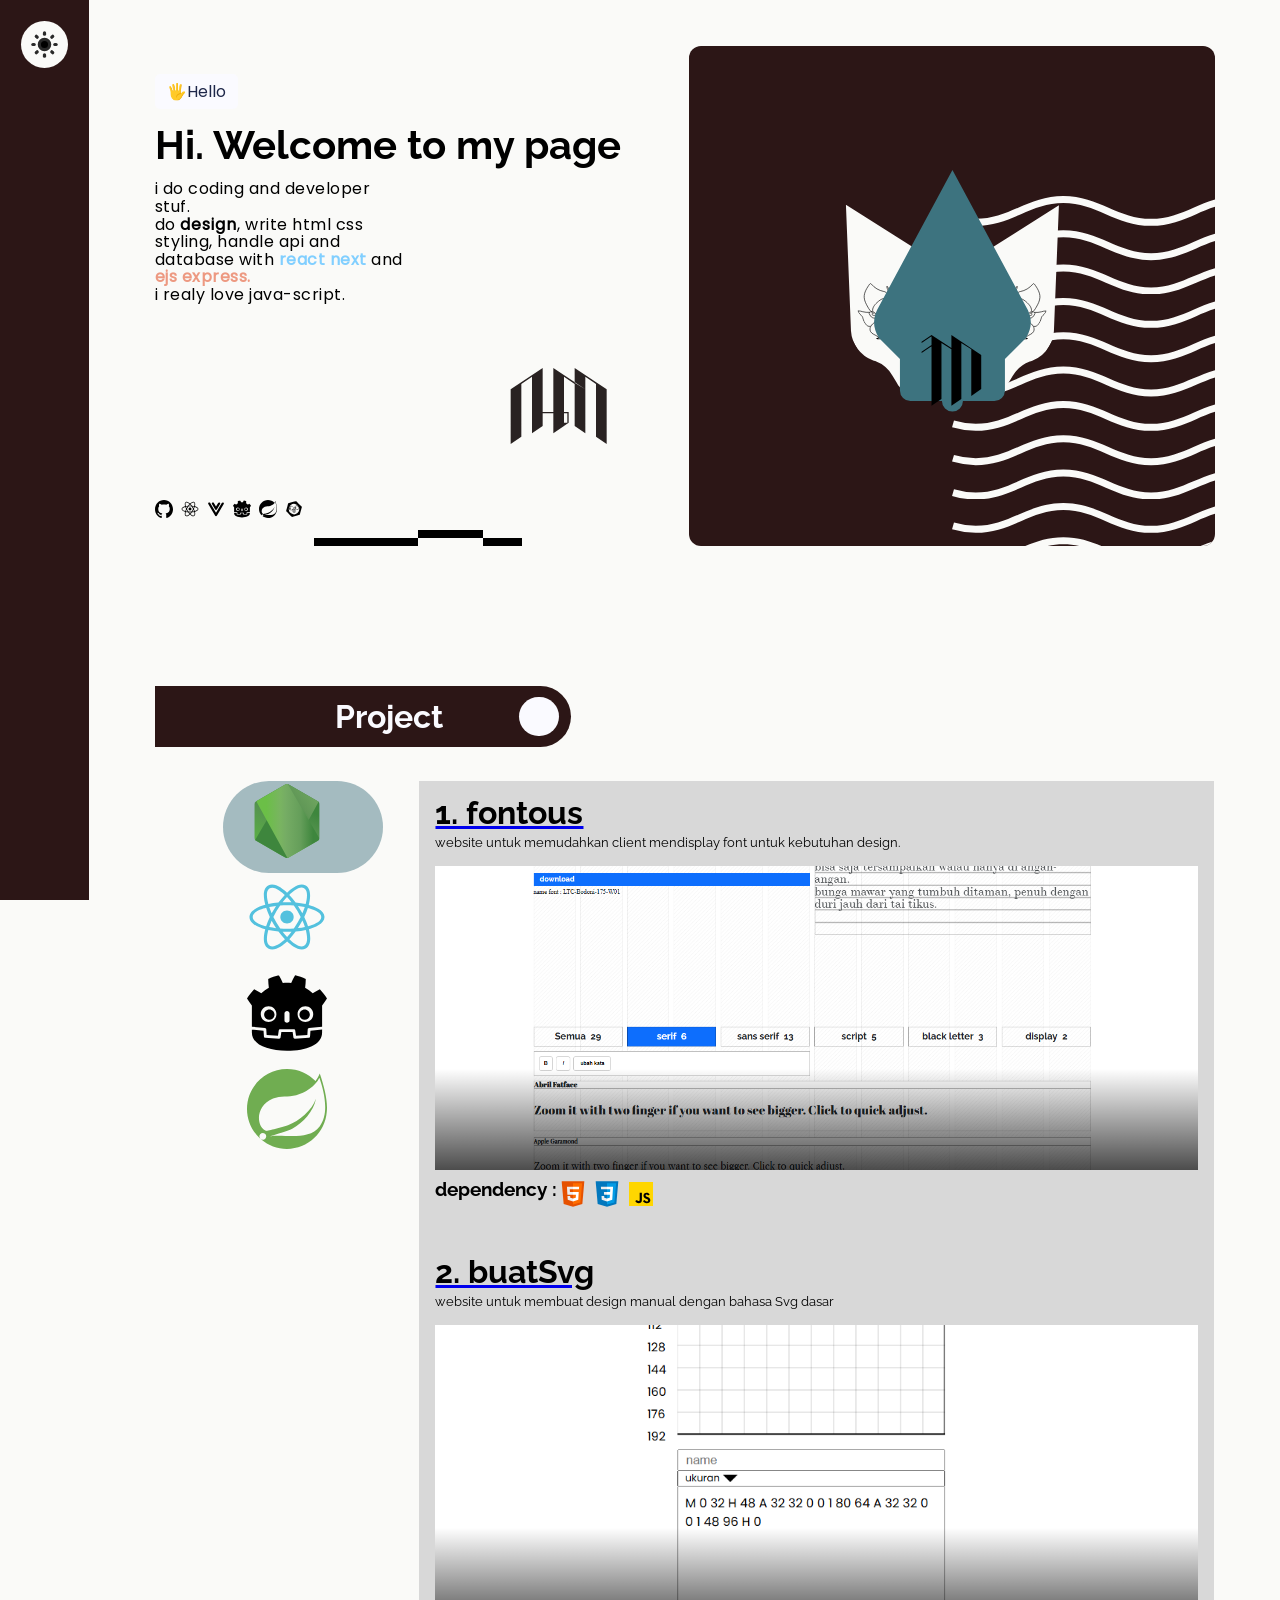
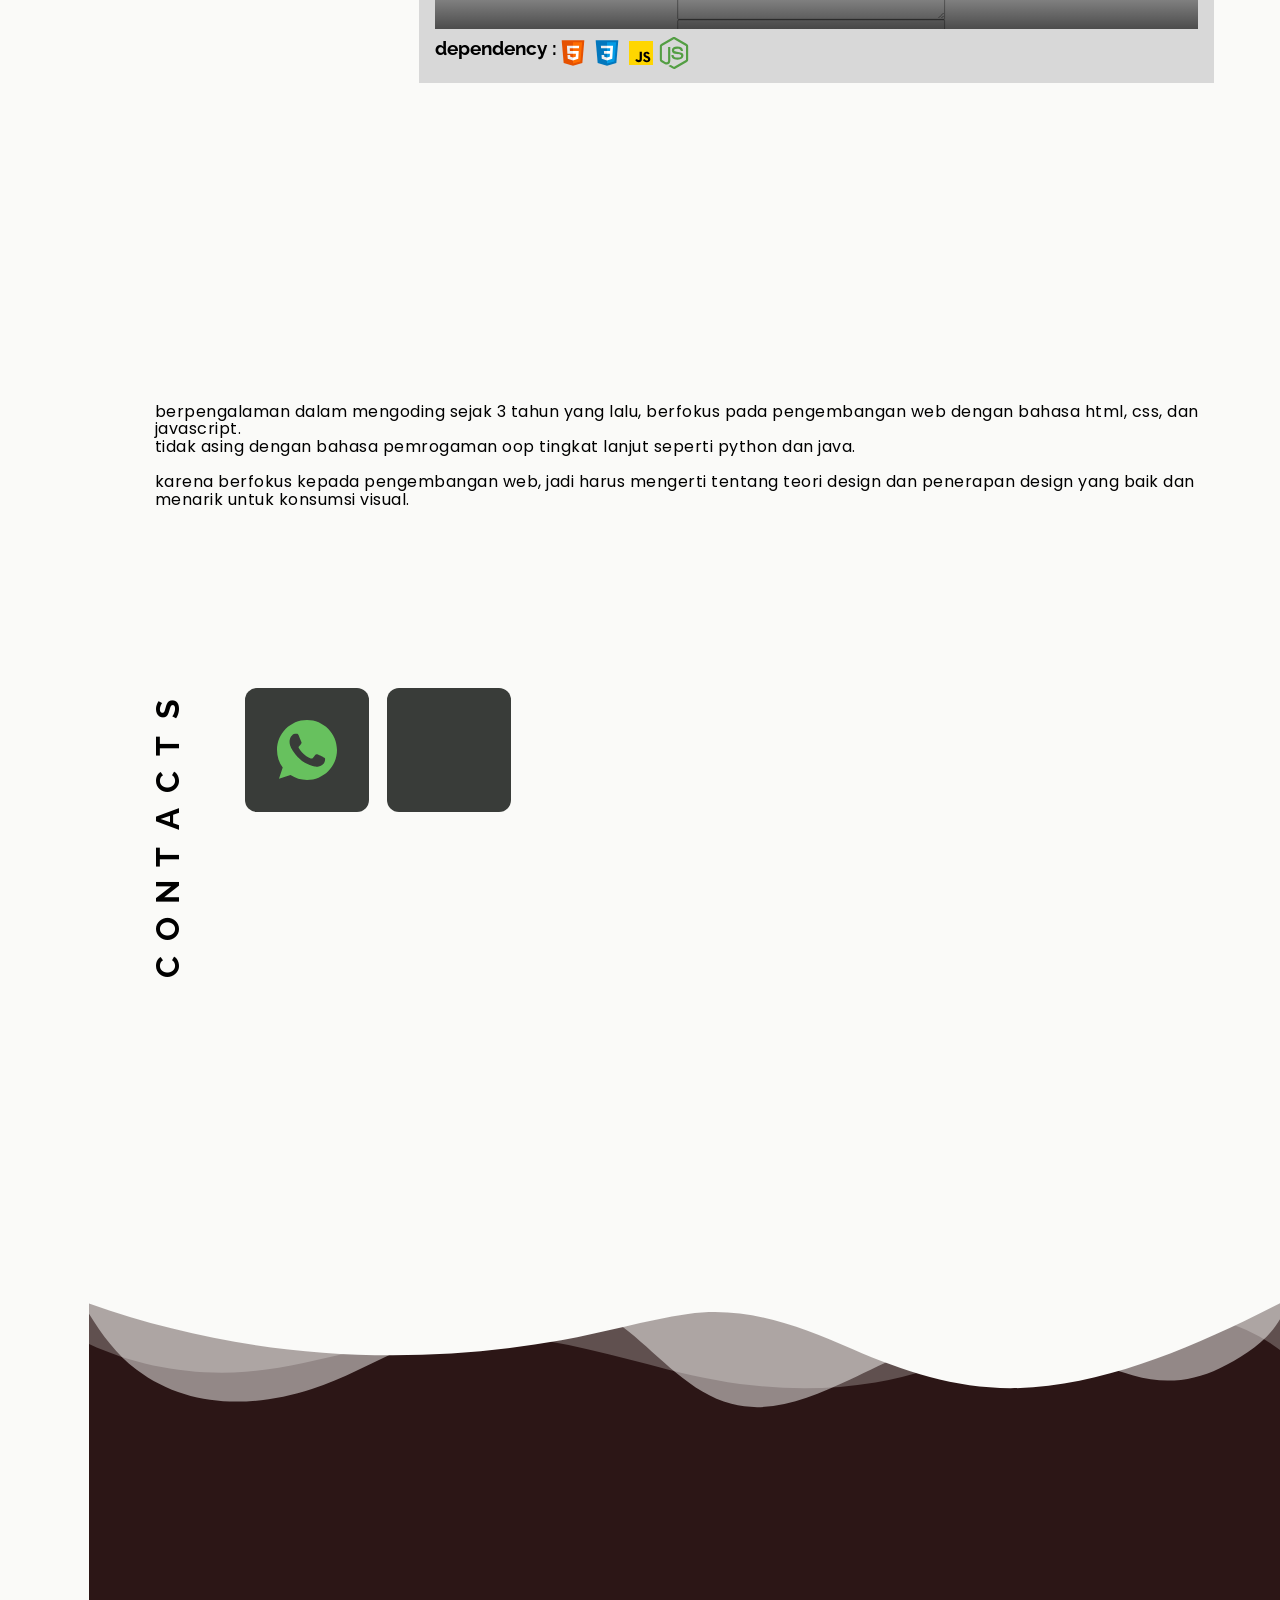
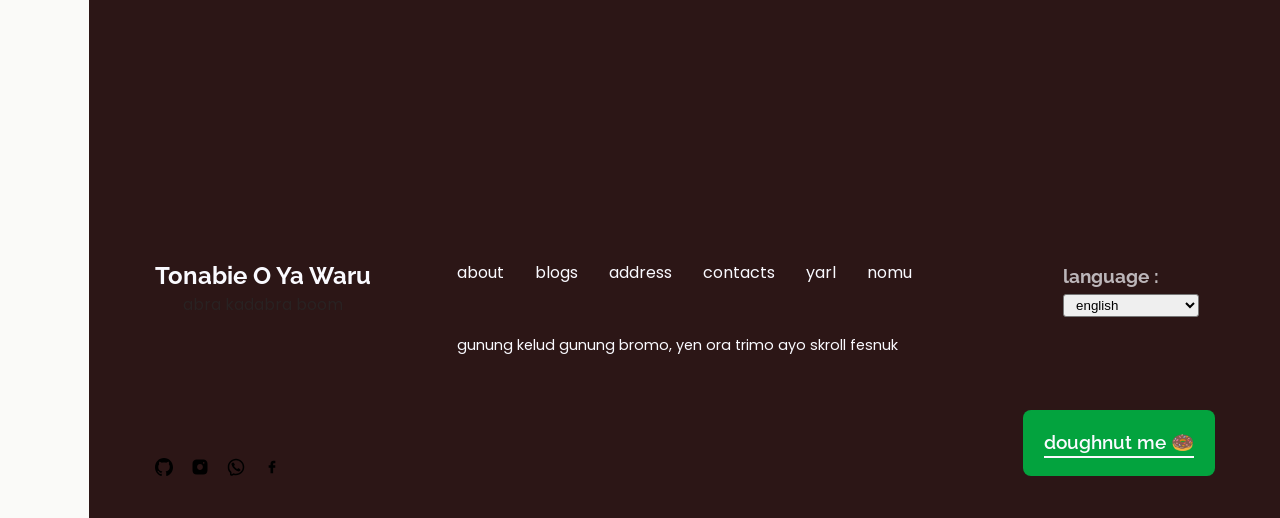
==== commit 7875db13: "push" ====
--- a/index.html
+++ b/index.html
@@ -53,7 +53,7 @@
                     <div class="subJudul" style="border-color: var();">
                         <!-- <p>im a freelancer, what i can do is make a front end design, make a game with godot, create a pixel animation, and more if you want me to push my luck.</p> -->
                         <p>i do coding and developer stuf.</p>
-                        <p>do design, write html css styling, handle api and database with <strong style="color: rgb(129, 207, 255);">react next</strong> and <strong style="color: #ed9981;">ejs express.</strong></p>
+                        <p>do <span class="code">design</span>, write html css styling, handle api and database with <strong style="color: rgb(129, 207, 255);">react next</strong> and <strong style="color: #ed9981;">ejs express.</strong></p>
                         <p>i realy love java-script.</p>
                         
                         
@@ -652,11 +652,11 @@
                                     ${ini.deskripsi}
                                 </small>
                             </div>
-                            <div class="gambar">
+                            <div class="gambar gaambar">
                                 <div class="gradasi">
                                 </div>
                                     
-                                <img src="${ini.image}" alt="">
+                                <img src="${ini.image}" id="gambarProject" alt="">
                             </div>
                             <div class="dependency">
                                 <h3>dependency : </h3>
@@ -670,6 +670,53 @@
                     }).join(" ");
 
                     wrapper.innerHTML = inian;
+
+                    const fotoanProject = document.querySelectorAll("#gambarProject");
+                    
+
+                    const arrayFalse = new Array(fotoanProject.length).fill(false);
+
+                    function perbesarGambarProject(event){
+                        const elementClick = event.currentTarget;
+
+                        
+                        const nilaiA = parseInt(elementClick.dataset.indexSaya);
+                        console.log(nilaiA);
+                        if(arrayFalse[nilaiA]){
+                            
+                            console.log(elementClick);
+                            elementClick.style.height = "var(--tinggiGambarProyek)";
+                            elementClick.classList.add("gambar");
+                            arrayFalse[nilaiA] = !arrayFalse[nilaiA];
+                        }else {
+                            
+                            console.log(elementClick);
+                            elementClick.style.height = "auto";
+                            elementClick.classList.remove("gambar");
+                            arrayFalse[nilaiA] = !arrayFalse[nilaiA];
+                        }
+
+                    }
+
+
+                    fotoanProject.forEach((proyek, a) => {
+                        const parent = proyek.parentElement;
+    
+                        // Titipkan nilai 'a' ke dalam atribut 'data-index-saya' di HTML
+                        parent.dataset.indexSaya = a; 
+                        
+                        // Tambahkan event listener (hanya panggil nama fungsinya)
+                        parent.addEventListener('click', perbesarGambarProject);
+                    });
+                    
+
+                    // kalau butuh
+                    function hapusEvent() {
+                        fotoanProject.forEach((proyek) => {
+                            proyek.parentElement.removeEventListener('click', perbesarGambarProject);
+                        });
+                    }
+
                 }, 1000);
 
             }
--- a/wrapper.css
+++ b/wrapper.css
@@ -37,9 +37,10 @@
         }
     }
 
-    .gambar {
-        main-height: 19rem;
-        height: 19rem;
+    .gambar, .gaambar {
+        --tinggiGambarProyek: 19rem;
+        min-height: var(--tinggiGambarProyek);
+        height: var(--tinggiGambarProyek);
 
         overflow: hidden;
         width: 100%;
@@ -53,18 +54,17 @@
 
         .gradasi {
             height: 100%;
+            width: 100%;
             position: absolute;;
-            width: 100%;
 
             background: linear-gradient(to bottom, transparent, transparent, transparent, rgba(0,0,0,0.7));
             z-index: 1;
         }
         img {
-            position: absolute;
+            height: auto;
             width: 100%;
 
-            top: 50%;
-            transform: translateY(-50%);
+            transform: translateY(0%);
             transition: top .7s linear, transform .7s linear;
         }
         .gradasi:hover {
@@ -73,8 +73,7 @@
     }
     .gambar:hover {
         img {
-            top: 0%;
-            transform: translateY(0);
+            transform: translateY(20%);
         }
     }
 
--- a/main.css
+++ b/main.css
@@ -995,4 +995,12 @@
             }
         }
     }
+}
+
+
+/* additional css */
+
+.code {
+    font-weight: bold;
+    letter-spacing: 1px;
 }
--- a/responsif.css
+++ b/responsif.css
@@ -158,8 +158,9 @@
                                 }
                             }
                             .gambar {
-                                main-height: 8rem;
-                                height: 8rem;
+                                --tinggiGambarProyek: 10rem;
+                                min-height: var(--tinggiGambarProyek);
+                                height: var(--tinggiGambarProyek);
                             }
                             .dependency {
                                 margin-top: 1rem;
@@ -207,9 +208,13 @@
     }
     
     footer {
+        font-size: .8rem;
+        height: 620px;
+
         .wrapper {
             flex-direction: column;
             gap: 55px;
+            height: 500px;
 
             .kiri {
                 width: 100%;
@@ -243,6 +248,8 @@
             }
             .kanan {
                 width: 100%;
+                padding: 0;
+                flex-direction: row;
 
                 margin-bottom: 100px;
             }
